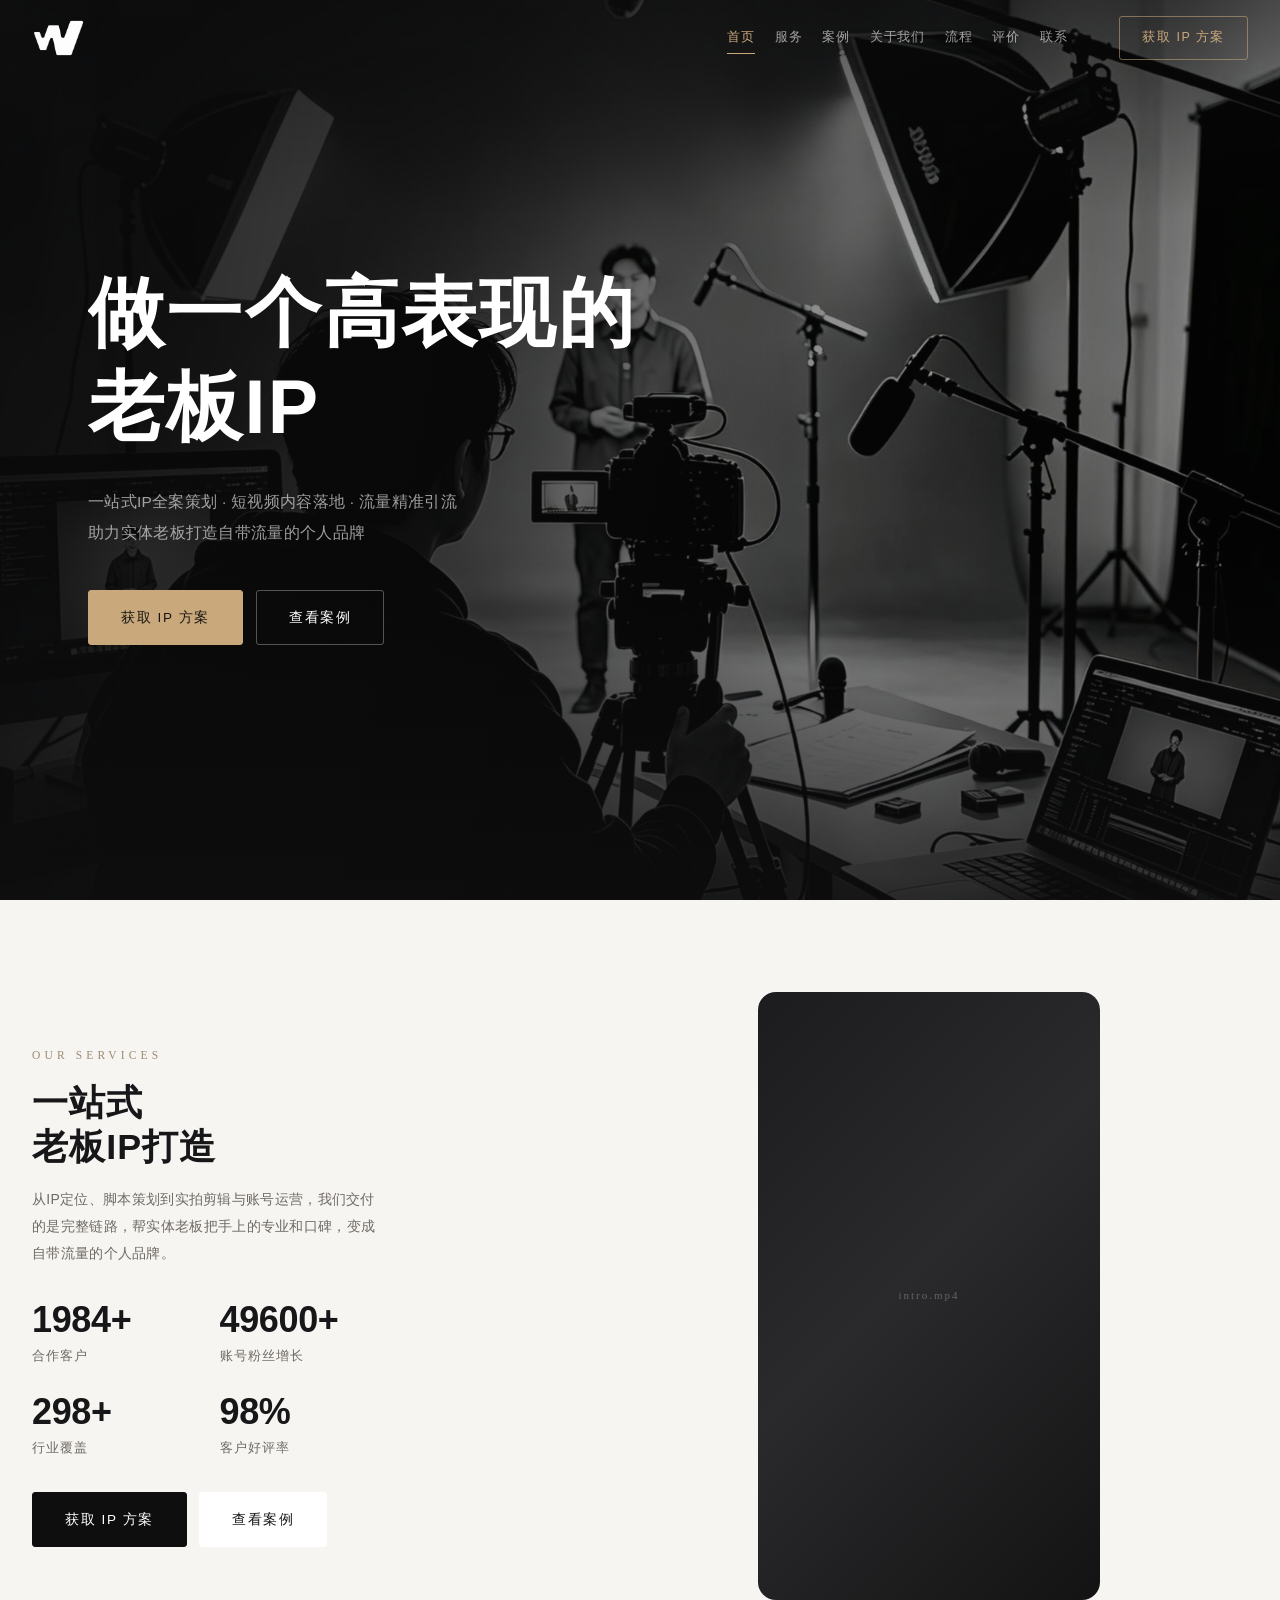
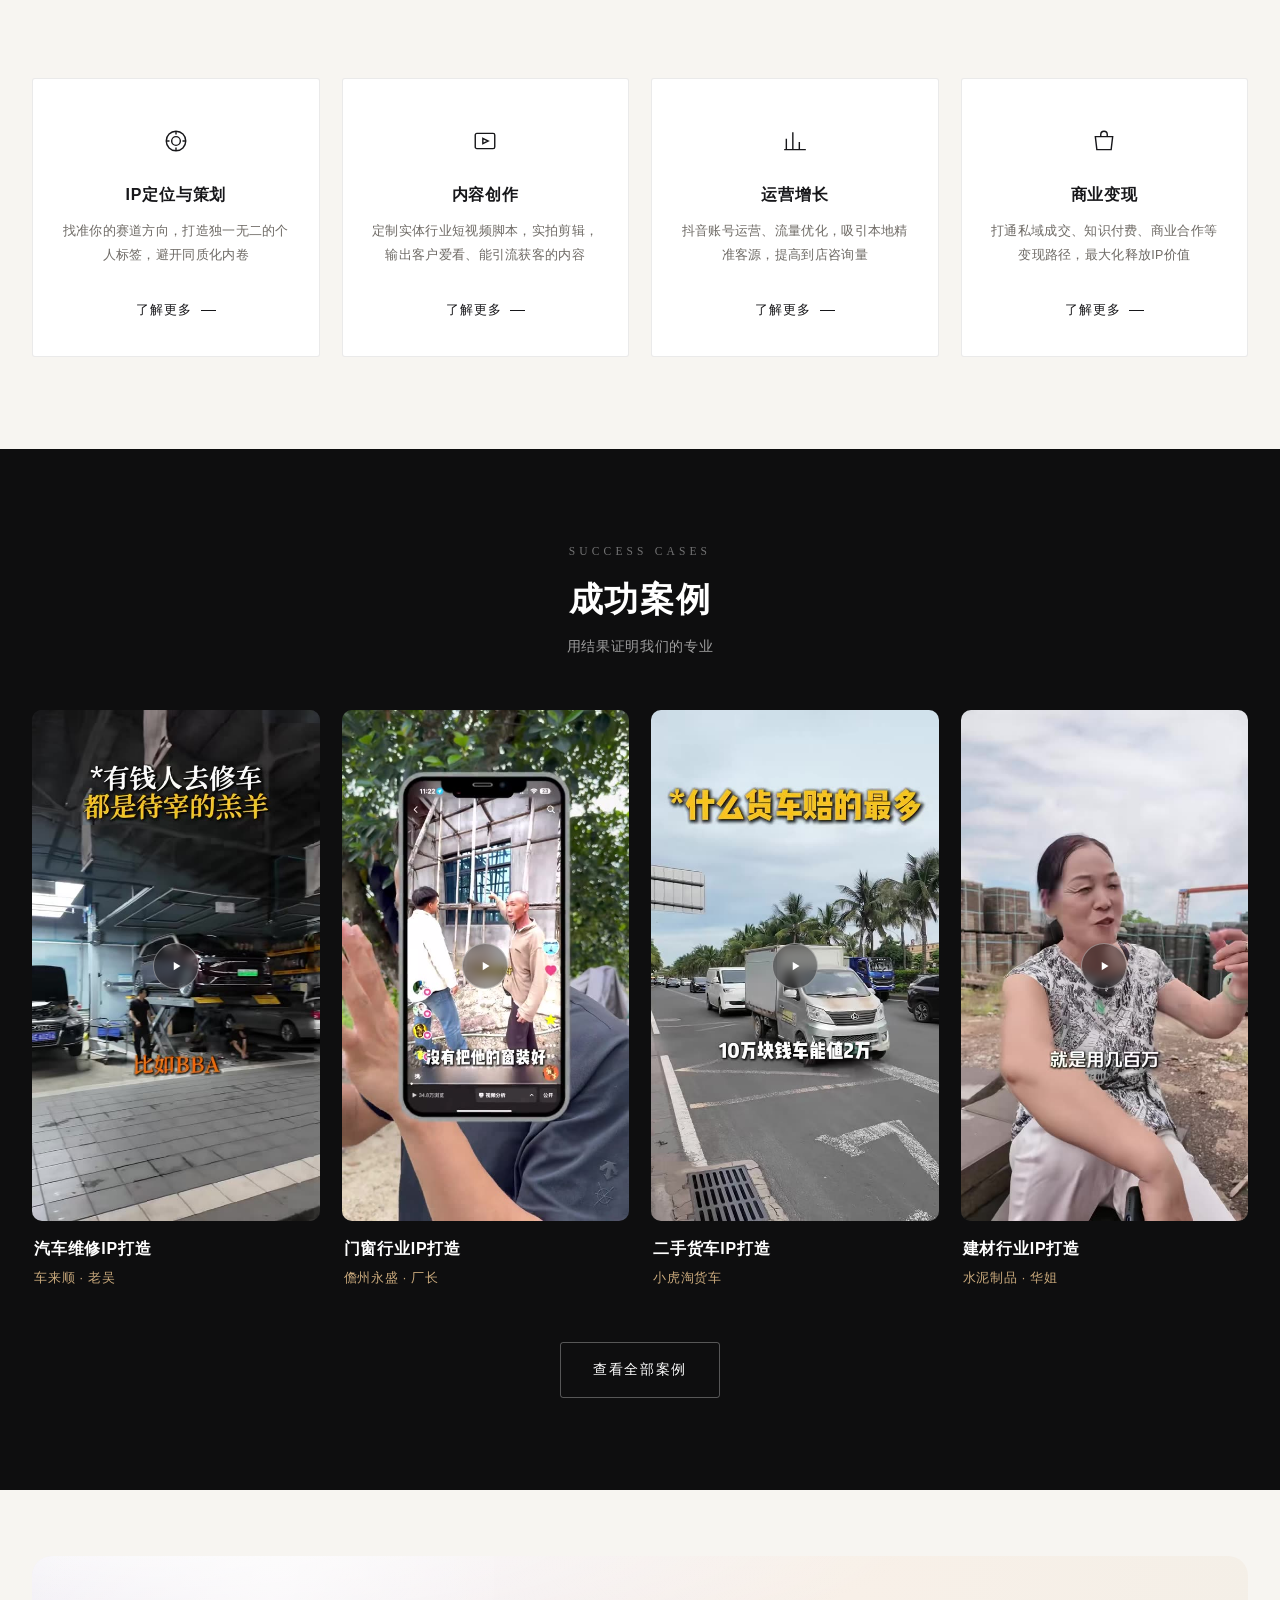
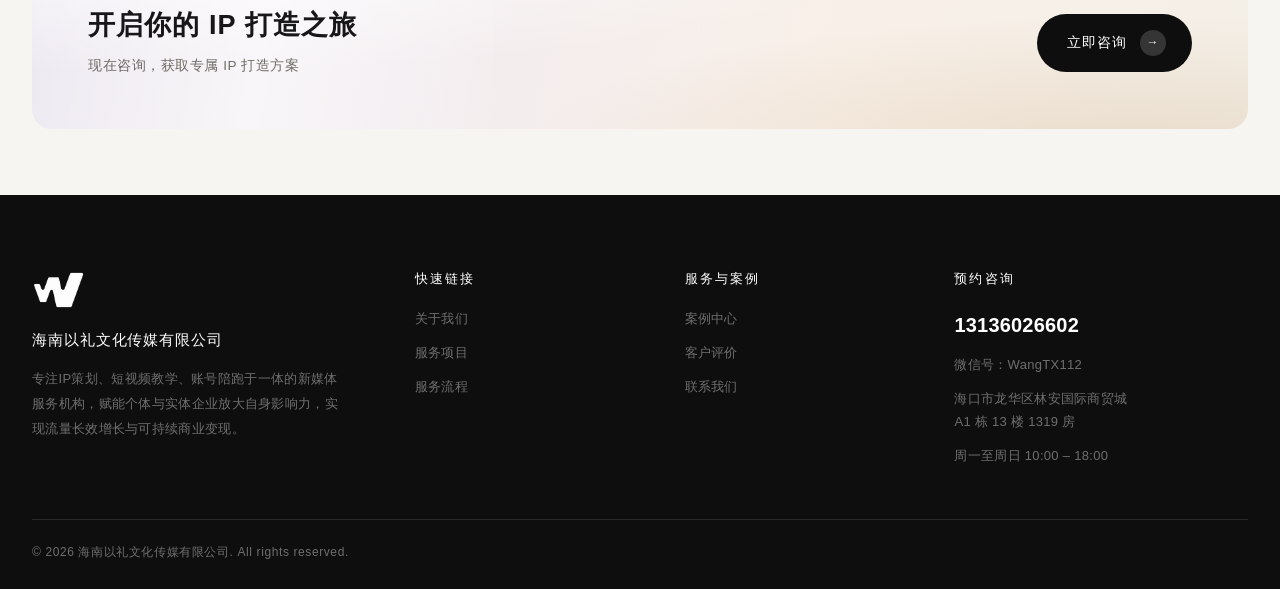
==== index.html @ f3bdbd37 "Publish responsive website with working videos and contact form" ====
<!DOCTYPE html>
<html lang="zh-CN">
<head>
<meta charset="UTF-8">
<meta name="viewport" content="width=device-width,initial-scale=1,viewport-fit=cover">
<title>做一个高表现的老板IP | 海南以礼文化传媒有限公司</title>
<meta name="description" content="海南以礼文化传媒有限公司：专注实体商家落地的短视频实战服务商，主打短视频代运营、老板IP打造、企业短视频实战培训，帮本地企业与实体店把短视频做成稳定获客渠道。">
<link rel="icon" href="assets/images/favicon.png" type="image/png">
<link rel="stylesheet" href="assets/css/base.css">
<link rel="stylesheet" href="assets/css/layout.css">
<link rel="stylesheet" href="assets/css/components.css">
<link rel="stylesheet" href="assets/css/pages.css">
<link rel="stylesheet" href="assets/css/responsive.css">
<link rel="stylesheet" href="assets/css/motion.css">
</head>
<body data-page="home">
<div id="site-header"></div>
<script src="assets/js/layout.js"></script>

<!-- ========== Hero：全屏照片轮播 ========== -->
<section class="hero">
  <div class="hero-slides">
    <div class="hero-slide media is-on" data-ph="hero-1.jpg">
      <img src="assets/images/hero-1.jpg" alt="拍摄现场：摄影师与被拍摄者">
    </div>
    <div class="hero-slide media" data-ph="hero-2.jpg">
      <img src="assets/images/hero-2.jpg" alt="演播棚灯光与机位布置">
    </div>
    <div class="hero-slide media" data-ph="hero-3.jpg">
      <img src="assets/images/hero-3.jpg" alt="内容策划会议现场">
    </div>
  </div>

  <div class="hero-in">
    <div class="wrap">
      <h1 class="rv"><em>做一个高表现的</em><em>老板IP</em></h1>
      <p class="hero-sub rv" data-d="140">一站式IP全案策划 · 短视频内容落地 · 流量精准引流<br>助力实体老板打造自带流量的个人品牌</p>
      <div class="hero-btns rv" data-d="260">
        <a class="btn btn-gold" href="contact.html">获取 IP 方案</a>
        <a class="btn btn-ghost" href="cases.html">查看案例</a>
      </div>
    </div>
  </div>

  <!-- 左右切换：悬停时出现（触屏设备常显），贴在首屏左右两边 -->
  <button class="hero-arrow hero-prev" type="button" aria-label="上一张">
    <svg viewBox="0 0 24 24"><path d="M15 5l-7 7 7 7"/></svg>
  </button>
  <button class="hero-arrow hero-next" type="button" aria-label="下一张">
    <svg viewBox="0 0 24 24"><path d="M9 5l7 7-7 7"/></svg>
  </button>
</section>

<!-- ========== 导语 + 数据 + 实拍（左文右图） ========== -->
<section class="sec light">
  <div class="wrap">
    <div class="intro-split">
      <div class="intro-tx rv">
        <p class="eyebrow">Our Services</p>
        <h2>一站式<br>老板IP打造</h2>
        <p class="intro-sub">从IP定位、脚本策划到实拍剪辑与账号运营，我们交付的是完整链路，帮实体老板把手上的专业和口碑，变成自带流量的个人品牌。</p>

        <div class="intro-stats">
          <div><b><span data-count="2000" data-suffix="+">2000+</span></b><span>合作客户</span></div>
          <div><b><span data-count="50000" data-suffix="+">50000+</span></b><span>账号粉丝增长</span></div>
          <div><b><span data-count="300" data-suffix="+">300+</span></b><span>行业覆盖</span></div>
          <div><b><span data-count="99" data-suffix="%">99%</span></b><span>客户好评率</span></div>
        </div>

        <div class="intro-btns">
          <a class="btn btn-dark" href="contact.html">获取 IP 方案</a>
          <a class="btn btn-white" href="cases.html">查看案例</a>
        </div>
      </div>

      <div class="intro-video rv" data-d="140">
        <div class="media" data-ph="intro.mp4">
          <video src="assets/videos/intro.mp4" poster="assets/images/intro-poster.jpg"
                 controls playsinline preload="metadata"
                 aria-label="老板解说短片"></video>
        </div>
      </div>
    </div>

    <!-- 四大服务 -->
    <div class="svc-grid mt-xl rv" data-d="120">
      <div class="svc">
        <span class="svc-ic"><svg viewBox="0 0 24 24"><circle cx="12" cy="12" r="9"/><circle cx="12" cy="12" r="4"/><path d="M12 3v3M12 18v3M3 12h3M18 12h3"/></svg></span>
        <h3>IP定位与策划</h3>
        <p>找准你的赛道方向，打造独一无二的个人标签，避开同质化内卷</p>
        <a class="link-more" href="services.html#positioning">了解更多 <i></i></a>
      </div>
      <div class="svc">
        <span class="svc-ic"><svg viewBox="0 0 24 24"><rect x="3" y="5" width="18" height="14" rx="1.5"/><path d="M10 9.5l5 2.5-5 2.5z"/></svg></span>
        <h3>内容创作</h3>
        <p>定制实体行业短视频脚本，实拍剪辑，输出客户爱看、能引流获客的内容</p>
        <a class="link-more" href="services.html#content">了解更多 <i></i></a>
      </div>
      <div class="svc">
        <span class="svc-ic"><svg viewBox="0 0 24 24"><path d="M4 20V10M10 20V4M16 20v-7M22 20H2"/></svg></span>
        <h3>运营增长</h3>
        <p>抖音账号运营、流量优化，吸引本地精准客源，提高到店咨询量</p>
        <a class="link-more" href="services.html#growth">了解更多 <i></i></a>
      </div>
      <div class="svc">
        <span class="svc-ic"><svg viewBox="0 0 24 24"><path d="M4 8h16l-1.4 12H5.4z"/><path d="M9 8V6a3 3 0 0 1 6 0v2"/></svg></span>
        <h3>商业变现</h3>
        <p>打通私域成交、知识付费、商业合作等变现路径，最大化释放IP价值</p>
        <a class="link-more" href="services.html#monetize">了解更多 <i></i></a>
      </div>
    </div>
  </div>
</section>

<!-- ========== 成功案例 ========== -->
<section class="sec dark">
  <div class="wrap">
    <div class="center rv">
      <p class="eyebrow">Success Cases</p>
      <h2 class="sec-title">成功案例</h2>
      <p class="sec-sub">用结果证明我们的专业</p>
    </div>

    <div class="grid g4 mt-l">
      <div class="case case-v zoom rv">
        <a class="case-a" href="contact.html">
          <div class="media vert" data-ph="case-1.mp4">
            <img src="assets/images/case-1-poster.jpg" alt="汽车维修IP打造案例">
            <video src="assets/videos/case-1.mp4" muted loop playsinline preload="none" aria-label="汽车维修IP打造案例视频"></video>
            <span class="case-play" aria-hidden="true"><svg viewBox="0 0 24 24"><path d="M9 6.5l9 5.5-9 5.5z"/></svg></span>
          </div>
          <div class="case-info"><h3>汽车维修IP打造</h3><p>车来顺 · 老吴</p></div>
        </a>
        <button class="vid-sound case-sound" type="button" aria-pressed="false" aria-label="开启声音并播放">
          <svg class="ic-mute" viewBox="0 0 24 24"><path d="M11 5 6 9H3v6h3l5 4V5z"/><path d="M16 9l4 6M20 9l-4 6"/></svg>
          <svg class="ic-loud" viewBox="0 0 24 24"><path d="M11 5 6 9H3v6h3l5 4V5z"/><path d="M15.5 8.5a5 5 0 0 1 0 7M18 6a8.5 8.5 0 0 1 0 12"/></svg>
        </button>
      </div>
      <div class="case case-v zoom rv" data-d="100">
        <a class="case-a" href="contact.html">
          <div class="media vert" data-ph="case-2.mp4">
            <img src="assets/images/case-2-poster.jpg" alt="门窗行业IP打造案例">
            <video src="assets/videos/case-2.mp4" muted loop playsinline preload="none" aria-label="门窗行业IP打造案例视频"></video>
            <span class="case-play" aria-hidden="true"><svg viewBox="0 0 24 24"><path d="M9 6.5l9 5.5-9 5.5z"/></svg></span>
          </div>
          <div class="case-info"><h3>门窗行业IP打造</h3><p>儋州永盛 · 厂长</p></div>
        </a>
        <button class="vid-sound case-sound" type="button" aria-pressed="false" aria-label="开启声音并播放">
          <svg class="ic-mute" viewBox="0 0 24 24"><path d="M11 5 6 9H3v6h3l5 4V5z"/><path d="M16 9l4 6M20 9l-4 6"/></svg>
          <svg class="ic-loud" viewBox="0 0 24 24"><path d="M11 5 6 9H3v6h3l5 4V5z"/><path d="M15.5 8.5a5 5 0 0 1 0 7M18 6a8.5 8.5 0 0 1 0 12"/></svg>
        </button>
      </div>
      <div class="case case-v zoom rv" data-d="200">
        <a class="case-a" href="contact.html">
          <div class="media vert" data-ph="case-3.mp4">
            <img src="assets/images/case-3-poster.jpg" alt="二手货车IP打造案例">
            <video src="assets/videos/case-3.mp4" muted loop playsinline preload="none" aria-label="二手货车IP打造案例视频"></video>
            <span class="case-play" aria-hidden="true"><svg viewBox="0 0 24 24"><path d="M9 6.5l9 5.5-9 5.5z"/></svg></span>
          </div>
          <div class="case-info"><h3>二手货车IP打造</h3><p>小虎淘货车</p></div>
        </a>
        <button class="vid-sound case-sound" type="button" aria-pressed="false" aria-label="开启声音并播放">
          <svg class="ic-mute" viewBox="0 0 24 24"><path d="M11 5 6 9H3v6h3l5 4V5z"/><path d="M16 9l4 6M20 9l-4 6"/></svg>
          <svg class="ic-loud" viewBox="0 0 24 24"><path d="M11 5 6 9H3v6h3l5 4V5z"/><path d="M15.5 8.5a5 5 0 0 1 0 7M18 6a8.5 8.5 0 0 1 0 12"/></svg>
        </button>
      </div>
      <div class="case case-v zoom rv" data-d="300">
        <a class="case-a" href="contact.html">
          <div class="media vert" data-ph="case-4.mp4">
            <img src="assets/images/case-4-poster.jpg" alt="建材行业IP打造案例">
            <video src="assets/videos/case-4.mp4" muted loop playsinline preload="none" aria-label="建材行业IP打造案例视频"></video>
            <span class="case-play" aria-hidden="true"><svg viewBox="0 0 24 24"><path d="M9 6.5l9 5.5-9 5.5z"/></svg></span>
          </div>
          <div class="case-info"><h3>建材行业IP打造</h3><p>水泥制品 · 华姐</p></div>
        </a>
        <button class="vid-sound case-sound" type="button" aria-pressed="false" aria-label="开启声音并播放">
          <svg class="ic-mute" viewBox="0 0 24 24"><path d="M11 5 6 9H3v6h3l5 4V5z"/><path d="M16 9l4 6M20 9l-4 6"/></svg>
          <svg class="ic-loud" viewBox="0 0 24 24"><path d="M11 5 6 9H3v6h3l5 4V5z"/><path d="M15.5 8.5a5 5 0 0 1 0 7M18 6a8.5 8.5 0 0 1 0 12"/></svg>
        </button>
      </div>
    </div>

    <div class="center mt-l rv">
      <a class="btn btn-ghost" href="cases.html">查看全部案例</a>
    </div>
  </div>
</section>

<!-- ========== CTA ========== -->
<section class="sec-sm light">
  <div class="wrap">
    <div class="cta-card rv">
      <div>
        <h2>开启你的 IP 打造之旅</h2>
        <p>现在咨询，获取专属 IP 打造方案</p>
      </div>
      <a class="btn-pill" href="contact.html">立即咨询 <i>→</i></a>
    </div>
  </div>
</section>

<div id="site-footer"></div>
<script src="assets/js/main.js"></script>
</body>
</html>
---- assets/css/base.css ----
/* ============ 海南以礼文化传媒有限公司 · 设计令牌与基础样式 ============ */
:root{
  --ink:#0E0E0F;          /* 主深色背景 */
  --ink-2:#141415;        /* 深色卡片 */
  --ink-3:#232325;        /* 深色描边 */
  --cream:#F7F5F1;        /* 浅色区块背景（暖白） */
  --cream-2:#EAE5DD;      /* 浅色描边/装饰 */
  --gold:#C9A97C;         /* 金色主强调 */
  --gold-d:#B08D5B;       /* 金色深 */
  --eyebrow:#9B8A72;      /* 小标英文（浅底） */
  --tx-dark:#17171A;
  --tx-mid:#6E6A65;
  --tx-light:#FFFFFF;
  --tx-dim:rgba(255,255,255,.60);
  --tx-dim-2:rgba(255,255,255,.40);
  --line-d:rgba(255,255,255,.11);
  --line-l:rgba(23,23,26,.09);

  --f-sans:-apple-system,BlinkMacSystemFont,"PingFang SC","Hiragino Sans GB","Microsoft YaHei","Helvetica Neue",Arial,sans-serif;
  --f-en:"Optima","Didot","Cormorant Garamond",Georgia,"Times New Roman",serif;
  --f-num:-apple-system,BlinkMacSystemFont,"Helvetica Neue",Arial,"PingFang SC",sans-serif;
  --f-serif:"Songti SC","Source Han Serif SC","Noto Serif SC","STSong",Georgia,serif;

  --wrap:1280px;
  --pad:40px;
  --r:3px;
  --ease:cubic-bezier(.22,.61,.36,1);
}

*,*::before,*::after{box-sizing:border-box}
html{-webkit-text-size-adjust:100%;scroll-behavior:smooth}
body{
  margin:0;font-family:var(--f-sans);background:var(--cream);color:var(--tx-dark);
  font-size:15px;line-height:1.75;letter-spacing:.02em;
  -webkit-font-smoothing:antialiased;-moz-osx-font-smoothing:grayscale;
}
img{max-width:100%;display:block;border:0}
a{color:inherit;text-decoration:none;transition:color .3s var(--ease),opacity .3s var(--ease)}
ul,ol{margin:0;padding:0;list-style:none}
h1,h2,h3,h4,h5{margin:0;font-weight:600;line-height:1.3;letter-spacing:.01em}
p{margin:0}
button,input,textarea,select{font:inherit;color:inherit}
::selection{background:var(--gold);color:#fff}

/* ---------- 布局工具 ---------- */
.wrap{
  width:100%;max-width:var(--wrap);margin:0 auto;
  padding-left:max(var(--pad),env(safe-area-inset-left,0px));
  padding-right:max(var(--pad),env(safe-area-inset-right,0px));
}
.wrap-n{max-width:1000px}
.sec{padding:92px 0}
.sec-sm{padding:66px 0}
.sec.first{padding-top:150px}   /* 无 Banner 的浅色页，避让固定页头 */
.dark{background:var(--ink);color:var(--tx-light)}
.dark p{color:var(--tx-dim)}
.light{background:var(--cream);color:var(--tx-dark)}
.white{background:#fff}
.center{text-align:center}
.grid{display:grid;gap:22px}
.g2{grid-template-columns:repeat(2,1fr)}
.g3{grid-template-columns:repeat(3,1fr)}
.g4{grid-template-columns:repeat(4,1fr)}
.mt-s{margin-top:16px}.mt-m{margin-top:32px}.mt-l{margin-top:52px}.mt-xl{margin-top:78px}

/* ---------- 标题组 ---------- */
.eyebrow{
  font-family:var(--f-en);font-size:11.5px;letter-spacing:.36em;text-transform:uppercase;
  color:var(--eyebrow);margin-bottom:16px;font-weight:500;
}
.dark .eyebrow{color:rgba(255,255,255,.42)}
.sec-title{font-size:34px;letter-spacing:.05em;font-weight:600}
.sec-sub{margin-top:13px;font-size:13.5px;color:var(--tx-mid);letter-spacing:.05em}
.dark .sec-sub{color:var(--tx-dim)}
.rule{display:block;width:32px;height:1px;background:var(--gold);margin:20px auto 0}
.rule.left{margin-left:0}

/* ---------- 按钮 ---------- */
.btn{
  display:inline-flex;align-items:center;justify-content:center;gap:10px;
  padding:15px 32px;font-size:13.5px;letter-spacing:.12em;border:1px solid transparent;
  border-radius:var(--r);cursor:pointer;transition:all .35s var(--ease);white-space:nowrap;
}
.btn-gold{background:var(--gold);color:#1A1512;border-color:var(--gold)}
.btn-gold:hover{background:var(--gold-d);border-color:var(--gold-d);color:#fff}
.btn-ghost{border-color:rgba(255,255,255,.30);color:var(--tx-light);background:transparent}
.btn-ghost:hover{border-color:var(--gold);color:var(--gold)}
.btn-dark{background:var(--ink);color:#fff;border-color:var(--ink)}
.btn-dark:hover{background:var(--gold);border-color:var(--gold);color:#1A1512}
.btn-line{border-color:rgba(23,23,26,.28);color:var(--tx-dark)}
.btn-line:hover{background:var(--tx-dark);color:#fff;border-color:var(--tx-dark)}
.btn-white{background:#fff;color:var(--tx-dark);border-color:#fff}
.btn-white:hover{background:var(--tx-dark);color:#fff;border-color:var(--tx-dark)}
.btn-block{width:100%}
.link-more{
  display:inline-flex;align-items:center;gap:8px;font-size:12.5px;letter-spacing:.09em;color:var(--tx-dark);
}
.link-more i{width:15px;height:1px;background:currentColor;transition:width .3s var(--ease)}
.link-more:hover{color:var(--gold)}
.link-more:hover i{width:25px}
.dark .link-more{color:var(--tx-dim)}

/* ---------- 图片占位（素材未上传时优雅降级） ---------- */
.media{
  display:block;position:relative;overflow:hidden;background:
    linear-gradient(135deg,#1C1C1E 0%,#2A2A2C 46%,#131314 100%);
}
.media::after{
  content:attr(data-ph);position:absolute;inset:0;z-index:0;
  display:flex;align-items:center;justify-content:center;text-align:center;padding:12px;
  font-family:var(--f-en);font-size:11px;letter-spacing:.18em;color:rgba(255,255,255,.28);
}
.media>img,.media>video{
  position:absolute;inset:0;z-index:1;width:100%;height:100%;
  object-fit:cover;transition:transform 1.1s var(--ease);
}
.media.tall{aspect-ratio:3/4}
.media.sq{aspect-ratio:1/1}
.media.wide{aspect-ratio:16/9}
.media.port{aspect-ratio:4/5}
.media.land{aspect-ratio:3/2}
.zoom:hover .media>img{transform:scale(1.05)}

/* ---------- 入场动画 ---------- */
.rv{opacity:0;transform:translateY(24px);transition:opacity .9s var(--ease),transform .9s var(--ease)}
.rv.in{opacity:1;transform:none}
@media (prefers-reduced-motion:reduce){
  .rv{opacity:1;transform:none;transition:none}
  html{scroll-behavior:auto}
}
---- assets/css/layout.css ----
/* ============ 页头 / 导航 ============ */
.hdr{
  position:fixed;top:0;left:0;right:0;z-index:120;
  transition:background .4s var(--ease),border-color .4s var(--ease);
  border-bottom:1px solid transparent;
  padding:calc(16px + env(safe-area-inset-top,0px)) 0 16px;
}
.hdr-in{display:flex;align-items:center;gap:28px}
.hdr.solid{background:rgba(14,14,15,.93);backdrop-filter:saturate(160%) blur(14px);border-bottom-color:var(--line-d)}
.hdr.on-light{background:rgba(255,255,255,.95);backdrop-filter:saturate(160%) blur(14px);border-bottom-color:var(--line-l)}

.logo{display:flex;align-items:center;color:var(--tx-light);margin-right:auto}
.on-light .logo{color:var(--tx-dark)}
.logo-mk{
  display:block;height:38px;flex:none;
}
.logo-mk img{display:block;height:100%;width:auto}
.logo-mk .lg-d{display:none}
.on-light .logo-mk .lg-l{display:none}
.on-light .logo-mk .lg-d{display:block}

.nav{display:flex;align-items:center;gap:26px;margin-right:32px}
.nav a{font-size:13px;letter-spacing:.06em;color:var(--tx-dim);position:relative;padding:5px 0}
.on-light .nav a{color:var(--tx-mid)}
.nav a::after{
  content:"";position:absolute;left:0;right:100%;bottom:0;height:1px;background:var(--gold);
  transition:right .35s var(--ease);
}
.nav a:hover,.nav a[aria-current="page"]{color:var(--gold)}
.nav a:hover::after,.nav a[aria-current="page"]::after{right:0}
.hdr-cta{display:flex;align-items:center;gap:12px}
.hdr .btn{padding:10px 22px;font-size:12.5px}
.hdr .btn-ghost{border-color:rgba(201,169,124,.55);color:var(--gold)}
.hdr .btn-ghost:hover{background:var(--gold);border-color:var(--gold);color:#1A1512}
.on-light .btn-ghost{border-color:rgba(23,23,26,.24);color:var(--tx-dark)}
.on-light .btn-ghost:hover{border-color:var(--gold);color:var(--gold)}

/* 汉堡菜单 */
.burger{display:none;width:44px;height:44px;background:none;border:0;cursor:pointer;position:relative}
.burger span{position:absolute;left:9px;right:9px;height:1.5px;background:currentColor;transition:.35s var(--ease)}
.burger span:nth-child(1){top:15px}
.burger span:nth-child(2){top:22px}
.burger span:nth-child(3){top:29px}
body.menu-open .burger span:nth-child(1){transform:translateY(7px) rotate(45deg)}
body.menu-open .burger span:nth-child(2){opacity:0}
body.menu-open .burger span:nth-child(3){transform:translateY(-7px) rotate(-45deg)}
.drawer{
  position:fixed;inset:0;z-index:110;background:var(--ink);
  height:100vh;height:100dvh;overflow-y:auto;overscroll-behavior:contain;
  -webkit-overflow-scrolling:touch;
  padding:calc(96px + env(safe-area-inset-top,0px))
          max(24px,env(safe-area-inset-right,0px))
          calc(40px + env(safe-area-inset-bottom,0px))
          max(24px,env(safe-area-inset-left,0px));
  display:flex;flex-direction:column;gap:6px;
  opacity:0;visibility:hidden;transform:translateY(-12px);transition:.4s var(--ease);
}
body.menu-open .drawer{opacity:1;visibility:visible;transform:none}
body.menu-open{overflow:hidden}
.drawer a{
  font-size:19px;letter-spacing:.1em;color:var(--tx-light);padding:15px 4px;
  border-bottom:1px solid var(--line-d);
}
.drawer a:hover{color:var(--gold)}
.drawer .btn{margin-top:26px}

/* ============ 首页 Hero：全屏照片轮播 ============ */
.hero{position:relative;min-height:100svh;display:flex;align-items:center;background:var(--ink);overflow:hidden}
.hero-slides{position:absolute;inset:0;z-index:0}
.hero-slide{position:absolute;inset:0;opacity:0;transition:opacity 1.25s var(--ease)}
.hero-slide.is-on{opacity:1}
.hero-slides::after{
  content:"";position:absolute;inset:0;z-index:2;pointer-events:none;
  background:
    linear-gradient(180deg,rgba(14,14,15,.42) 0%,rgba(14,14,15,0) 24%,rgba(14,14,15,0) 60%,rgba(14,14,15,.80) 100%),
    linear-gradient(100deg,rgba(11,11,12,.92) 0%,rgba(11,11,12,.78) 34%,rgba(12,12,13,.40) 66%,rgba(12,12,13,.20) 100%);
}
.hero-in{position:relative;z-index:4;width:100%;padding:146px 0 132px}
.hero h1{
  font-size:clamp(40px,5.9vw,84px);line-height:1.17;letter-spacing:.03em;color:#fff;font-weight:600;
}
.hero h1 em{display:block;font-style:normal}
.hero-sub{margin-top:28px;font-size:15.5px;line-height:2;color:var(--tx-dim);max-width:30em}
.hero-btns{display:flex;flex-wrap:wrap;gap:13px;margin-top:42px}

/* 左右切换箭头：贴在首屏左右两边，悬停浮现，触屏设备常显 */
.hero-arrow{
  position:absolute;top:50%;z-index:6;transform:translateY(-50%);
  width:46px;height:46px;padding:0;cursor:pointer;color:#fff;
  display:flex;align-items:center;justify-content:center;
  border:1px solid rgba(255,255,255,.44);border-radius:4px;
  background:rgba(14,14,15,.26);backdrop-filter:blur(6px);
  opacity:0;visibility:hidden;
  transition:opacity .35s var(--ease),visibility .35s var(--ease),
             background .3s var(--ease),border-color .3s var(--ease),color .3s var(--ease);
}
.hero-prev{left:24px}
.hero-next{right:24px}
.hero:hover .hero-arrow,.hero-arrow:focus-visible{opacity:1;visibility:visible}
.hero-arrow:hover{background:var(--gold);border-color:var(--gold);color:#1A1512}
.hero-arrow svg{width:18px;height:18px;stroke:currentColor;fill:none;stroke-width:1.6;stroke-linecap:round;stroke-linejoin:round}
@media (hover:none){
  .hero-arrow{opacity:1;visibility:visible}
}
/* 窗口不够宽时，首屏文字让出左右边距，避免被箭头压住 */
@media (max-width:1400px){
  .hero-in .wrap{
    padding-left:max(88px,env(safe-area-inset-left,0px));
    padding-right:max(88px,env(safe-area-inset-right,0px));
  }
}

/* ============ 数据条（独立深色横带） ============ */
.stats{background:var(--ink);color:var(--tx-light)}
.stats-in{display:grid;grid-template-columns:repeat(4,1fr)}
.stat{padding:40px 8px 44px;position:relative;text-align:center}
.stat+.stat::before{content:"";position:absolute;left:0;top:30px;bottom:30px;width:1px;background:var(--line-d)}
.stat>b{display:block;font-family:var(--f-num);font-size:34px;font-weight:700;letter-spacing:-.005em;color:#fff;line-height:1}
.stat>span{display:block;margin-top:13px;font-size:12.5px;letter-spacing:.12em;color:var(--tx-dim-2)}
.light .stat>b{color:var(--tx-dark)}
.light .stat>span{color:var(--tx-mid)}
.light .stat+.stat::before{background:var(--line-l)}

/* ============ 内页 Banner ============ */
.phero{position:relative;background:var(--ink);padding:186px 0 76px;overflow:hidden}
.phero .media{position:absolute;inset:0;opacity:.32}
.phero::after{
  content:"";position:absolute;inset:0;z-index:2;
  background:linear-gradient(180deg,rgba(10,10,11,.94),rgba(12,12,13,.72));
}
.phero-in{position:relative;z-index:3}
.phero h1{font-size:clamp(30px,3.6vw,44px);letter-spacing:.06em;color:#fff}
.phero p{margin-top:13px;font-size:13.5px;letter-spacing:.09em;color:var(--tx-dim)}
.crumb{font-family:var(--f-en);font-size:11px;letter-spacing:.2em;color:var(--tx-dim-2);margin-bottom:18px}
.crumb a:hover{color:var(--gold)}
.crumb i{margin:0 9px;font-style:normal;opacity:.5}

/* ============ 通栏 CTA（浅色渐变圆角卡） ============ */
.cta-card{
  position:relative;overflow:hidden;border-radius:20px;
  padding:52px 56px;display:flex;align-items:center;justify-content:space-between;gap:36px;
  background:linear-gradient(100deg,#ECE8F1 0%,#F2ECEF 32%,#F8F0E8 66%,#F4EFE7 100%);
}
.cta-card::before{
  content:"";position:absolute;inset:0;z-index:0;
  background:
    radial-gradient(120% 150% at 10% -10%,rgba(255,255,255,.78) 0%,rgba(255,255,255,0) 52%),
    radial-gradient(85% 130% at 90% 110%,rgba(201,169,124,.26) 0%,rgba(201,169,124,0) 58%);
}
.cta-card>*{position:relative;z-index:1}
.cta-card h2{font-size:27px;letter-spacing:.04em;color:var(--tx-dark);font-weight:600}
.cta-card p{margin-top:11px;font-size:13.5px;letter-spacing:.04em;color:var(--tx-mid)}

.btn-pill{
  display:inline-flex;align-items:center;gap:13px;flex:none;
  padding:16px 26px 16px 30px;border-radius:999px;background:var(--ink);color:#fff;
  font-size:13.5px;letter-spacing:.08em;white-space:nowrap;transition:.35s var(--ease);
}
.btn-pill i{
  width:26px;height:26px;border-radius:50%;background:rgba(255,255,255,.16);flex:none;
  display:flex;align-items:center;justify-content:center;font-style:normal;font-size:12px;
  transition:.35s var(--ease);
}
.btn-pill:hover{background:var(--gold);color:#1A1512}
.btn-pill:hover i{background:rgba(26,21,18,.18);transform:translateX(3px)}
---- assets/css/components.css ----
/* ============ 首页导语区（左文右图，横向可滑） ============ */
.intro-split{display:grid;grid-template-columns:.9fr 1.1fr;gap:56px;align-items:center}
.intro-tx h2{font-size:clamp(28px,2.8vw,40px);line-height:1.24;letter-spacing:.03em}
.intro-sub{margin-top:16px;font-size:14px;line-height:1.95;color:var(--tx-mid);max-width:25em}
.intro-stats{
  display:grid;grid-template-columns:repeat(2,1fr);gap:26px 30px;
  margin:34px 0 32px;max-width:23em;
}
.intro-stats>div>b{display:block;font-family:var(--f-num);font-size:36px;font-weight:700;letter-spacing:-.01em;line-height:1;color:var(--tx-dark)}
.intro-stats>div>span{display:block;margin-top:8px;font-size:12.5px;letter-spacing:.09em;color:var(--tx-mid)}
.intro-btns{display:flex;flex-wrap:wrap;gap:12px}

/* 右侧视频：竖版短视频，限宽居中 */
.intro-video{position:relative;width:100%;max-width:342px;margin:0 auto}
.intro-video .media{aspect-ratio:9/16;border-radius:18px}
.vid-sound{
  position:absolute;right:14px;bottom:14px;z-index:3;
  width:40px;height:40px;padding:0;cursor:pointer;color:#fff;
  display:flex;align-items:center;justify-content:center;
  border:1px solid rgba(255,255,255,.42);border-radius:50%;
  background:rgba(14,14,15,.34);backdrop-filter:blur(6px);
  transition:background .3s var(--ease),border-color .3s var(--ease),color .3s var(--ease);
}
.vid-sound:hover{background:var(--gold);border-color:var(--gold);color:#1A1512}
.vid-sound svg{width:17px;height:17px;stroke:currentColor;fill:none;stroke-width:1.5;stroke-linecap:round;stroke-linejoin:round}
.vid-sound .ic-loud{display:none}
.vid-sound[aria-pressed="true"] .ic-mute{display:none}
.vid-sound[aria-pressed="true"] .ic-loud{display:block}

/* ============ 服务卡片（4 张独立白卡，居中内容） ============ */
.svc-grid{display:grid;grid-template-columns:repeat(4,1fr);gap:22px}
.svc{
  background:#fff;border:1px solid var(--line-l);border-radius:var(--r);
  padding:40px 26px 34px;text-align:center;transition:transform .4s var(--ease),box-shadow .4s var(--ease);
}
.svc:hover{transform:translateY(-6px);box-shadow:0 20px 44px rgba(23,20,16,.09)}
.svc-ic{
  width:44px;height:44px;margin:0 auto 22px;display:flex;align-items:center;justify-content:center;
  color:var(--tx-dark);
}
.svc-ic svg{width:26px;height:26px;stroke:currentColor;fill:none;stroke-width:1.3}
.svc h3{font-size:16px;letter-spacing:.05em}
.svc p{margin-top:13px;font-size:12.5px;line-height:1.95;color:var(--tx-mid);min-height:4.9em}
.svc .link-more{margin-top:20px}

/* ============ 案例卡片（图上 + 文字在下） ============ */
.case{display:block;overflow:hidden;border-radius:var(--r)}
.case .media{aspect-ratio:3/2}
.case-info{padding:18px 2px 0}

/* 竖版案例卡：悬停静音播放预览片段 */
.case-v .media.vert{aspect-ratio:9/16;border-radius:10px}
.case-v .media>video{z-index:2;opacity:0;transition:opacity .45s var(--ease)}
.case-v:hover .media>video,.case-v.is-playing .media>video{opacity:1}
.case-play{
  position:absolute;inset:0;z-index:3;display:flex;align-items:center;justify-content:center;
  transition:opacity .35s var(--ease);pointer-events:none;
}
.case-play svg{
  width:46px;height:46px;padding:13px;box-sizing:border-box;border-radius:50%;
  fill:#fff;stroke:none;background:rgba(14,14,15,.42);backdrop-filter:blur(4px);
  border:1px solid rgba(255,255,255,.38);transition:.35s var(--ease);
}
.case-v:hover .case-play,.case-v.is-playing .case-play{opacity:0}
/* 声音按钮不能嵌在 <a> 里，卡片改为 div 容器 + 内层整块链接 */
.case-v{position:relative}
.case-a{display:block;color:inherit}
.case-sound{
  top:12px;right:12px;bottom:auto;width:34px;height:34px;z-index:4;opacity:0;
  transition:opacity .3s var(--ease),background .3s var(--ease),border-color .3s var(--ease),color .3s var(--ease);
}
.case-sound svg{width:15px;height:15px}
.case-v:hover .case-sound,.case-sound:focus-visible,.case-sound[aria-pressed="true"]{opacity:1}
/* 触屏没有 hover，按钮常显 */
@media (hover:none){.case-sound{opacity:1}}
.case-info h3{font-size:16px;letter-spacing:.05em;color:#fff}
.case-info p{margin-top:8px;font-size:12.5px;letter-spacing:.06em;color:var(--gold)}
.case-num{display:block;margin-top:7px;font-size:12px;letter-spacing:.03em;color:var(--tx-dim-2)}
/* 账号主页截图卡：按截图原始比例展示，不裁切 */
.case .media.shot{aspect-ratio:1206/1250;background:#EFECE6}
/* 浅色区块内变为白卡 */
.light .case,.white .case{background:#fff;border:1px solid var(--line-l);transition:transform .4s var(--ease),box-shadow .4s var(--ease)}
.light .case:hover,.white .case:hover{transform:translateY(-6px);box-shadow:0 20px 44px rgba(23,20,16,.09)}
.light .case-info,.white .case-info{padding:18px 20px 22px}
.light .case-info h3,.white .case-info h3{color:var(--tx-dark)}
.light .case-num,.white .case-num{color:var(--tx-mid)}

/* 筛选标签 */
.filters{display:flex;flex-wrap:wrap;justify-content:center;gap:10px;margin:0 0 44px}
.filter{
  padding:9px 24px;font-size:12.5px;letter-spacing:.09em;border:1px solid var(--line-l);
  background:transparent;cursor:pointer;transition:.3s var(--ease);color:var(--tx-mid);border-radius:var(--r);
}
.filter:hover{border-color:var(--gold);color:var(--gold)}
.filter.on{background:var(--ink);border-color:var(--ink);color:#fff}
.case-item.hide{display:none}

/* ============ 关于我们 ============ */
.about-split{display:grid;grid-template-columns:1.05fr .95fr;gap:66px;align-items:start}

/* 小标后缀短线 */
.eyebrow-l{display:flex;align-items:center;gap:14px}
.eyebrow-l::after{content:"";flex:none;width:30px;height:1px;background:var(--gold)}

.about-tx h2{font-size:clamp(26px,2.5vw,36px);letter-spacing:.06em;font-family:var(--f-serif);font-weight:600;line-height:1.3}
.about-tx .lead{margin-top:20px;font-size:15px;color:var(--tx-dark);letter-spacing:.04em;line-height:1.95}
.about-tx p+p{margin-top:17px}
.about-tx .body{font-size:13.5px;line-height:2.05;color:var(--tx-mid)}

/* 四条卖点：圆形金色图标 + 竖分隔线 */
.about-feat{display:grid;grid-template-columns:repeat(4,1fr);gap:0;margin-top:38px}
.about-feat>div{display:flex;align-items:center;gap:10px;padding:0 12px}
.about-feat>div:first-child{padding-left:0}
.about-feat>div+div{border-left:1px solid var(--line-l)}
.feat-ic{
  width:34px;height:34px;flex:none;border-radius:50%;
  border:1px solid rgba(201,169,124,.5);background:rgba(201,169,124,.10);
  display:flex;align-items:center;justify-content:center;color:var(--gold-d);
}
.feat-ic svg{width:17px;height:17px;stroke:currentColor;fill:none;stroke-width:1.4;stroke-linecap:round;stroke-linejoin:round}
.about-feat b{display:block;font-size:13px;letter-spacing:.02em;color:var(--tx-dark);font-weight:600;white-space:nowrap}
.about-feat i{display:block;margin-top:3px;font-style:normal;font-size:11px;letter-spacing:0;color:var(--tx-mid);white-space:nowrap}

/* 右侧视频卡：金色描边 + 播放按钮 + 底部说明条 */
.about-media{position:relative;border-radius:16px;overflow:hidden;border:1px solid rgba(201,169,124,.55)}
.about-media .media{aspect-ratio:4/3}
.about-media>video{position:absolute;inset:0;z-index:2;width:100%;height:100%;object-fit:cover;opacity:0;transition:opacity .4s var(--ease)}
.about-media.on>video{opacity:1}
.av-play{
  position:absolute;left:50%;top:44%;z-index:4;transform:translate(-50%,-50%);
  width:64px;height:64px;padding:0;cursor:pointer;border-radius:50%;
  border:1px solid rgba(255,255,255,.7);background:rgba(255,255,255,.22);backdrop-filter:blur(4px);
  display:flex;align-items:center;justify-content:center;color:#fff;transition:.35s var(--ease);
}
.av-play svg{width:22px;height:22px;fill:currentColor;stroke:none;margin-left:3px}
.av-play:hover{background:var(--gold);border-color:var(--gold);color:#1A1512;transform:translate(-50%,-50%) scale(1.06)}
.about-media.on .av-play{opacity:0;visibility:hidden}
.av-cap{
  position:absolute;left:0;right:0;bottom:0;z-index:3;padding:26px 26px 22px;
  background:linear-gradient(180deg,rgba(10,10,11,0),rgba(10,10,11,.86) 46%,rgba(10,10,11,.94));
}
.av-cap h4{font-size:16.5px;letter-spacing:.05em;color:#fff;font-weight:600}
.av-cap p{margin-top:8px;font-size:12.5px;line-height:1.85;color:rgba(255,255,255,.66)}
.about-media.on .av-cap{opacity:0;visibility:hidden;transition:.35s var(--ease)}

/* 数据卡：白底圆角 + 两侧麦穗装饰 */
.about-stats-card{
  margin-top:58px;background:#fff;border:1px solid var(--line-l);border-radius:16px;
  display:grid;grid-template-columns:repeat(4,1fr);padding:34px 20px;
}
.asc-item{display:flex;align-items:center;justify-content:center;gap:14px;position:relative}
.asc-item+.asc-item::before{content:"";position:absolute;left:0;top:6px;bottom:6px;width:1px;background:var(--line-l)}
.asc-item>svg{width:18px;height:50px;flex:none;stroke:rgba(201,169,124,.75);fill:none;stroke-width:1.2;stroke-linecap:round}
.asc-item>svg.r{transform:scaleX(-1)}
.asc-tx{text-align:center}
.asc-tx>b{
  display:block;font-family:var(--f-serif);font-size:36px;font-weight:600;line-height:1;
  color:var(--gold-d);letter-spacing:.01em;white-space:nowrap;
}
.asc-tx>b em{font-style:normal;font-size:16px;margin-left:2px}
.asc-tx>span{display:block;margin-top:10px;font-size:12px;letter-spacing:.09em;color:var(--tx-mid);white-space:nowrap}

/* 理念 */
.values{display:grid;grid-template-columns:repeat(4,1fr);gap:36px}
.value h4{font-size:15.5px;letter-spacing:.12em}
.value .rule{margin:15px 0}
.value p{font-size:12.5px;line-height:1.95;color:var(--tx-mid)}
.dark .value h4{color:#fff}
.dark .value p{color:var(--tx-dim)}

/* ============ 服务项目（图文交错） ============ */
.srow{display:grid;grid-template-columns:.92fr 1.08fr;gap:54px;align-items:center}
.srow[id]{scroll-margin-top:calc(96px + env(safe-area-inset-top,0px))}
.srow+.srow{margin-top:82px;padding-top:82px;border-top:1px solid var(--line-l)}
.srow:nth-child(even) .srow-media{order:2}
.srow-num{font-family:var(--f-num);font-size:12px;font-weight:600;letter-spacing:.2em;color:var(--gold);margin-bottom:15px}
.srow h3{font-size:25px;letter-spacing:.05em}
.srow>div>p{margin-top:17px;font-size:13.5px;line-height:2.05;color:var(--tx-mid)}
.slist{margin-top:24px;display:grid;gap:11px}
.slist li{position:relative;padding-left:20px;font-size:13.5px;color:var(--tx-mid)}
.slist li::before{
  content:"";position:absolute;left:0;top:.72em;width:7px;height:7px;
  border:1px solid var(--gold);transform:rotate(45deg);
}

/* ============ 服务流程：七步卡片矩阵 ============ */
.proc-head{display:grid;grid-template-columns:1fr auto;gap:48px;align-items:start;position:relative}
.proc-title{font-family:var(--f-serif);font-size:clamp(30px,3.4vw,44px);letter-spacing:.06em;font-weight:600;line-height:1.25}
.proc-head .sec-sub{margin-top:18px;font-size:14.5px}
.proc-quote{margin:0;display:flex;gap:14px;padding-top:8px;max-width:26em}
.pq-mark{
  font-family:var(--f-en);font-size:34px;line-height:.9;color:var(--gold);flex:none;
}
.proc-quote p{font-size:14px;line-height:2;color:var(--tx-mid);letter-spacing:.03em}
/* 右上角装饰弧线 */
.proc-arc{position:absolute;right:-10px;top:-18px;width:280px;height:90px;pointer-events:none;z-index:0}
.proc-arc svg{width:100%;height:100%;fill:none;stroke:rgba(201,169,124,.5);stroke-width:1}
.proc-arc circle{fill:var(--gold);stroke:none}

.proc-grid{display:grid;grid-template-columns:repeat(4,1fr)}
.pstep{padding:0 26px;border-left:1px solid var(--line-l)}
.pstep:nth-child(4n+1){border-left:0;padding-left:0}
.pstep:nth-child(n+5){margin-top:40px;padding-top:38px;border-top:1px solid var(--line-l)}
.ps-n{
  display:flex;align-items:center;justify-content:center;
  width:46px;height:46px;border-radius:50%;border:1px solid rgba(201,169,124,.55);
  font-family:var(--f-serif);font-size:17px;font-weight:600;color:var(--gold-d);letter-spacing:.02em;
}
.ps-ic{display:block;margin:22px 0 16px;color:var(--gold-d)}
.ps-ic svg{width:23px;height:23px;stroke:currentColor;fill:none;stroke-width:1.3;stroke-linecap:round;stroke-linejoin:round}
.pstep h4{font-size:14.5px;letter-spacing:.03em;color:var(--tx-dark)}
.pstep>p{margin-top:12px;font-size:12px;line-height:2;color:var(--tx-mid)}

/* 底部总结胶囊 */
.proc-sum{display:flex;align-items:center;justify-content:center;gap:18px;margin-top:58px}
.proc-sum>i{
  font-style:normal;width:30px;height:30px;flex:none;border-radius:50%;
  display:flex;align-items:center;justify-content:center;
  color:var(--tx-mid);font-size:15px;border:1px solid var(--line-l);
}
.proc-sum-in{
  display:flex;align-items:center;gap:14px;
  background:#fff;border:1px solid var(--line-l);border-radius:999px;
  padding:18px 40px;box-shadow:0 10px 30px rgba(23,20,16,.05);
}
.proc-sum-in svg{width:22px;height:22px;flex:none;stroke:var(--gold-d);fill:none;stroke-width:1.3;stroke-linecap:round;stroke-linejoin:round}
.proc-sum-in p{font-size:14px;letter-spacing:.06em;color:var(--tx-dark)}
.proc-sum-in em{font-style:normal;color:var(--gold-d);margin:0 6px;font-family:var(--f-num)}

/* ============ 服务流程（列表式，FAQ 等仍在用） ============ */
.proc-split{display:grid;grid-template-columns:1.06fr .94fr;gap:62px;align-items:start}
.step{display:grid;grid-template-columns:60px 1fr;gap:20px;padding:25px 0;border-bottom:1px solid var(--line-l);align-items:start}
.step:first-child{padding-top:0}
.step-n{font-family:var(--f-num);font-size:24px;font-weight:700;letter-spacing:-.01em;color:var(--cream-2);line-height:1;transition:color .35s var(--ease)}
.step:hover .step-n{color:var(--gold)}
.step h4{font-size:16px;letter-spacing:.05em}
.step p{margin-top:9px;font-size:12.5px;line-height:1.9;color:var(--tx-mid)}
.dark .step{border-color:var(--line-d)}
.dark .step-n{color:var(--ink-3)}
.dark .step h4{color:#fff}
.dark .step p{color:var(--tx-dim)}

/* ============ 案例详情 ============ */
.cd-top{display:grid;grid-template-columns:300px 1fr;gap:52px;align-items:start}
.cd-meta{margin-top:24px;display:grid;gap:10px;font-size:13px;color:var(--tx-mid)}
.cd-meta div{display:flex;gap:16px}
.cd-meta dt{width:52px;flex:none;color:var(--tx-dark);letter-spacing:.09em}
.cd-meta dd{margin:0}
.cd-stats{display:grid;grid-template-columns:repeat(4,1fr);gap:16px;margin-top:32px;padding:26px 0;border-top:1px solid var(--line-l);border-bottom:1px solid var(--line-l)}
.cd-stats>div>b{display:block;font-family:var(--f-num);font-size:26px;font-weight:700;letter-spacing:-.01em;line-height:1}
.cd-stats>div>span{display:block;margin-top:8px;font-size:12px;letter-spacing:.09em;color:var(--tx-mid)}
.cd-block+.cd-block{margin-top:52px}
.cd-block h3{font-size:18px;letter-spacing:.07em;padding-bottom:14px;border-bottom:1px solid var(--line-l)}
.cd-block>p{margin-top:19px;font-size:13.5px;line-height:2.05;color:var(--tx-mid)}
.vid{position:relative;cursor:pointer}
.vid .media{aspect-ratio:16/10}
.vid-play{position:absolute;inset:0;z-index:3;display:flex;align-items:center;justify-content:center}
.vid-play span{
  width:50px;height:50px;border:1px solid rgba(255,255,255,.65);border-radius:50%;
  display:flex;align-items:center;justify-content:center;color:#fff;
  backdrop-filter:blur(3px);background:rgba(0,0,0,.22);transition:.35s var(--ease);
}
.vid:hover .vid-play span{background:var(--gold);border-color:var(--gold);color:#1A1512}
---- assets/css/pages.css ----
/* ============ 团队 ============ */
.team-grid{display:grid;grid-template-columns:repeat(3,1fr);gap:22px}
.member{position:relative;overflow:hidden;background:var(--ink-2)}
.member .media{aspect-ratio:3/4}
.member-ov{
  position:absolute;left:0;right:0;bottom:0;z-index:2;padding:22px 20px;
  background:linear-gradient(180deg,rgba(0,0,0,0),rgba(0,0,0,.88));
}
.member-ov h4{font-size:16px;letter-spacing:.14em;color:#fff}
.member-ov span{display:block;margin-top:6px;font-size:12px;letter-spacing:.08em;color:var(--gold)}
.member-ov p{
  margin-top:10px;font-size:12.5px;line-height:1.85;color:var(--tx-dim);
  max-height:0;opacity:0;overflow:hidden;transition:.5s var(--ease);
}
.member:hover .member-ov p{max-height:6em;opacity:1}
@media (hover:none){
  .member .member-ov p{max-height:6em;opacity:1}
}

/* ============ 价格方案 ============ */
.price-grid{display:grid;grid-template-columns:repeat(3,1fr);gap:24px;align-items:start}
.plan{background:#fff;border:1px solid var(--line-l);padding:44px 34px 38px;position:relative;transition:.4s var(--ease)}
.plan:hover{transform:translateY(-6px);box-shadow:0 22px 54px rgba(20,18,16,.09)}
.plan-hot{background:var(--ink);border-color:var(--ink);color:#fff;padding:56px 34px 46px;margin-top:-18px}
.plan-badge{
  position:absolute;top:0;right:0;background:var(--gold);color:#fff;
  font-size:11px;letter-spacing:.12em;padding:7px 15px;
}
.plan h3{font-size:18px;letter-spacing:.14em}
.plan-note{margin-top:8px;font-size:12.5px;color:var(--tx-mid);letter-spacing:.06em}
.plan-hot .plan-note{color:var(--tx-dim)}
.plan-price{margin:26px 0 4px;display:flex;align-items:flex-end;gap:6px}
.plan-price b{font-family:var(--f-num);font-size:38px;font-weight:700;line-height:1;letter-spacing:-.015em}
.plan-price i{font-style:normal;font-size:13px;color:var(--tx-mid);padding-bottom:5px}
.plan-hot .plan-price i{color:var(--tx-dim)}
.plan-feat{margin:30px 0 34px;display:grid;gap:13px;padding-top:26px;border-top:1px solid var(--line-l)}
.plan-hot .plan-feat{border-color:var(--line-d)}
.plan-feat li{position:relative;padding-left:24px;font-size:13px;color:var(--tx-mid);line-height:1.7}
.plan-hot .plan-feat li{color:var(--tx-dim)}
.plan-feat li::before{
  content:"";position:absolute;left:2px;top:.38em;width:10px;height:5px;
  border-left:1.4px solid var(--gold);border-bottom:1.4px solid var(--gold);transform:rotate(-45deg);
}
.plan-feat li.off{opacity:.42}
.plan-feat li.off::before{border-color:var(--tx-mid);transform:none;top:.72em;height:0;width:9px;border-left:0}

/* ============ 客户评价 ============ */
.tm-grid{display:grid;grid-template-columns:repeat(3,1fr);gap:24px}
.tm{background:#fff;border:1px solid var(--line-l);padding:34px 30px;display:flex;flex-direction:column}
.tm-q{font-family:var(--f-en);font-size:38px;line-height:1;color:var(--cream-2);margin-bottom:14px}
.tm p{font-size:13.5px;line-height:2;color:var(--tx-mid);flex:1}
.tm-who{display:flex;align-items:center;gap:13px;margin-top:26px;padding-top:22px;border-top:1px solid var(--line-l)}
.tm-av{width:44px;height:44px;flex:none;border-radius:50%;overflow:hidden}
.tm-av .media{width:100%;height:100%;aspect-ratio:1/1}
.tm-avatar{
  width:100%;height:100%;display:flex;align-items:center;justify-content:center;
  background:var(--ink);color:var(--gold);font-family:var(--f-serif);font-size:17px;
}
.tm-id b{display:block;font-size:14px;letter-spacing:.08em;color:var(--tx-dark)}
.tm-id span{display:block;margin-top:3px;font-size:12px;color:var(--tx-mid)}
.stars{margin-left:auto;color:var(--gold);font-size:12px;letter-spacing:.14em;white-space:nowrap}

/* ============ 联系我们 ============ */
.contact-split{display:grid;grid-template-columns:1fr 1.06fr;gap:70px;align-items:start}
.cinfo{display:grid;gap:30px;margin-top:38px}
.citem{display:grid;grid-template-columns:38px 1fr;gap:16px;align-items:start}
.citem svg{width:19px;height:19px;stroke:var(--gold);fill:none;stroke-width:1.4;margin-top:3px}
.citem h4{font-size:13px;letter-spacing:.14em;color:var(--tx-mid);font-weight:400}
.citem p{margin-top:7px;font-size:15px;letter-spacing:.04em;color:var(--tx-dark);line-height:1.7}
.citem a:hover{color:var(--gold)}

.form{background:#fff;border:1px solid var(--line-l);padding:42px 38px}
.form h3{font-size:19px;letter-spacing:.1em}
.field{margin-top:22px}
.field label{display:block;font-size:12.5px;letter-spacing:.1em;color:var(--tx-mid);margin-bottom:9px}
.field label i{color:var(--gold);font-style:normal;margin-left:3px}
.field input,.field textarea,.field select{
  width:100%;padding:13px 14px;background:var(--cream);border:1px solid transparent;
  border-radius:var(--r);font-size:14px;transition:.3s var(--ease);outline:none;
}
.field textarea{min-height:118px;resize:vertical;line-height:1.8}
.field input:focus,.field textarea:focus,.field select:focus{background:#fff;border-color:var(--gold)}
.field input::placeholder,.field textarea::placeholder{color:#B3ADA5}
.field.err input,.field.err textarea{border-color:#C0503F;background:#FDF6F5}
.field-msg{display:none;margin-top:7px;font-size:12px;color:#C0503F}
.field.err .field-msg{display:block}
.form .btn{margin-top:30px}
.form-trap{
  position:absolute!important;width:1px!important;height:1px!important;padding:0!important;
  margin:-1px!important;overflow:hidden!important;clip:rect(0,0,0,0)!important;
  white-space:nowrap!important;border:0!important;
}
.form-status{
  display:none;margin-top:20px;padding:14px 16px;
  border-left:2px solid var(--gold);font-size:13.5px;color:var(--tx-dark);
}
.form-status.show{display:block}
.form-status.ok{background:rgba(196,164,124,.13)}
.form-status.err{background:#FDF1EF;border-left-color:#C0503F;color:#8B352B}
.form .btn:disabled{cursor:wait;opacity:.62}
.form-tip{margin-top:14px;font-size:12px;color:var(--tx-mid);letter-spacing:.04em}

/* ============ 页脚 ============ */
.ftr{background:var(--ink);color:var(--tx-dim);padding:76px 0 0}
.ftr-top{display:grid;grid-template-columns:1.5fr 1fr 1fr 1.3fr;gap:44px;padding-bottom:52px}
.ftr .logo{margin-bottom:18px}
.ftr-name{font-size:15px;letter-spacing:.06em;color:#fff;font-weight:500;margin-bottom:12px}
.ftr-desc{font-size:13px;line-height:1.95;color:var(--tx-dim-2);max-width:24em}
.ftr h5{font-size:13px;letter-spacing:.16em;color:#fff;margin-bottom:20px;font-weight:500}
.ftr-links{display:grid;gap:11px}
.ftr-links a{font-size:13px;color:var(--tx-dim-2)}
.ftr-links a:hover{color:var(--gold)}
.ftr-ct{display:grid;gap:11px;font-size:13px;color:var(--tx-dim-2)}
.ftr-ct b{color:#fff;font-family:var(--f-num);font-size:20px;font-weight:700;letter-spacing:.01em}
.ftr-bot{
  border-top:1px solid var(--line-d);padding:22px 0 calc(26px + env(safe-area-inset-bottom,0px));display:flex;flex-wrap:wrap;gap:14px;
  justify-content:space-between;font-size:12px;color:var(--tx-dim-2);letter-spacing:.05em;
}
.ftr-bot a:hover{color:var(--gold)}

/* 返回顶部 */
.top{
  position:fixed;right:24px;bottom:24px;z-index:90;width:44px;height:44px;
  border:1px solid var(--line-l);background:#fff;color:var(--tx-dark);cursor:pointer;
  display:flex;align-items:center;justify-content:center;border-radius:50%;
  opacity:0;visibility:hidden;transform:translateY(10px);transition:.4s var(--ease);
  box-shadow:0 8px 24px rgba(20,18,16,.10);
}
.top.show{opacity:1;visibility:visible;transform:none}
.top:hover{background:var(--gold);border-color:var(--gold);color:#fff}
---- assets/css/responsive.css ----
/* ============ 响应式 ============ */
@media (max-width:1280px){
  .wrap{--pad:32px}
  .nav{gap:20px;margin-right:24px}
  .nav a{font-size:12.5px}
}

@media (max-width:1080px){
  .sec{padding:76px 0}
  .sec-title{font-size:30px}
  .cta-card{padding:44px 40px;gap:28px}
  .cta-card h2{font-size:24px}
  .intro-split{grid-template-columns:1fr;gap:44px}
  .intro-sub,.intro-stats{max-width:none}
  .mt-xl{margin-top:58px}
  .nav,.hdr-cta .btn{display:none}
  .burger{display:block;color:var(--tx-light)}
  .on-light .burger{color:var(--tx-dark)}
  .hero h1{font-size:clamp(38px,6.4vw,60px)}
  .svc-grid,.g4,.team-grid,.values{grid-template-columns:repeat(2,1fr)}
  .svc p{min-height:0}
  .about-split,.proc-split,.contact-split,.srow,.cd-top{grid-template-columns:1fr;gap:40px}
  .proc-head{grid-template-columns:1fr;gap:26px}
  .proc-arc{display:none}
  .proc-grid{grid-template-columns:repeat(2,1fr)}
  .pstep{padding:0 22px}
  .pstep:nth-child(4n+1){border-left:1px solid var(--line-l);padding-left:22px}
  .pstep:nth-child(odd){border-left:0;padding-left:0}
  .pstep:nth-child(n+3){margin-top:34px;padding-top:32px;border-top:1px solid var(--line-l)}
  .proc-sum{margin-top:44px}
  .proc-sum-in{padding:16px 28px}
  .proc-sum-in p{font-size:13px}
  .about-feat{grid-template-columns:repeat(2,1fr);gap:22px 0}
  .about-feat>div:nth-child(odd){padding-left:0}
  .about-feat>div:nth-child(3){border-left:0}
  .about-stats-card{margin-top:44px;padding:28px 12px}
  .asc-item>svg{width:16px;height:46px}
  .asc-tx b{font-size:29px}
  .srow:nth-child(even) .srow-media{order:0}
  .cd-top .media.tall{max-width:330px}
  .price-grid,.tm-grid,.g3{grid-template-columns:1fr;max-width:520px;margin-inline:auto}
  .plan-hot{padding:44px 34px 38px;margin-top:0}
  .ftr-top{grid-template-columns:repeat(2,1fr);gap:38px}
}

@media (max-width:768px){
  body{font-size:14.5px}
  .wrap{--pad:20px}
  .sec{padding:58px 0}
  .sec-sm{padding:48px 0}
  .sec.first{padding-top:calc(110px + env(safe-area-inset-top,0px))}
  .sec-title{font-size:25px;letter-spacing:.03em}
  .eyebrow{font-size:10.5px;letter-spacing:.3em;margin-bottom:13px}
  .mt-l{margin-top:36px}
  .hero{min-height:100svh}
  .hero-in{padding:calc(126px + env(safe-area-inset-top,0px)) 0 calc(128px + env(safe-area-inset-bottom,0px))}
  .hero h1{font-size:clamp(31px,9vw,42px);line-height:1.24}
  .hero-sub{margin-top:18px;font-size:14px;line-height:1.95}
  .hero-btns{margin-top:30px;gap:10px}
  /* 手机上首屏文字占满宽度，箭头改到底部两角，避免压字 */
  .hero-in .wrap{
    padding-left:max(20px,env(safe-area-inset-left,0px));
    padding-right:max(20px,env(safe-area-inset-right,0px));
  }
  .hero-arrow{width:44px;height:44px;top:auto;bottom:calc(24px + env(safe-area-inset-bottom,0px));transform:none}
  .hero-arrow svg{width:16px;height:16px}
  .hero-prev{left:max(16px,env(safe-area-inset-left,0px))}
  .hero-next{right:max(16px,env(safe-area-inset-right,0px))}
  .intro-tx h2{font-size:26px}
  .intro-stats{grid-template-columns:repeat(2,1fr);gap:22px 18px;margin:26px 0}
  .intro-stats>div>b{font-size:27px}
  .intro-video .media{border-radius:12px}
  .vid-sound{right:12px;bottom:12px;width:44px;height:44px}
  .intro-btns .btn{flex:1 1 auto;min-width:calc(50% - 6px)}
  .mt-xl{margin-top:46px}
  .btn{padding:13px 24px;font-size:12.5px;letter-spacing:.09em}
  .hero-btns .btn{flex:1 1 auto;min-width:calc(50% - 5px)}
  .stats-in,.about-stats,.cd-stats{grid-template-columns:repeat(2,1fr)}
  .stat{padding:26px 6px 28px}
  .stat>b{font-size:26px}
  .stat>span{font-size:11.5px;margin-top:8px}
  .stat:nth-child(2n+1)::before{display:none}
  .stat:nth-child(n+3){border-top:1px solid var(--line-d)}
  .light .stat:nth-child(n+3){border-top-color:var(--line-l)}
  .phero{padding:calc(132px + env(safe-area-inset-top,0px)) 0 52px}
  .about-stats{gap:24px 18px}
  .cd-stats{gap:22px 16px}
  .g2,.g3,.g4,.svc-grid,.team-grid,.values{grid-template-columns:1fr}
  .proc-title{font-size:26px}
  .proc-grid{grid-template-columns:1fr}
  .pstep,.pstep:nth-child(4n+1){padding:0;border-left:0}
  .pstep:nth-child(n+2){margin-top:28px;padding-top:26px;border-top:1px solid var(--line-l)}
  .pstep:nth-child(n+3){margin-top:28px;padding-top:26px}
  .proc-sum>i{display:none}
  .proc-sum-in{padding:16px 22px;border-radius:14px}
  .proc-sum-in p{font-size:13.5px;line-height:1.9}
  .about-tx h2{font-size:25px}
  .about-feat{grid-template-columns:repeat(2,1fr);gap:20px 8px;margin-top:30px}
  .about-feat>div{padding:0 8px}
  .about-stats-card{grid-template-columns:repeat(2,1fr);gap:26px 0;padding:26px 8px;margin-top:36px}
  .asc-item:nth-child(odd)::before{display:none}
  .asc-item>svg{width:14px;height:40px}
  .asc-tx b{font-size:26px}
  .av-cap{padding:20px 18px 16px}
  .av-cap h4{font-size:15px}
  .av-play{width:54px;height:54px}
  .values{gap:28px}
  .svc{padding:32px 24px 28px}
  .case .media{aspect-ratio:16/10}
  .filters{gap:8px;margin-bottom:32px}
  .filter{min-height:44px;padding:9px 16px;font-size:12px}
  .srow+.srow{margin-top:48px;padding-top:48px}
  .srow h3{font-size:21px}
  .step{grid-template-columns:44px 1fr;gap:16px;padding:21px 0}
  .step-n{font-size:20px}
  .form{padding:30px 22px}
  .field input,.field textarea,.field select{font-size:16px;min-height:48px}
  .link-more{min-height:44px}
  .case-sound{top:10px;right:10px;width:44px;height:44px}
  .ftr{padding-top:52px}
  .ftr-top{grid-template-columns:1fr;gap:32px;padding-bottom:36px}
  .ftr-bot{flex-direction:column;gap:8px;text-align:left}
  .top{
    right:max(16px,env(safe-area-inset-right,0px));
    bottom:max(16px,env(safe-area-inset-bottom,0px));
    width:44px;height:44px;
  }
  .cta-card{flex-direction:column;align-items:flex-start;gap:26px;padding:36px 26px;border-radius:14px}
  .cta-card h2{font-size:21px}
  .btn-pill{width:100%;justify-content:center}
}

@media (max-width:420px){
  .hero-btns .btn{min-width:100%}
  .stats-in{grid-template-columns:1fr}
  .stat::before{display:none!important}
  .stat:nth-child(n+2){border-top:1px solid var(--line-d)}
  .tm{padding:30px 22px}
  .tm-who{flex-wrap:wrap}
  .stars{width:100%;margin-left:57px}
}

@media (max-width:360px){
  .about-feat{grid-template-columns:1fr;gap:14px}
  .about-feat>div{padding:0;min-height:44px}
  .about-feat>div+div{border-left:0}
  .about-stats-card{grid-template-columns:1fr;gap:20px}
  .asc-item+.asc-item::before{display:none}
}

@media (max-width:1080px) and (max-height:600px){
  .drawer a{padding:11px 4px;font-size:17px}
  .drawer .btn{margin-top:16px}
  .hero{min-height:100dvh}
  .hero-in{padding:96px 0 70px}
  .hero-sub{margin-top:12px;line-height:1.7}
  .hero-btns{margin-top:18px}
  .hero-arrow{bottom:12px}
}

/* 打印 */
@media print{
  .hdr,.drawer,.top,.cta-card{display:none!important}
  body{background:#fff;color:#000}
  .dark,.ftr,.phero,.stats{background:#fff!important;color:#000!important}
}
---- assets/css/motion.css ----
/* ============ 海南以礼文化传媒有限公司 · 动效层 ============================================
   独立文件，最后加载。整段包在 prefers-reduced-motion 之外，
   用户系统开启"减弱动态效果"时全部自动降级为静态。
   ======================================================================== */

/* ---------- 首屏：当前照片缓慢推镜（Ken Burns） ---------- */
@keyframes kenBurns{
  from{transform:scale(1.02)}
  to{transform:scale(1.12)}
}
.hero-slide{will-change:opacity}
.hero-slide>img{transform:scale(1.02)}
.hero-slide.is-on>img{animation:kenBurns 9s var(--ease) both}

/* ---------- 首屏标题：逐行遮罩上滑 ---------- */
.hero h1.rv{opacity:1;transform:none}
.hero h1 em{display:block;overflow:hidden;padding-bottom:.08em}
.hero h1 .ln{
  display:block;transform:translateY(118%);
  transition:transform 1.05s var(--ease);transition-delay:calc(var(--i,0)*130ms);
}
.hero h1.in .ln{transform:none}

/* ---------- 入场时图片轻微回落缩放 ---------- */
.rv:not(.in) .media>img,.rv:not(.in).media>img{transform:scale(1.07)}

/* ---------- 数据条分隔线抽出 ---------- */
.stat+.stat::before{transform:scaleY(0);transform-origin:top;transition:transform .9s var(--ease) .25s}
.stats.in .stat+.stat::before,.rv.in .stat+.stat::before{transform:scaleY(1)}
.stats:not(.rv) .stat+.stat::before{transform:scaleY(1)}

/* ---------- 按钮：高光扫过 ---------- */
.btn-gold,.btn-pill,.btn-dark{position:relative;overflow:hidden;isolation:isolate}
.btn-gold::after,.btn-pill::after,.btn-dark::after{
  content:"";position:absolute;top:0;bottom:0;left:-60%;width:45%;z-index:-1;
  background:linear-gradient(100deg,transparent,rgba(255,255,255,.42),transparent);
  transform:skewX(-18deg);transition:left .62s var(--ease);
}
.btn-gold:hover::after,.btn-pill:hover::after,.btn-dark:hover::after{left:120%}

/* ---------- CTA 卡：光泽缓慢流动 ---------- */
@keyframes sheen{
  0%{transform:translateX(-120%) skewX(-14deg)}
  100%{transform:translateX(220%) skewX(-14deg)}
}
.cta-card::after{
  content:"";position:absolute;top:-30%;bottom:-30%;left:0;width:38%;z-index:0;pointer-events:none;
  background:linear-gradient(100deg,transparent,rgba(255,255,255,.55),transparent);
  animation:sheen 7.5s var(--ease) infinite;
}

/* ---------- 服务卡：图标与标题联动 ---------- */
.svc-ic{transition:color .4s var(--ease),transform .5s var(--ease)}
.svc:hover .svc-ic{color:var(--gold);transform:translateY(-3px) scale(1.08)}
.svc h3{transition:color .35s var(--ease)}
.svc:hover h3{color:var(--gold-d)}

/* ---------- 案例卡：标题与数据联动 ---------- */
.case-info h3{transition:color .35s var(--ease)}
.case:hover .case-info h3{color:var(--gold)}
.light .case:hover .case-info h3,.white .case:hover .case-info h3{color:var(--gold-d)}
.case .media::before{
  content:"";position:absolute;inset:0;z-index:2;pointer-events:none;
  background:linear-gradient(180deg,rgba(0,0,0,0) 55%,rgba(0,0,0,.28));
  opacity:0;transition:opacity .45s var(--ease);
}
.case:hover .media::before{opacity:1}

/* ---------- 流程步骤：悬停整行提示 ---------- */
.step{transition:padding-left .4s var(--ease)}
.step:hover{padding-left:8px}
.step h4{transition:color .35s var(--ease)}
.step:hover h4{color:var(--gold-d)}
.dark .step:hover h4{color:var(--gold)}

/* ---------- 团队卡：简介展开更顺滑 ---------- */
.member-ov{transition:background .45s var(--ease)}

/* ---------- 案例筛选：切换补间（仅在用户点过筛选后启用，避免与入场动画打架） ---------- */
@keyframes itemIn{from{opacity:0;transform:translateY(14px) scale(.985)}to{opacity:1;transform:none}}
body.filtered .case-item:not(.hide){animation:itemIn .5s var(--ease) both}
.filter{position:relative}
.filter::after{
  content:"";position:absolute;left:50%;right:50%;bottom:-1px;height:1px;
  background:var(--gold);transition:left .35s var(--ease),right .35s var(--ease);
}
.filter:hover::after{left:14px;right:14px}
.filter.on::after{opacity:0}

/* ---------- 表格/列表项：金色小菱形轻转 ---------- */
.slist li::before{transition:transform .4s var(--ease),background .4s var(--ease)}
.slist li:hover::before{transform:rotate(135deg);background:var(--gold)}

/* ---------- 返回顶部：呼吸提示 ---------- */
.top svg{transition:transform .35s var(--ease)}
.top:hover svg{transform:translateY(-2px)}

/* ---------- 页脚链接位移 ---------- */
.ftr-links a{display:inline-block;transition:color .3s var(--ease),transform .3s var(--ease)}
.ftr-links a:hover{transform:translateX(4px)}

/* ---------- 全局降级 ---------- */
@media (prefers-reduced-motion:reduce){
  .cta-card::after{animation:none!important}
  .hero-slide>img,.hero-slide.is-on>img{animation:none!important;transform:none!important}
  body.filtered .case-item:not(.hide){animation:none!important}
  .hero h1 .ln{transform:none!important;transition:none!important}
  .rv:not(.in) .media>img,.rv:not(.in).media>img{transform:none!important}
  .stat+.stat::before{transform:scaleY(1)!important;transition:none!important}
  .step:hover{padding-left:0}
}
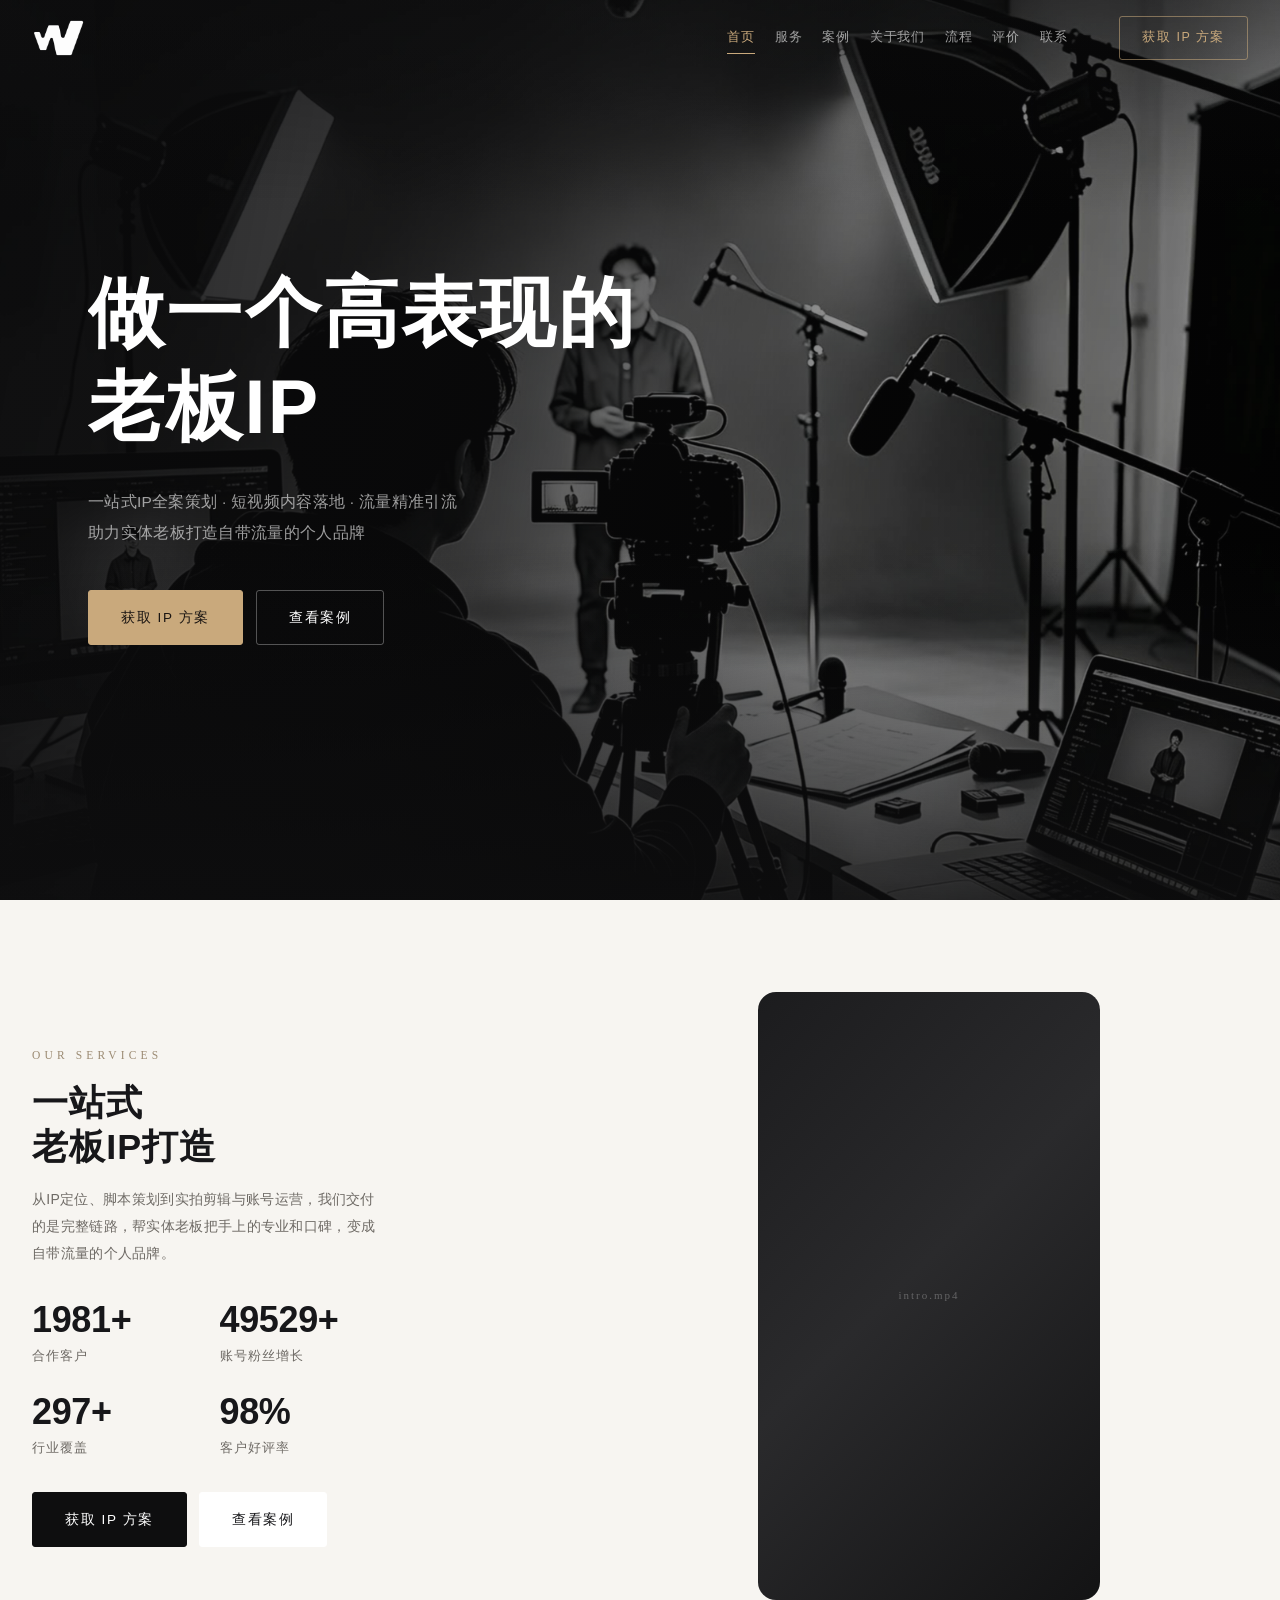
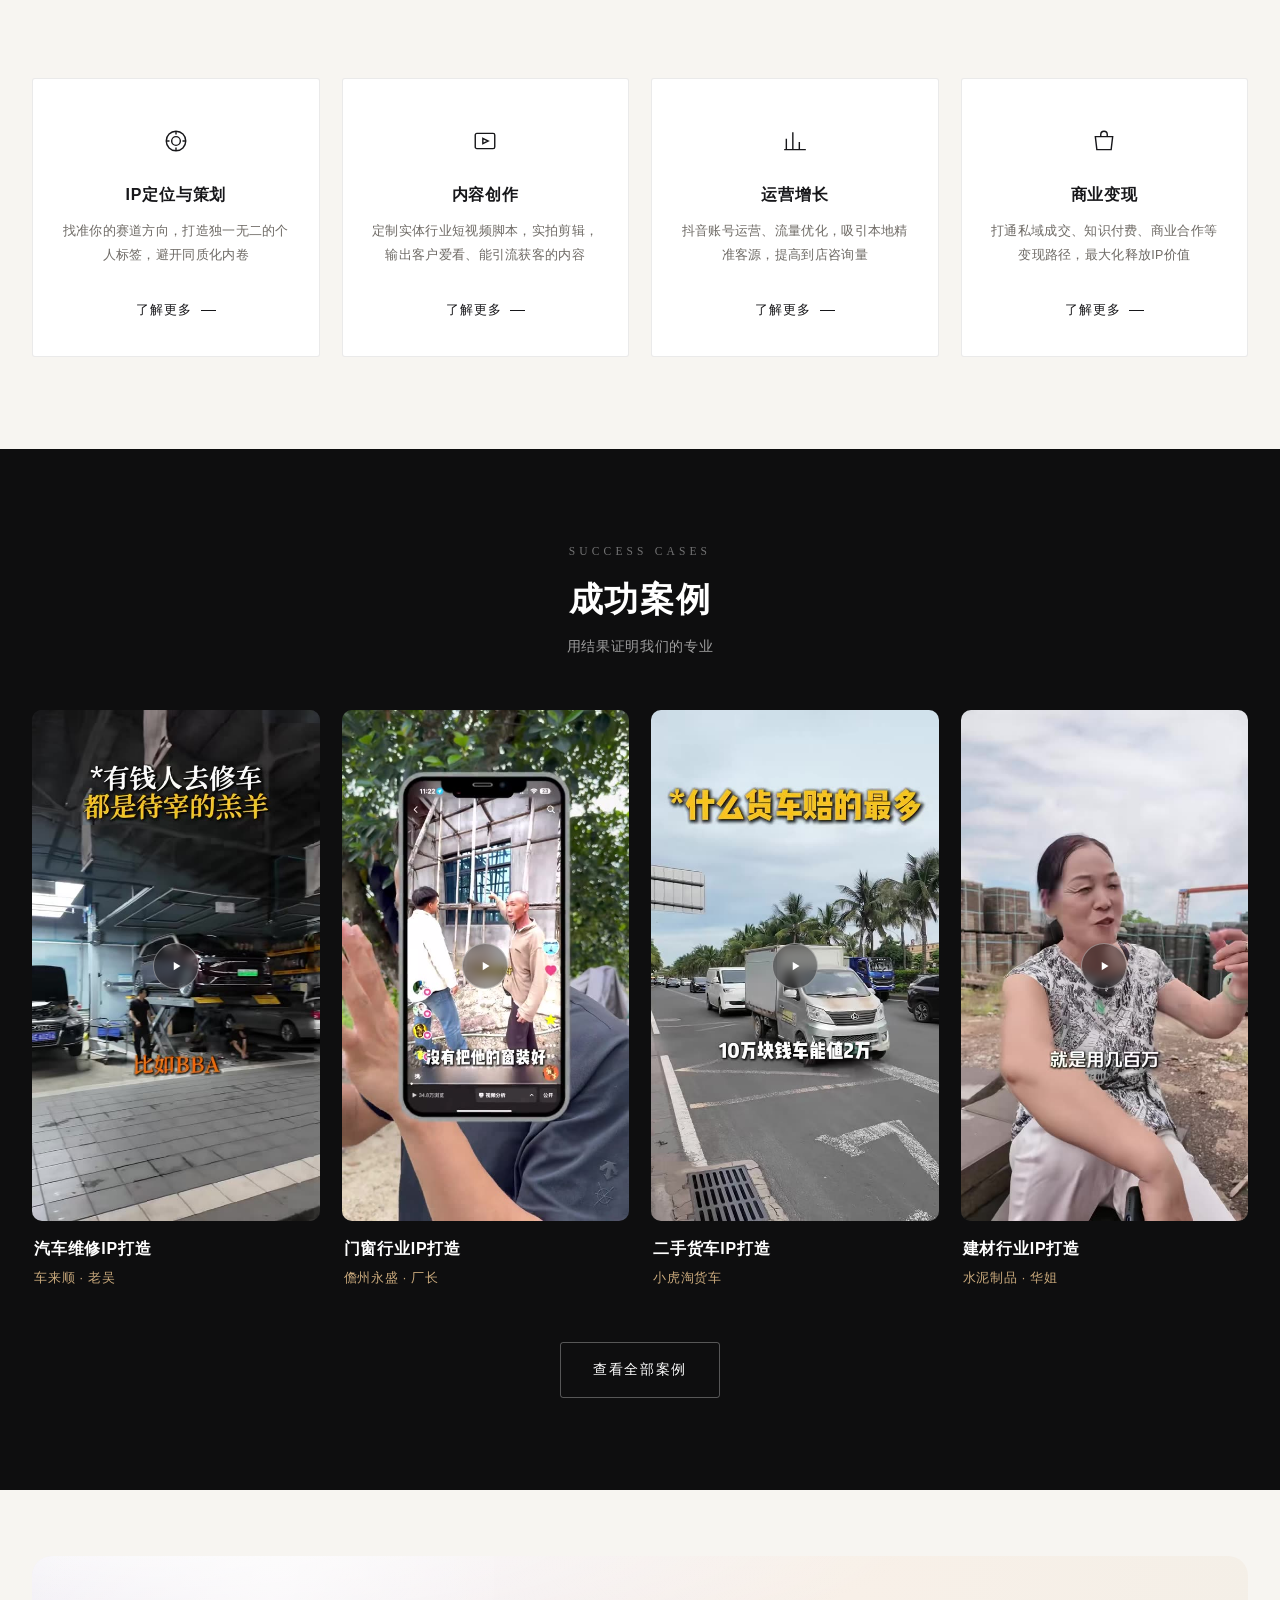
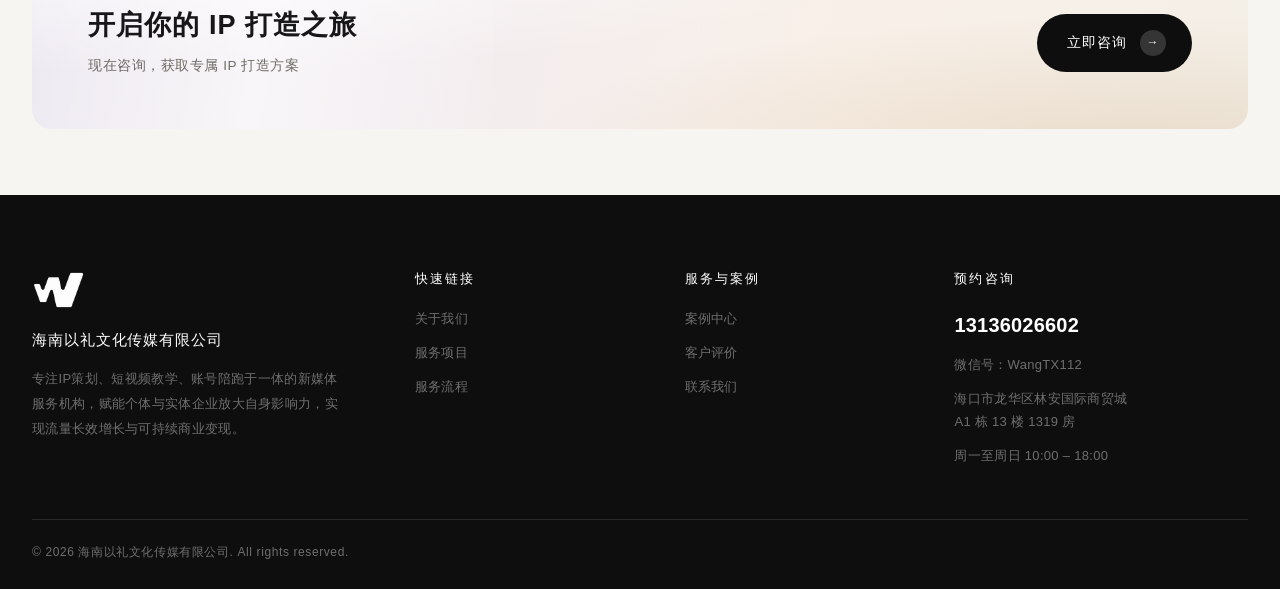
==== commit ccf5e0c5: "Improve mobile layout and unify page titles" ====
--- a/index.html
+++ b/index.html
@@ -3,7 +3,7 @@
 <head>
 <meta charset="UTF-8">
 <meta name="viewport" content="width=device-width,initial-scale=1,viewport-fit=cover">
-<title>做一个高表现的老板IP | 海南以礼文化传媒有限公司</title>
+<title>海南以礼文化传媒有限公司</title>
 <meta name="description" content="海南以礼文化传媒有限公司：专注实体商家落地的短视频实战服务商，主打短视频代运营、老板IP打造、企业短视频实战培训，帮本地企业与实体店把短视频做成稳定获客渠道。">
 <link rel="icon" href="assets/images/favicon.png" type="image/png">
 <link rel="stylesheet" href="assets/css/base.css">
@@ -12,6 +12,14 @@
 <link rel="stylesheet" href="assets/css/pages.css">
 <link rel="stylesheet" href="assets/css/responsive.css">
 <link rel="stylesheet" href="assets/css/motion.css">
+<script>
+/* 首页始终从首屏开始；保留带锚点链接的正常定位。 */
+if ('scrollRestoration' in history) history.scrollRestoration = 'manual';
+if (!location.hash) {
+  window.scrollTo(0, 0);
+  window.addEventListener('pageshow', function () { window.scrollTo(0, 0); });
+}
+</script>
 </head>
 <body data-page="home">
 <div id="site-header"></div>
--- a/assets/css/responsive.css
+++ b/assets/css/responsive.css
@@ -44,118 +44,192 @@
 }
 
 @media (max-width:768px){
-  body{font-size:14.5px}
-  .wrap{--pad:20px}
-  .sec{padding:58px 0}
-  .sec-sm{padding:48px 0}
-  .sec.first{padding-top:calc(110px + env(safe-area-inset-top,0px))}
-  .sec-title{font-size:25px;letter-spacing:.03em}
-  .eyebrow{font-size:10.5px;letter-spacing:.3em;margin-bottom:13px}
-  .mt-l{margin-top:36px}
+  body{font-size:14px;line-height:1.7;overflow-x:hidden}
+  .wrap{--pad:18px}
+  .sec{padding:50px 0}
+  .sec-sm{padding:38px 0}
+  .sec.first{padding-top:calc(92px + env(safe-area-inset-top,0px))}
+  .sec-title{font-size:24px;letter-spacing:.025em}
+  .sec-sub{margin-top:10px;font-size:13px;line-height:1.7}
+  .eyebrow{font-size:10px;letter-spacing:.27em;margin-bottom:11px}
+  .mt-m{margin-top:26px}
+  .mt-l{margin-top:30px}
+  .mt-xl{margin-top:38px}
+
+  /* 手机页头：缩短黑色占高，但保留 44px 触控区域。 */
+  .hdr{padding:calc(9px + env(safe-area-inset-top,0px)) 0 9px}
+  .hdr-in{gap:12px;min-height:44px}
+  .logo-mk{height:29px}
+  .burger{width:44px;height:44px;margin-right:-7px}
+  .drawer{
+    padding:calc(76px + env(safe-area-inset-top,0px))
+            max(20px,env(safe-area-inset-right,0px))
+            calc(26px + env(safe-area-inset-bottom,0px))
+            max(20px,env(safe-area-inset-left,0px));
+    gap:2px;
+  }
+  .drawer a{font-size:17px;padding:11px 4px}
+  .drawer .btn{margin-top:18px}
+
+  /* 首页首屏：按钮两列，轮播箭头收到底部，不遮挡文案。 */
   .hero{min-height:100svh}
-  .hero-in{padding:calc(126px + env(safe-area-inset-top,0px)) 0 calc(128px + env(safe-area-inset-bottom,0px))}
-  .hero h1{font-size:clamp(31px,9vw,42px);line-height:1.24}
-  .hero-sub{margin-top:18px;font-size:14px;line-height:1.95}
-  .hero-btns{margin-top:30px;gap:10px}
-  /* 手机上首屏文字占满宽度，箭头改到底部两角，避免压字 */
+  .hero-in{padding:calc(98px + env(safe-area-inset-top,0px)) 0 calc(92px + env(safe-area-inset-bottom,0px))}
+  .hero h1{font-size:clamp(30px,9.4vw,40px);line-height:1.2}
+  .hero-sub{margin-top:16px;max-width:26em;font-size:13.5px;line-height:1.75}
+  .hero-sub br{display:none}
+  .hero-btns{display:grid;grid-template-columns:repeat(2,minmax(0,1fr));gap:9px;margin-top:25px;max-width:360px}
+  .hero-btns .btn{width:100%;min-width:0}
   .hero-in .wrap{
-    padding-left:max(20px,env(safe-area-inset-left,0px));
-    padding-right:max(20px,env(safe-area-inset-right,0px));
-  }
-  .hero-arrow{width:44px;height:44px;top:auto;bottom:calc(24px + env(safe-area-inset-bottom,0px));transform:none}
+    padding-left:max(18px,env(safe-area-inset-left,0px));
+    padding-right:max(18px,env(safe-area-inset-right,0px));
+  }
+  .hero-arrow{width:40px;height:40px;top:auto;bottom:calc(18px + env(safe-area-inset-bottom,0px));transform:none}
   .hero-arrow svg{width:16px;height:16px}
-  .hero-prev{left:max(16px,env(safe-area-inset-left,0px))}
-  .hero-next{right:max(16px,env(safe-area-inset-right,0px))}
-  .intro-tx h2{font-size:26px}
-  .intro-stats{grid-template-columns:repeat(2,1fr);gap:22px 18px;margin:26px 0}
-  .intro-stats>div>b{font-size:27px}
-  .intro-video .media{border-radius:12px}
+  .hero-prev{left:max(18px,env(safe-area-inset-left,0px))}
+  .hero-next{right:max(18px,env(safe-area-inset-right,0px))}
+
+  /* 首页导语：2×2 数据卡 + 较窄竖版视频，解决视频占满一屏的问题。 */
+  .hero + .sec{padding-top:46px}
+  .intro-split{gap:34px}
+  .intro-tx h2{font-size:25px}
+  .intro-sub{margin-top:13px;max-width:none;font-size:13.5px;line-height:1.85}
+  .intro-stats{
+    grid-template-columns:repeat(2,minmax(0,1fr));gap:0;margin:22px 0;
+    max-width:none;overflow:hidden;background:rgba(255,255,255,.66);
+    border:1px solid var(--line-l);border-radius:12px;
+  }
+  .intro-stats>div{min-width:0;padding:16px 14px}
+  .intro-stats>div:nth-child(even){border-left:1px solid var(--line-l)}
+  .intro-stats>div:nth-child(n+3){border-top:1px solid var(--line-l)}
+  .intro-stats>div>b{font-size:25px}
+  .intro-stats>div>span{margin-top:6px;font-size:11.5px;letter-spacing:.06em}
+  .intro-btns{display:grid;grid-template-columns:repeat(2,minmax(0,1fr));gap:9px}
+  .intro-btns .btn{width:100%;min-width:0}
+  .intro-video{width:clamp(224px,68vw,260px);max-width:none}
+  .intro-video .media{border-radius:13px;box-shadow:0 16px 40px rgba(25,22,19,.14)}
   .vid-sound{right:12px;bottom:12px;width:44px;height:44px}
-  .intro-btns .btn{flex:1 1 auto;min-width:calc(50% - 6px)}
-  .mt-xl{margin-top:46px}
-  .btn{padding:13px 24px;font-size:12.5px;letter-spacing:.09em}
-  .hero-btns .btn{flex:1 1 auto;min-width:calc(50% - 5px)}
-  .stats-in,.about-stats,.cd-stats{grid-template-columns:repeat(2,1fr)}
-  .stat{padding:26px 6px 28px}
-  .stat>b{font-size:26px}
-  .stat>span{font-size:11.5px;margin-top:8px}
+  .btn{min-height:44px;padding:11px 16px;font-size:12px;letter-spacing:.07em}
+
+  /* 所有数据横带保持 2×2，避免手机端变成四个超高大块。 */
+  .stats-in,.about-stats,.cd-stats{grid-template-columns:repeat(2,minmax(0,1fr))}
+  .stat{padding:20px 6px 22px}
+  .stat>b{font-size:24px}
+  .stat>span{font-size:11px;margin-top:7px;letter-spacing:.06em}
   .stat:nth-child(2n+1)::before{display:none}
   .stat:nth-child(n+3){border-top:1px solid var(--line-d)}
   .light .stat:nth-child(n+3){border-top-color:var(--line-l)}
-  .phero{padding:calc(132px + env(safe-area-inset-top,0px)) 0 52px}
-  .about-stats{gap:24px 18px}
-  .cd-stats{gap:22px 16px}
+
+  /* 内页首屏与内容栅格。 */
+  .phero{padding:calc(101px + env(safe-area-inset-top,0px)) 0 40px}
+  .phero h1{font-size:28px}
+  .phero p{margin-top:9px;font-size:12.5px;line-height:1.7;letter-spacing:.05em}
+  .crumb{margin-bottom:12px;font-size:10px!important;letter-spacing:.16em!important}
+  .about-stats{gap:20px 14px}
+  .cd-stats{gap:18px 12px}
   .g2,.g3,.g4,.svc-grid,.team-grid,.values{grid-template-columns:1fr}
-  .proc-title{font-size:26px}
+  body[data-page="home"] .grid.g4{grid-template-columns:repeat(2,minmax(0,1fr));gap:12px}
+  body[data-page="cases"] .grid.g3{grid-template-columns:repeat(2,minmax(0,1fr));gap:12px;max-width:none}
+  body[data-page="cases"] .case-info{padding:12px 11px 14px}
+  body[data-page="cases"] .case-info h3{font-size:13.5px;line-height:1.45}
+  body[data-page="cases"] .case-info p,
+  body[data-page="cases"] .case-num{font-size:10.5px;line-height:1.55}
+  .case-v .media.vert{border-radius:8px}
+  .case-v .case-info{padding-top:12px}
+  .case-v .case-info h3{font-size:13.5px;line-height:1.45}
+  .case-v .case-info p{margin-top:4px;font-size:11px}
+  .case-play svg{width:40px;height:40px;padding:11px}
+
+  .proc-title{font-size:25px}
   .proc-grid{grid-template-columns:1fr}
   .pstep,.pstep:nth-child(4n+1){padding:0;border-left:0}
-  .pstep:nth-child(n+2){margin-top:28px;padding-top:26px;border-top:1px solid var(--line-l)}
-  .pstep:nth-child(n+3){margin-top:28px;padding-top:26px}
+  .pstep:nth-child(n+2){margin-top:23px;padding-top:22px;border-top:1px solid var(--line-l)}
+  .pstep:nth-child(n+3){margin-top:23px;padding-top:22px}
+  .ps-ic{margin:16px 0 11px}
   .proc-sum>i{display:none}
-  .proc-sum-in{padding:16px 22px;border-radius:14px}
-  .proc-sum-in p{font-size:13.5px;line-height:1.9}
-  .about-tx h2{font-size:25px}
-  .about-feat{grid-template-columns:repeat(2,1fr);gap:20px 8px;margin-top:30px}
+  .proc-sum{margin-top:32px}
+  .proc-sum-in{padding:15px 18px;border-radius:12px}
+  .proc-sum-in p{font-size:12.5px;line-height:1.75}
+  .about-tx h2{font-size:24px}
+  .about-tx .lead{font-size:14px;line-height:1.85}
+  .about-feat{grid-template-columns:repeat(2,minmax(0,1fr));gap:18px 6px;margin-top:26px}
   .about-feat>div{padding:0 8px}
-  .about-stats-card{grid-template-columns:repeat(2,1fr);gap:26px 0;padding:26px 8px;margin-top:36px}
+  .about-stats-card{grid-template-columns:repeat(2,minmax(0,1fr));gap:22px 0;padding:22px 6px;margin-top:30px;border-radius:12px}
   .asc-item:nth-child(odd)::before{display:none}
-  .asc-item>svg{width:14px;height:40px}
-  .asc-tx b{font-size:26px}
-  .av-cap{padding:20px 18px 16px}
+  .asc-item>svg{width:12px;height:34px}
+  .asc-tx b{font-size:23px}
+  .asc-tx>span{margin-top:7px;font-size:10.5px}
+  .av-cap{padding:24px 17px 14px}
   .av-cap h4{font-size:15px}
   .av-play{width:54px;height:54px}
-  .values{gap:28px}
-  .svc{padding:32px 24px 28px}
+  .values{gap:24px}
+  .svc{padding:25px 20px 22px}
+  .svc-ic{margin-bottom:15px}
+  .svc p{margin-top:10px;line-height:1.8}
   .case .media{aspect-ratio:16/10}
   .filters{gap:8px;margin-bottom:32px}
   .filter{min-height:44px;padding:9px 16px;font-size:12px}
-  .srow+.srow{margin-top:48px;padding-top:48px}
-  .srow h3{font-size:21px}
-  .step{grid-template-columns:44px 1fr;gap:16px;padding:21px 0}
+  .srow+.srow{margin-top:42px;padding-top:42px}
+  .srow h3{font-size:20px}
+  .srow>div>p{margin-top:13px;line-height:1.85}
+  .slist{margin-top:18px;gap:9px}
+  .step{grid-template-columns:40px 1fr;gap:13px;padding:18px 0}
   .step-n{font-size:20px}
-  .form{padding:30px 22px}
+  .contact-split{gap:34px}
+  .cinfo{gap:22px;margin-top:28px}
+  .citem{grid-template-columns:30px 1fr;gap:12px}
+  .citem p{font-size:14px}
+  .form{padding:26px 18px}
+  .field{margin-top:18px}
   .field input,.field textarea,.field select{font-size:16px;min-height:48px}
   .link-more{min-height:44px}
   .case-sound{top:10px;right:10px;width:44px;height:44px}
-  .ftr{padding-top:52px}
-  .ftr-top{grid-template-columns:1fr;gap:32px;padding-bottom:36px}
+  .tm{padding:26px 20px}
+  .tm-who{margin-top:20px;padding-top:18px}
+
+  .ftr{padding-top:42px}
+  .ftr-top{grid-template-columns:1fr;gap:27px;padding-bottom:30px}
+  .ftr .logo{margin-bottom:14px}
+  .ftr h5{margin-bottom:13px}
+  .ftr-links{grid-template-columns:repeat(3,minmax(0,1fr));gap:8px 12px}
   .ftr-bot{flex-direction:column;gap:8px;text-align:left}
   .top{
     right:max(16px,env(safe-area-inset-right,0px));
     bottom:max(16px,env(safe-area-inset-bottom,0px));
     width:44px;height:44px;
   }
-  .cta-card{flex-direction:column;align-items:flex-start;gap:26px;padding:36px 26px;border-radius:14px}
-  .cta-card h2{font-size:21px}
+  .cta-card{flex-direction:column;align-items:flex-start;gap:21px;padding:28px 20px;border-radius:13px}
+  .cta-card h2{font-size:20px}
+  .cta-card p{margin-top:8px;font-size:12.5px}
   .btn-pill{width:100%;justify-content:center}
 }
 
 @media (max-width:420px){
-  .hero-btns .btn{min-width:100%}
-  .stats-in{grid-template-columns:1fr}
-  .stat::before{display:none!important}
-  .stat:nth-child(n+2){border-top:1px solid var(--line-d)}
-  .tm{padding:30px 22px}
+  .stats-in{grid-template-columns:repeat(2,minmax(0,1fr))}
+  .stat:nth-child(2n)::before{display:block}
+  .stat:nth-child(2)::before{top:14px;bottom:14px}
+  .stat:nth-child(4)::before{top:14px;bottom:14px}
   .tm-who{flex-wrap:wrap}
-  .stars{width:100%;margin-left:57px}
-}
-
-@media (max-width:360px){
+  .stars{width:100%;margin-left:57px;margin-top:2px}
+}
+
+@media (max-width:350px){
+  .wrap{--pad:16px}
+  .hero-btns,.intro-btns{grid-template-columns:1fr}
+  .hero-btns{max-width:220px}
   .about-feat{grid-template-columns:1fr;gap:14px}
   .about-feat>div{padding:0;min-height:44px}
   .about-feat>div+div{border-left:0}
-  .about-stats-card{grid-template-columns:1fr;gap:20px}
-  .asc-item+.asc-item::before{display:none}
+  .asc-item{gap:8px}
+  .asc-item>svg{display:none}
 }
 
 @media (max-width:1080px) and (max-height:600px){
-  .drawer a{padding:11px 4px;font-size:17px}
-  .drawer .btn{margin-top:16px}
   .hero{min-height:100dvh}
-  .hero-in{padding:96px 0 70px}
-  .hero-sub{margin-top:12px;line-height:1.7}
-  .hero-btns{margin-top:18px}
-  .hero-arrow{bottom:12px}
+  .hero-in{padding:calc(76px + env(safe-area-inset-top,0px)) 0 calc(52px + env(safe-area-inset-bottom,0px))}
+  .hero h1{font-size:clamp(29px,7vw,38px)}
+  .hero-sub{margin-top:10px;font-size:12.5px;line-height:1.55}
+  .hero-btns{margin-top:14px}
+  .hero-arrow{bottom:8px}
 }
 
 /* 打印 */
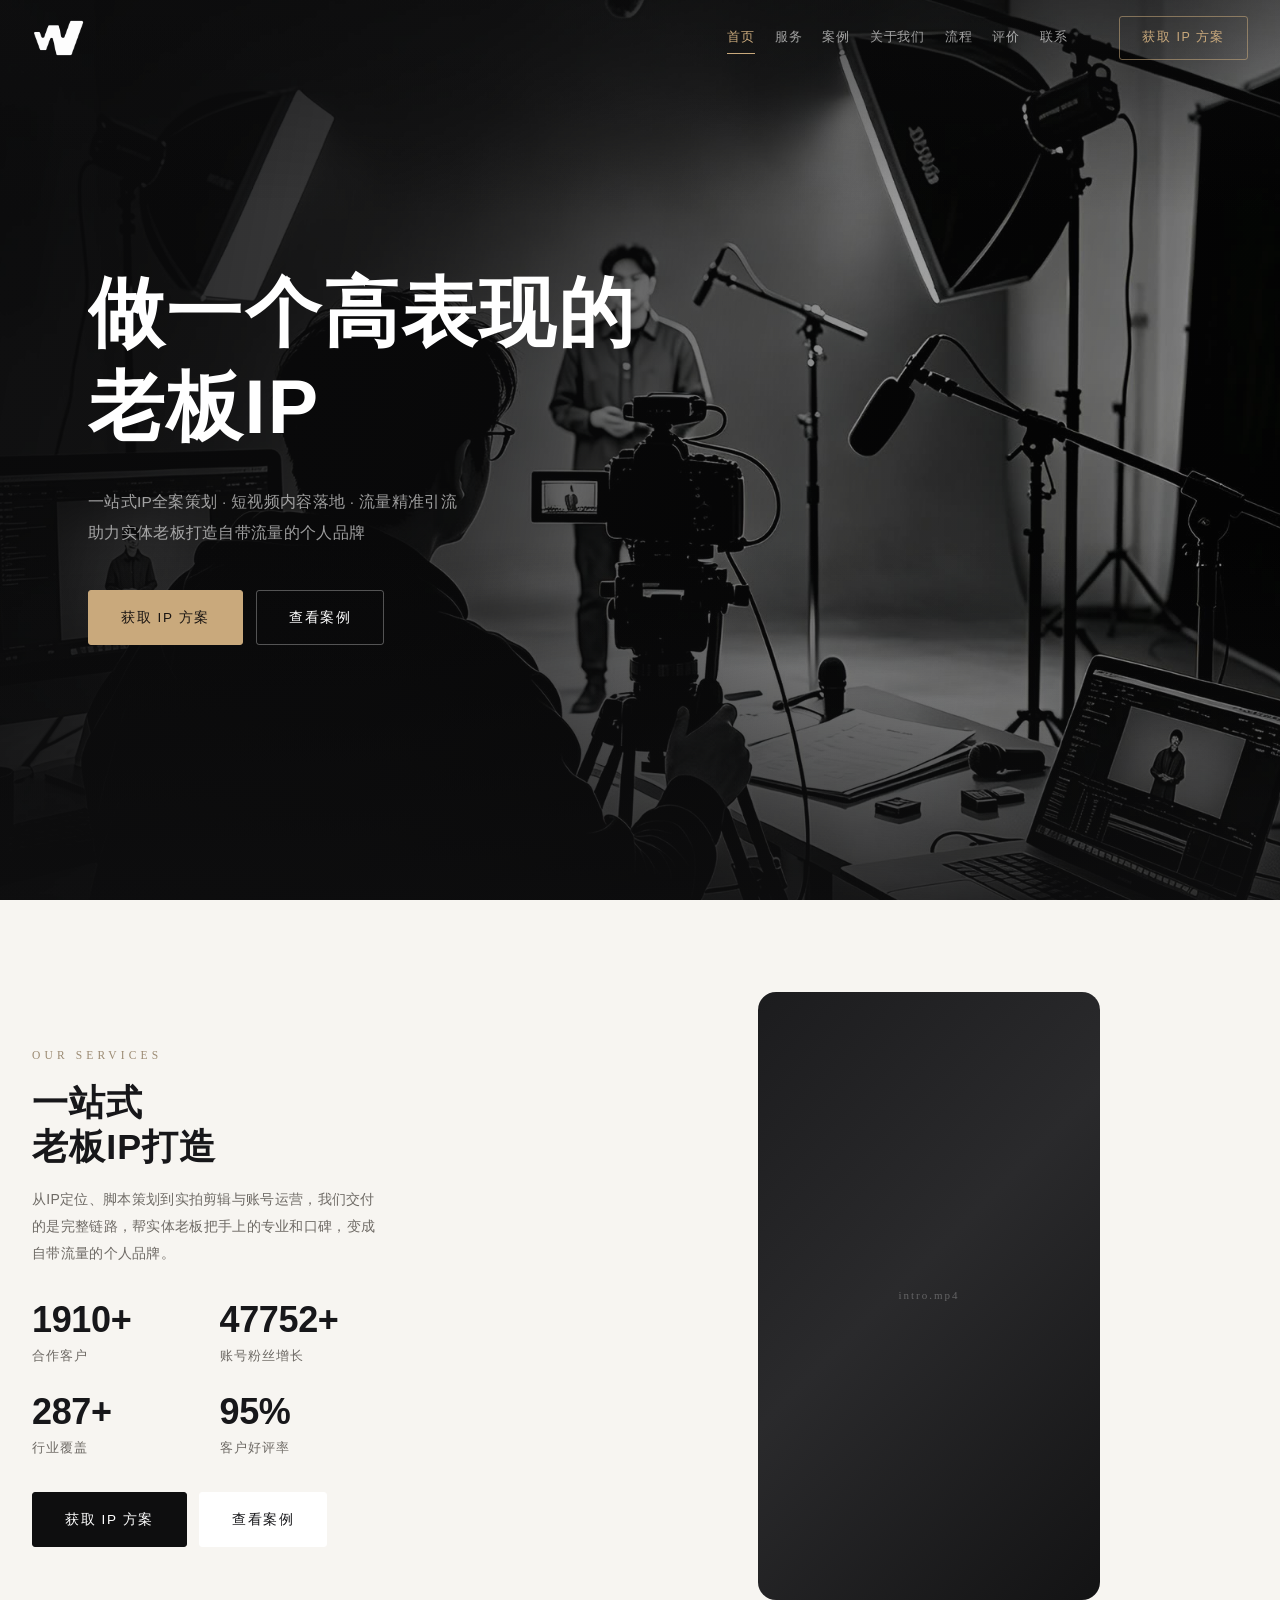
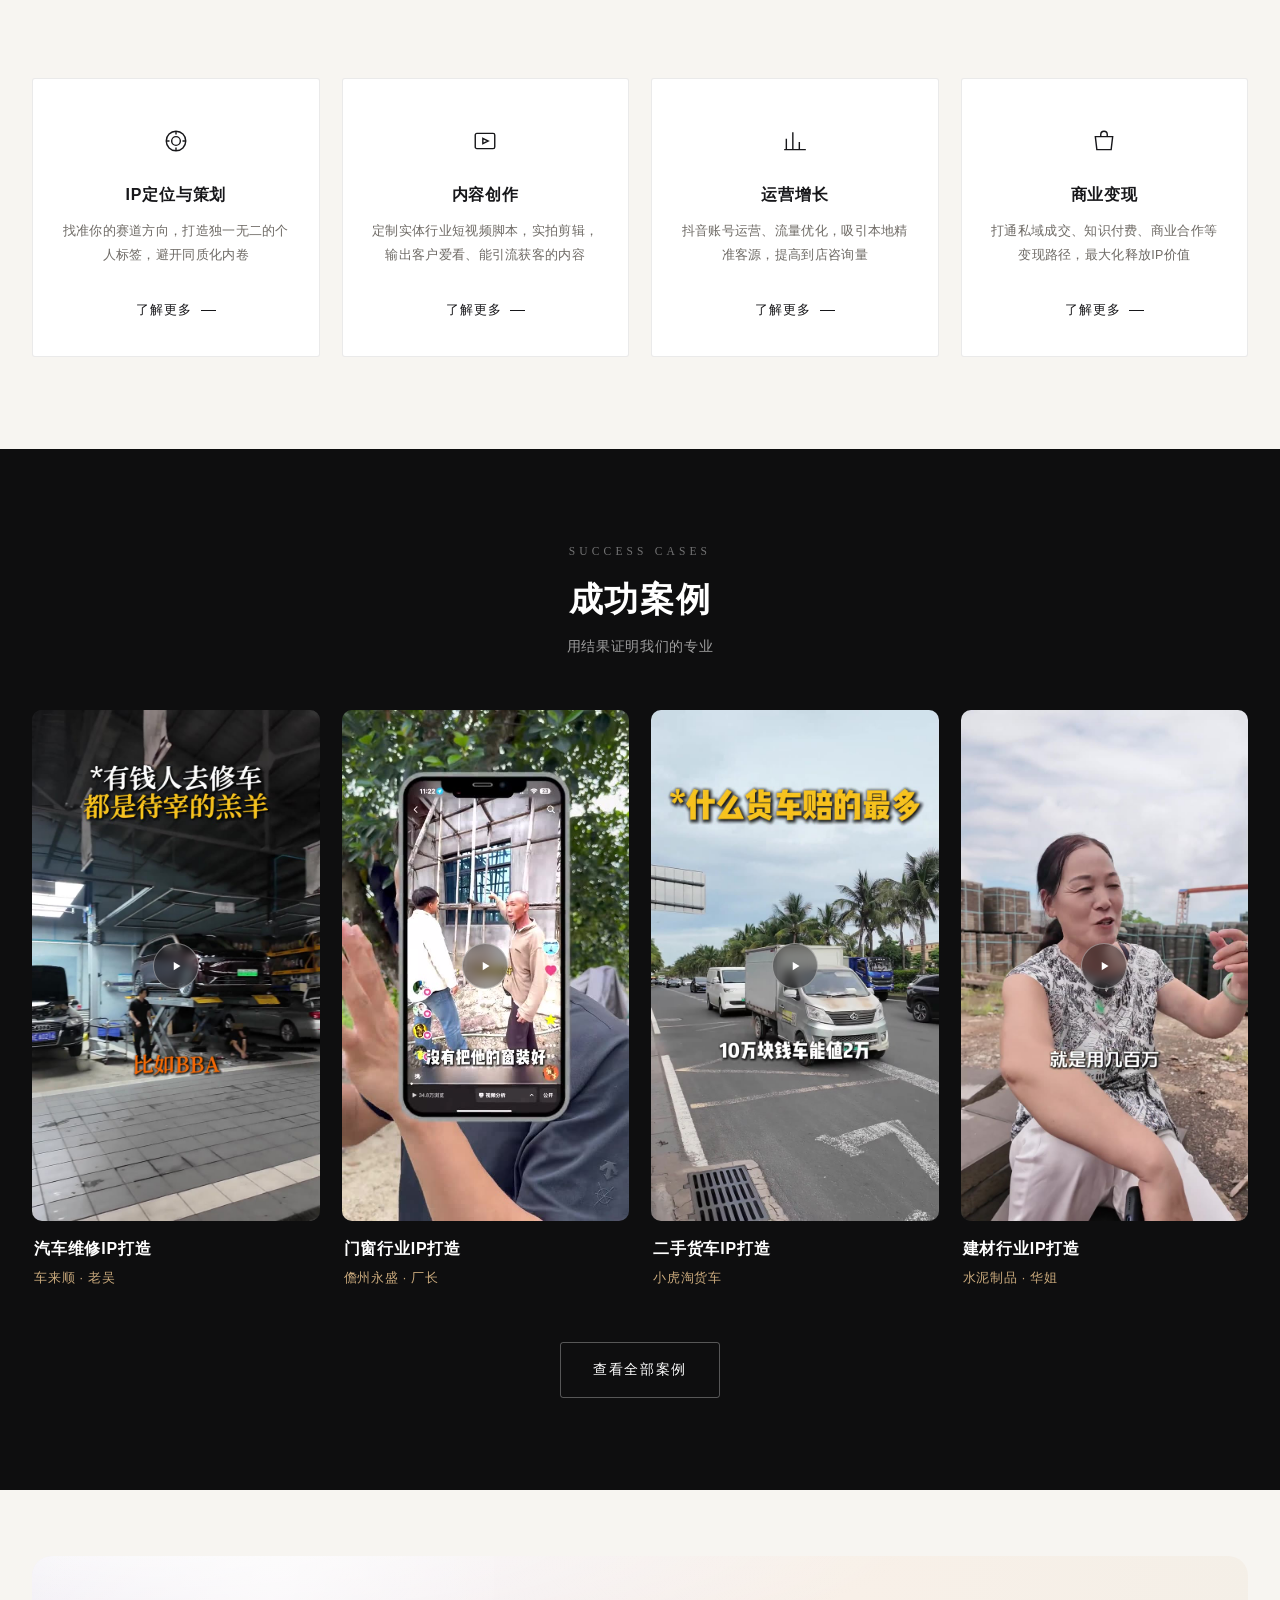
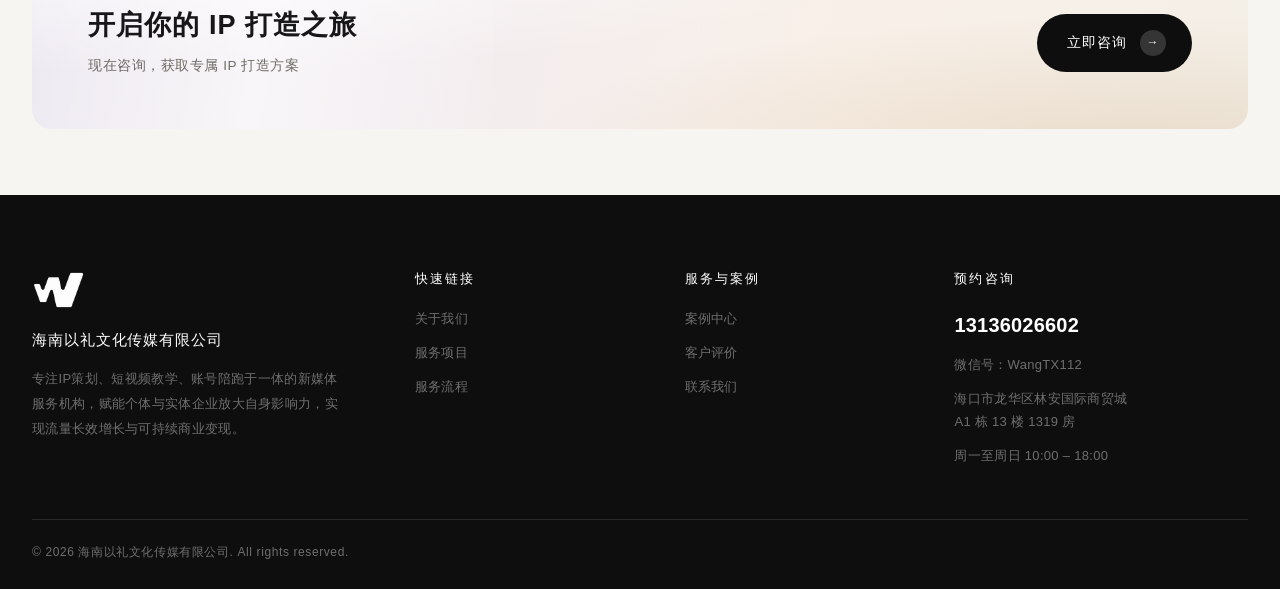
==== commit 846d3af2: "Refine mobile presentation and publish HD media" ====
--- a/index.html
+++ b/index.html
@@ -8,9 +8,9 @@
 <link rel="icon" href="assets/images/favicon.png" type="image/png">
 <link rel="stylesheet" href="assets/css/base.css">
 <link rel="stylesheet" href="assets/css/layout.css">
-<link rel="stylesheet" href="assets/css/components.css">
+<link rel="stylesheet" href="assets/css/components.css?v=20260905b">
 <link rel="stylesheet" href="assets/css/pages.css">
-<link rel="stylesheet" href="assets/css/responsive.css">
+<link rel="stylesheet" href="assets/css/responsive.css?v=20260905b">
 <link rel="stylesheet" href="assets/css/motion.css">
 <script>
 /* 首页始终从首屏开始；保留带锚点链接的正常定位。 */
@@ -83,9 +83,12 @@
 
       <div class="intro-video rv" data-d="140">
         <div class="media" data-ph="intro.mp4">
-          <video src="assets/videos/intro.mp4" poster="assets/images/intro-poster.jpg"
-                 controls playsinline preload="metadata"
+          <video src="assets/videos/intro.mp4?v=20260905-hd" poster="assets/images/intro-poster.jpg?v=20260905-hd"
+                 playsinline preload="metadata"
                  aria-label="老板解说短片"></video>
+          <button class="intro-play" type="button" aria-label="播放老板解说短片">
+            <svg viewBox="0 0 24 24" aria-hidden="true"><path d="M9 6.5l9 5.5-9 5.5z"/></svg>
+          </button>
         </div>
       </div>
     </div>
@@ -133,8 +136,8 @@
       <div class="case case-v zoom rv">
         <a class="case-a" href="contact.html">
           <div class="media vert" data-ph="case-1.mp4">
-            <img src="assets/images/case-1-poster.jpg" alt="汽车维修IP打造案例">
-            <video src="assets/videos/case-1.mp4" muted loop playsinline preload="none" aria-label="汽车维修IP打造案例视频"></video>
+            <img src="assets/images/case-1-poster.jpg?v=20260905-hd" alt="汽车维修IP打造案例">
+            <video src="assets/videos/case-1.mp4?v=20260905-hd" muted loop playsinline preload="none" aria-label="汽车维修IP打造案例视频"></video>
             <span class="case-play" aria-hidden="true"><svg viewBox="0 0 24 24"><path d="M9 6.5l9 5.5-9 5.5z"/></svg></span>
           </div>
           <div class="case-info"><h3>汽车维修IP打造</h3><p>车来顺 · 老吴</p></div>
@@ -161,8 +164,8 @@
       <div class="case case-v zoom rv" data-d="200">
         <a class="case-a" href="contact.html">
           <div class="media vert" data-ph="case-3.mp4">
-            <img src="assets/images/case-3-poster.jpg" alt="二手货车IP打造案例">
-            <video src="assets/videos/case-3.mp4" muted loop playsinline preload="none" aria-label="二手货车IP打造案例视频"></video>
+            <img src="assets/images/case-3-poster.jpg?v=20260905-hd" alt="二手货车IP打造案例">
+            <video src="assets/videos/case-3.mp4?v=20260905-hd" muted loop playsinline preload="none" aria-label="二手货车IP打造案例视频"></video>
             <span class="case-play" aria-hidden="true"><svg viewBox="0 0 24 24"><path d="M9 6.5l9 5.5-9 5.5z"/></svg></span>
           </div>
           <div class="case-info"><h3>二手货车IP打造</h3><p>小虎淘货车</p></div>
@@ -175,8 +178,8 @@
       <div class="case case-v zoom rv" data-d="300">
         <a class="case-a" href="contact.html">
           <div class="media vert" data-ph="case-4.mp4">
-            <img src="assets/images/case-4-poster.jpg" alt="建材行业IP打造案例">
-            <video src="assets/videos/case-4.mp4" muted loop playsinline preload="none" aria-label="建材行业IP打造案例视频"></video>
+            <img src="assets/images/case-4-poster.jpg?v=20260905-hd" alt="建材行业IP打造案例">
+            <video src="assets/videos/case-4.mp4?v=20260905-hd" muted loop playsinline preload="none" aria-label="建材行业IP打造案例视频"></video>
             <span class="case-play" aria-hidden="true"><svg viewBox="0 0 24 24"><path d="M9 6.5l9 5.5-9 5.5z"/></svg></span>
           </div>
           <div class="case-info"><h3>建材行业IP打造</h3><p>水泥制品 · 华姐</p></div>
@@ -208,6 +211,6 @@
 </section>
 
 <div id="site-footer"></div>
-<script src="assets/js/main.js"></script>
+<script src="assets/js/main.js?v=20260905b"></script>
 </body>
 </html>
--- a/assets/css/components.css
+++ b/assets/css/components.css
@@ -13,6 +13,16 @@
 /* 右侧视频：竖版短视频，限宽居中 */
 .intro-video{position:relative;width:100%;max-width:342px;margin:0 auto}
 .intro-video .media{aspect-ratio:9/16;border-radius:18px}
+.intro-play{
+  position:absolute;left:50%;top:50%;z-index:4;transform:translate(-50%,-50%);
+  width:58px;height:58px;padding:0;border-radius:50%;cursor:pointer;
+  display:flex;align-items:center;justify-content:center;color:#fff;
+  border:1px solid rgba(255,255,255,.68);background:rgba(14,14,15,.48);
+  backdrop-filter:blur(6px);transition:opacity .3s var(--ease),transform .3s var(--ease),background .3s var(--ease);
+}
+.intro-play svg{width:22px;height:22px;margin-left:3px;fill:currentColor;stroke:none}
+.intro-play:hover{background:var(--gold);color:#1A1512;transform:translate(-50%,-50%) scale(1.05)}
+.intro-video.is-playing .intro-play{opacity:0;visibility:hidden;pointer-events:none}
 .vid-sound{
   position:absolute;right:14px;bottom:14px;z-index:3;
   width:40px;height:40px;padding:0;cursor:pointer;color:#fff;
--- a/assets/css/responsive.css
+++ b/assets/css/responsive.css
@@ -44,8 +44,8 @@
 }
 
 @media (max-width:768px){
-  body{font-size:14px;line-height:1.7;overflow-x:hidden}
-  .wrap{--pad:18px}
+  body{font-size:15px;line-height:1.75;overflow-x:hidden}
+  .wrap{--pad:20px}
   .sec{padding:50px 0}
   .sec-sm{padding:38px 0}
   .sec.first{padding-top:calc(92px + env(safe-area-inset-top,0px))}
@@ -57,12 +57,12 @@
   .mt-xl{margin-top:38px}
 
   /* 手机页头：缩短黑色占高，但保留 44px 触控区域。 */
-  .hdr{padding:calc(9px + env(safe-area-inset-top,0px)) 0 9px}
+  .hdr{padding:calc(6px + env(safe-area-inset-top,0px)) 0 6px}
   .hdr-in{gap:12px;min-height:44px}
-  .logo-mk{height:29px}
+  .logo-mk{height:27px}
   .burger{width:44px;height:44px;margin-right:-7px}
   .drawer{
-    padding:calc(76px + env(safe-area-inset-top,0px))
+    padding:calc(68px + env(safe-area-inset-top,0px))
             max(20px,env(safe-area-inset-right,0px))
             calc(26px + env(safe-area-inset-bottom,0px))
             max(20px,env(safe-area-inset-left,0px));
@@ -77,8 +77,8 @@
   .hero h1{font-size:clamp(30px,9.4vw,40px);line-height:1.2}
   .hero-sub{margin-top:16px;max-width:26em;font-size:13.5px;line-height:1.75}
   .hero-sub br{display:none}
-  .hero-btns{display:grid;grid-template-columns:repeat(2,minmax(0,1fr));gap:9px;margin-top:25px;max-width:360px}
-  .hero-btns .btn{width:100%;min-width:0}
+  .hero-btns{display:flex;flex-wrap:wrap;gap:9px;margin-top:25px;max-width:360px}
+  .hero-btns .btn{width:auto;min-width:0}
   .hero-in .wrap{
     padding-left:max(18px,env(safe-area-inset-left,0px));
     padding-right:max(18px,env(safe-area-inset-right,0px));
@@ -88,36 +88,36 @@
   .hero-prev{left:max(18px,env(safe-area-inset-left,0px))}
   .hero-next{right:max(18px,env(safe-area-inset-right,0px))}
 
-  /* 首页导语：2×2 数据卡 + 较窄竖版视频，解决视频占满一屏的问题。 */
+  /* 首页导语沿用桌面官网的开放式数据横排，避免移动端出现厚重 App 卡片感。 */
   .hero + .sec{padding-top:46px}
   .intro-split{gap:34px}
   .intro-tx h2{font-size:25px}
   .intro-sub{margin-top:13px;max-width:none;font-size:13.5px;line-height:1.85}
   .intro-stats{
-    grid-template-columns:repeat(2,minmax(0,1fr));gap:0;margin:22px 0;
-    max-width:none;overflow:hidden;background:rgba(255,255,255,.66);
-    border:1px solid var(--line-l);border-radius:12px;
-  }
-  .intro-stats>div{min-width:0;padding:16px 14px}
-  .intro-stats>div:nth-child(even){border-left:1px solid var(--line-l)}
-  .intro-stats>div:nth-child(n+3){border-top:1px solid var(--line-l)}
-  .intro-stats>div>b{font-size:25px}
-  .intro-stats>div>span{margin-top:6px;font-size:11.5px;letter-spacing:.06em}
-  .intro-btns{display:grid;grid-template-columns:repeat(2,minmax(0,1fr));gap:9px}
-  .intro-btns .btn{width:100%;min-width:0}
-  .intro-video{width:clamp(224px,68vw,260px);max-width:none}
-  .intro-video .media{border-radius:13px;box-shadow:0 16px 40px rgba(25,22,19,.14)}
+    grid-template-columns:repeat(4,minmax(0,1fr));gap:0;margin:22px 0 24px;
+    max-width:none;overflow:visible;background:transparent;
+    border-top:1px solid var(--line-l);border-bottom:1px solid var(--line-l);border-radius:0;
+  }
+  .intro-stats>div{min-width:0;padding:14px 6px 13px;text-align:center}
+  .intro-stats>div:nth-child(n+2){border-left:1px solid var(--line-l)}
+  .intro-stats>div:nth-child(n+3){border-top:0}
+  .intro-stats>div>b{font-size:clamp(17px,4.8vw,20px);letter-spacing:-.025em}
+  .intro-stats>div>span{margin-top:5px;font-size:11px;line-height:1.35;letter-spacing:0}
+  .intro-btns{display:flex;flex-wrap:wrap;gap:9px}
+  .intro-btns .btn{width:auto;min-width:0}
+  .intro-video{width:min(50vw,190px);max-width:none}
+  .intro-video .media{border-radius:9px;box-shadow:0 14px 34px rgba(25,22,19,.12)}
   .vid-sound{right:12px;bottom:12px;width:44px;height:44px}
   .btn{min-height:44px;padding:11px 16px;font-size:12px;letter-spacing:.07em}
 
-  /* 所有数据横带保持 2×2，避免手机端变成四个超高大块。 */
-  .stats-in,.about-stats,.cd-stats{grid-template-columns:repeat(2,minmax(0,1fr))}
-  .stat{padding:20px 6px 22px}
-  .stat>b{font-size:24px}
-  .stat>span{font-size:11px;margin-top:7px;letter-spacing:.06em}
-  .stat:nth-child(2n+1)::before{display:none}
-  .stat:nth-child(n+3){border-top:1px solid var(--line-d)}
-  .light .stat:nth-child(n+3){border-top-color:var(--line-l)}
+  /* 数据横带和桌面端一样保持单排四列。 */
+  .stats-in,.about-stats{grid-template-columns:repeat(4,minmax(0,1fr))}
+  .cd-stats{grid-template-columns:repeat(2,minmax(0,1fr))}
+  .stat{padding:20px 4px 21px}
+  .stat>b{font-size:clamp(18px,5vw,21px)}
+  .stat>span{font-size:10.5px;line-height:1.4;margin-top:7px;letter-spacing:0}
+  .stat:nth-child(n+2)::before{display:block;top:14px;bottom:14px}
+  .stat:nth-child(n+3){border-top:0}
 
   /* 内页首屏与内容栅格。 */
   .phero{padding:calc(101px + env(safe-area-inset-top,0px)) 0 40px}
@@ -126,8 +126,24 @@
   .crumb{margin-bottom:12px;font-size:10px!important;letter-spacing:.16em!important}
   .about-stats{gap:20px 14px}
   .cd-stats{gap:18px 12px}
-  .g2,.g3,.g4,.svc-grid,.team-grid,.values{grid-template-columns:1fr}
-  body[data-page="home"] .grid.g4{grid-template-columns:repeat(2,minmax(0,1fr));gap:12px}
+  .g2,.g3,.g4,.team-grid{grid-template-columns:1fr}
+  .values{grid-template-columns:repeat(2,minmax(0,1fr));gap:25px 18px}
+  .svc-grid{
+    display:grid;grid-template-columns:none;grid-auto-flow:column;
+    grid-auto-columns:min(76vw,274px);gap:12px;overflow-x:auto;
+    padding-bottom:4px;scroll-snap-type:x mandatory;overscroll-behavior-inline:contain;
+    scrollbar-width:none;
+  }
+  .svc-grid::-webkit-scrollbar{display:none}
+  .svc-grid .svc{scroll-snap-align:start}
+  body[data-page="home"] .grid.g4{
+    display:grid;grid-template-columns:none;grid-auto-flow:column;
+    grid-auto-columns:clamp(142px,42vw,176px);gap:12px;overflow-x:auto;
+    padding-bottom:5px;scroll-snap-type:x mandatory;overscroll-behavior-inline:contain;
+    scrollbar-width:none;
+  }
+  body[data-page="home"] .grid.g4::-webkit-scrollbar{display:none}
+  body[data-page="home"] .grid.g4 .case{scroll-snap-align:start}
   body[data-page="cases"] .grid.g3{grid-template-columns:repeat(2,minmax(0,1fr));gap:12px;max-width:none}
   body[data-page="cases"] .case-info{padding:12px 11px 14px}
   body[data-page="cases"] .case-info h3{font-size:13.5px;line-height:1.45}
@@ -153,22 +169,25 @@
   .about-tx .lead{font-size:14px;line-height:1.85}
   .about-feat{grid-template-columns:repeat(2,minmax(0,1fr));gap:18px 6px;margin-top:26px}
   .about-feat>div{padding:0 8px}
-  .about-stats-card{grid-template-columns:repeat(2,minmax(0,1fr));gap:22px 0;padding:22px 6px;margin-top:30px;border-radius:12px}
-  .asc-item:nth-child(odd)::before{display:none}
-  .asc-item>svg{width:12px;height:34px}
-  .asc-tx b{font-size:23px}
-  .asc-tx>span{margin-top:7px;font-size:10.5px}
+  .about-stats-card{grid-template-columns:repeat(4,minmax(0,1fr));gap:0;padding:19px 4px;margin-top:30px;border-radius:10px}
+  .asc-item:nth-child(n+2)::before{display:block}
+  .asc-item>svg{display:none}
+  .asc-tx b{font-size:clamp(17px,4.8vw,20px)}
+  .asc-tx>b em{font-size:11px}
+  .asc-tx>span{margin-top:6px;font-size:10px;letter-spacing:0}
   .av-cap{padding:24px 17px 14px}
   .av-cap h4{font-size:15px}
   .av-play{width:54px;height:54px}
-  .values{gap:24px}
   .svc{padding:25px 20px 22px}
   .svc-ic{margin-bottom:15px}
   .svc p{margin-top:10px;line-height:1.8}
   .case .media{aspect-ratio:16/10}
   .filters{gap:8px;margin-bottom:32px}
   .filter{min-height:44px;padding:9px 16px;font-size:12px}
-  .srow+.srow{margin-top:42px;padding-top:42px}
+  .srow{gap:0;background:#fff;border:1px solid var(--line-l);border-radius:12px;overflow:hidden}
+  .srow>.srow-media{aspect-ratio:16/10;border-radius:0}
+  .srow>div:not(.srow-media){padding:23px 19px 25px}
+  .srow+.srow{margin-top:18px;padding-top:0;border-top:1px solid var(--line-l)}
   .srow h3{font-size:20px}
   .srow>div>p{margin-top:13px;line-height:1.85}
   .slist{margin-top:18px;gap:9px}
@@ -204,18 +223,12 @@
 }
 
 @media (max-width:420px){
-  .stats-in{grid-template-columns:repeat(2,minmax(0,1fr))}
-  .stat:nth-child(2n)::before{display:block}
-  .stat:nth-child(2)::before{top:14px;bottom:14px}
-  .stat:nth-child(4)::before{top:14px;bottom:14px}
   .tm-who{flex-wrap:wrap}
   .stars{width:100%;margin-left:57px;margin-top:2px}
 }
 
 @media (max-width:350px){
   .wrap{--pad:16px}
-  .hero-btns,.intro-btns{grid-template-columns:1fr}
-  .hero-btns{max-width:220px}
   .about-feat{grid-template-columns:1fr;gap:14px}
   .about-feat>div{padding:0;min-height:44px}
   .about-feat>div+div{border-left:0}
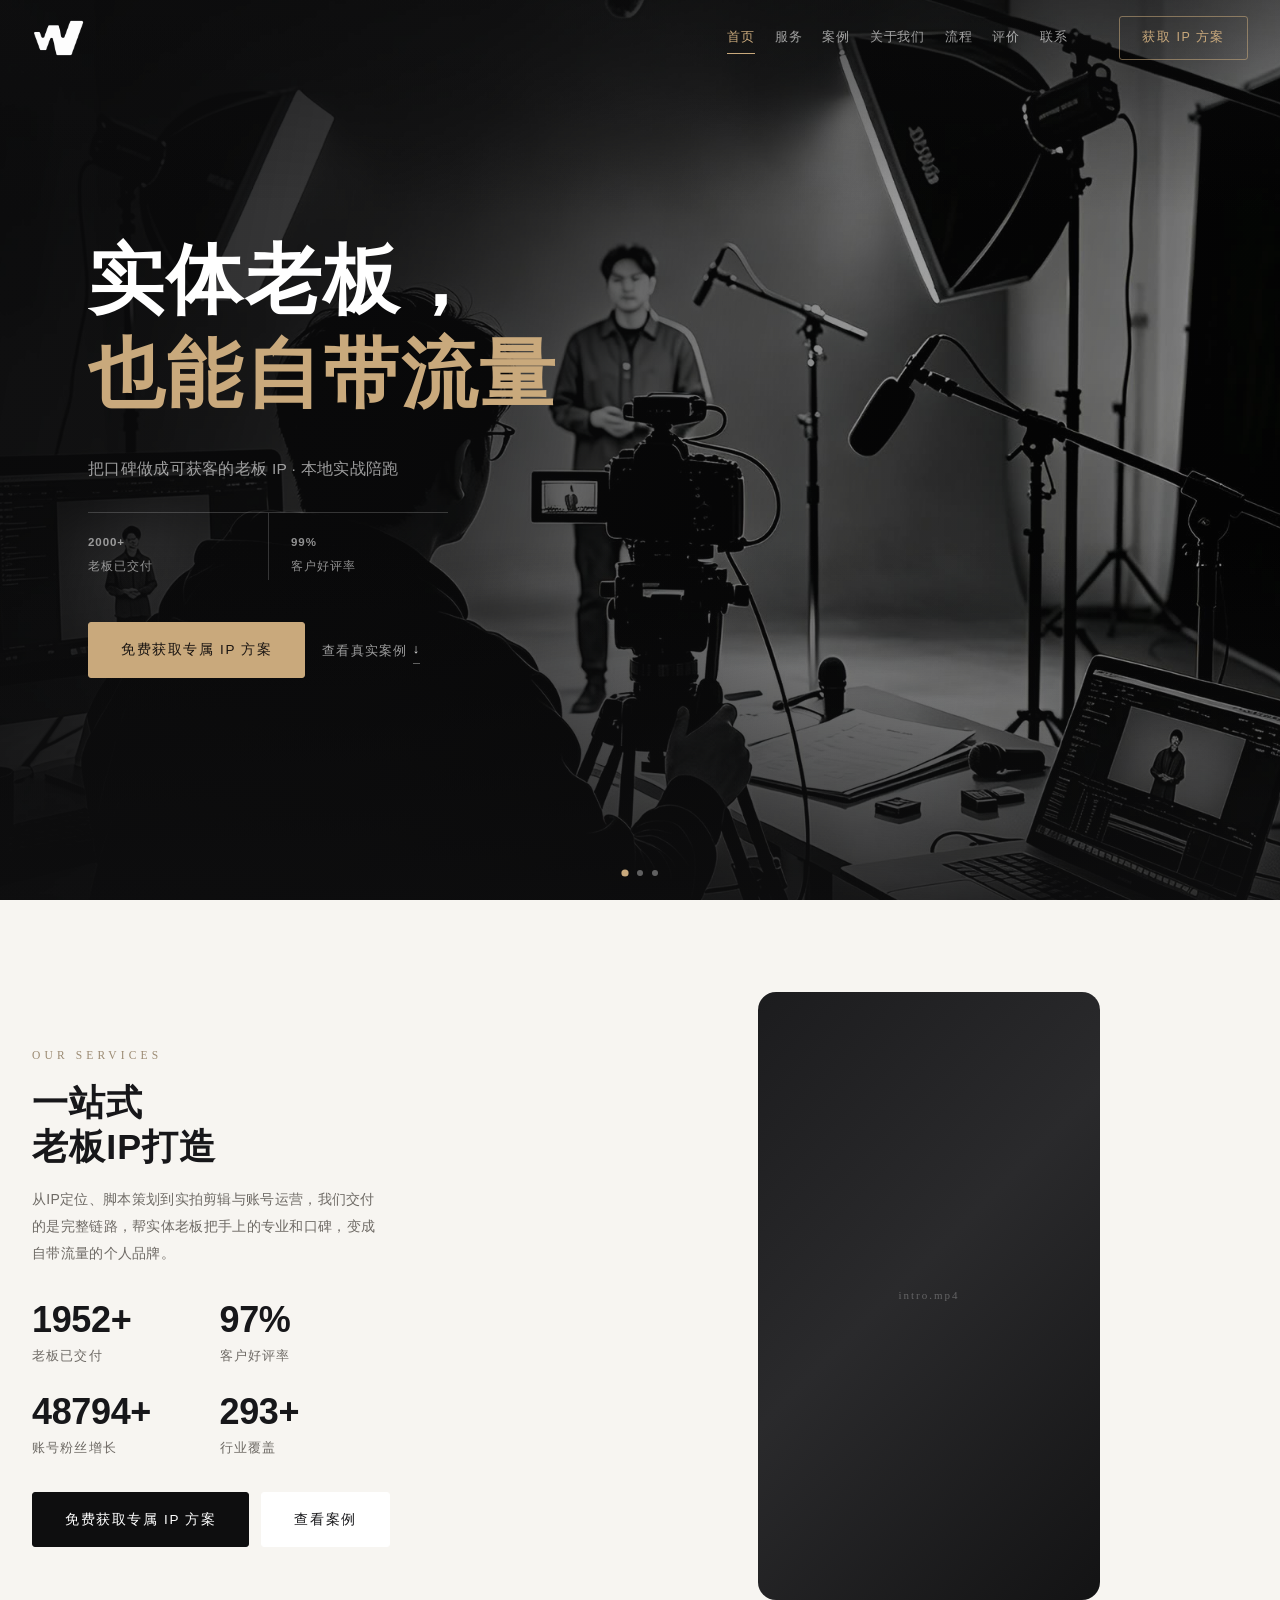
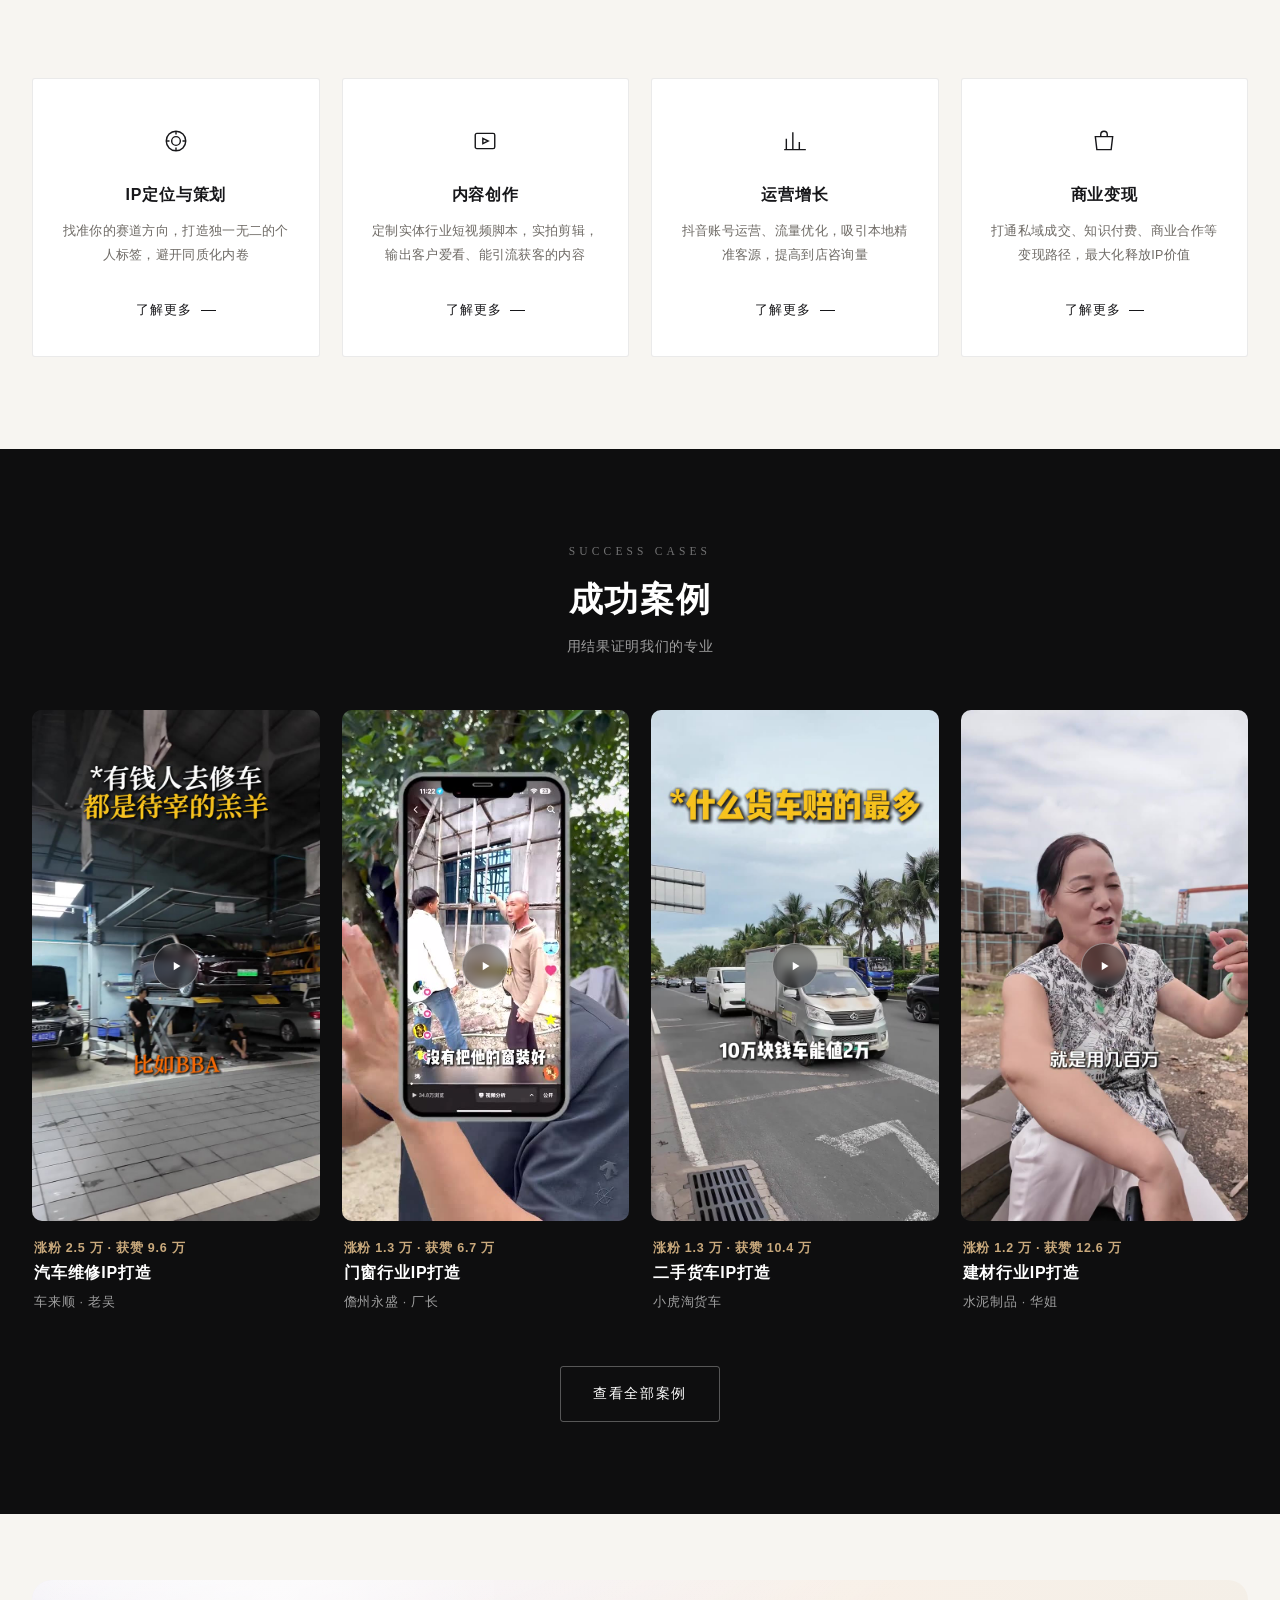
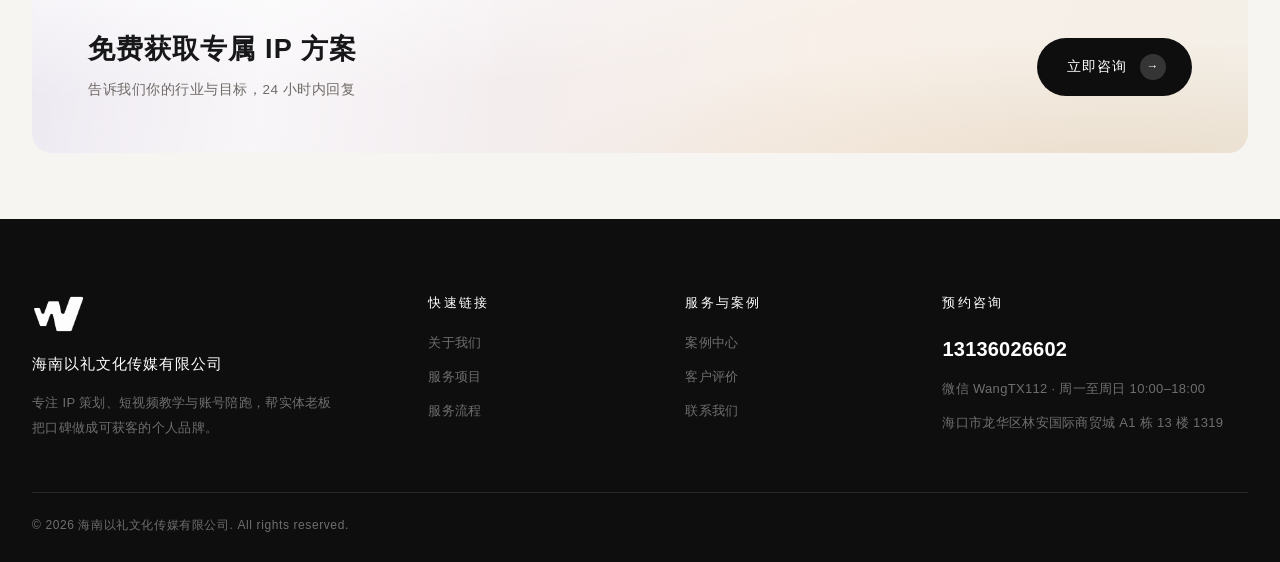
==== commit 810b4326: "Polish homepage conversion flow and mobile experience" ====
--- a/index.html
+++ b/index.html
@@ -6,12 +6,12 @@
 <title>海南以礼文化传媒有限公司</title>
 <meta name="description" content="海南以礼文化传媒有限公司：专注实体商家落地的短视频实战服务商，主打短视频代运营、老板IP打造、企业短视频实战培训，帮本地企业与实体店把短视频做成稳定获客渠道。">
 <link rel="icon" href="assets/images/favicon.png" type="image/png">
-<link rel="stylesheet" href="assets/css/base.css">
-<link rel="stylesheet" href="assets/css/layout.css">
-<link rel="stylesheet" href="assets/css/components.css?v=20260905b">
-<link rel="stylesheet" href="assets/css/pages.css">
-<link rel="stylesheet" href="assets/css/responsive.css?v=20260905b">
-<link rel="stylesheet" href="assets/css/motion.css">
+<link rel="stylesheet" href="assets/css/base.css?v=20260907s">
+<link rel="stylesheet" href="assets/css/layout.css?v=20260907s">
+<link rel="stylesheet" href="assets/css/components.css?v=20260907s">
+<link rel="stylesheet" href="assets/css/pages.css?v=20260907s">
+<link rel="stylesheet" href="assets/css/responsive.css?v=20260907s">
+<link rel="stylesheet" href="assets/css/motion.css?v=20260907s">
 <script>
 /* 首页始终从首屏开始；保留带锚点链接的正常定位。 */
 if ('scrollRestoration' in history) history.scrollRestoration = 'manual';
@@ -23,7 +23,7 @@
 </head>
 <body data-page="home">
 <div id="site-header"></div>
-<script src="assets/js/layout.js"></script>
+<script src="assets/js/layout.js?v=20260907s"></script>
 
 <!-- ========== Hero：全屏照片轮播 ========== -->
 <section class="hero">
@@ -41,11 +41,15 @@
 
   <div class="hero-in">
     <div class="wrap">
-      <h1 class="rv"><em>做一个高表现的</em><em>老板IP</em></h1>
-      <p class="hero-sub rv" data-d="140">一站式IP全案策划 · 短视频内容落地 · 流量精准引流<br>助力实体老板打造自带流量的个人品牌</p>
+      <h1 class="rv"><em>实体老板，</em><em class="hero-accent">也能自带流量</em></h1>
+      <p class="hero-sub rv" data-d="140">把口碑做成可获客的老板 IP · 本地实战陪跑</p>
+      <div class="hero-stats rv" data-d="200">
+        <div><b><span data-count="2000" data-suffix="+">2000+</span></b><span>老板已交付</span></div>
+        <div><b><span data-count="99" data-suffix="%">99%</span></b><span>客户好评率</span></div>
+      </div>
       <div class="hero-btns rv" data-d="260">
-        <a class="btn btn-gold" href="contact.html">获取 IP 方案</a>
-        <a class="btn btn-ghost" href="cases.html">查看案例</a>
+        <a class="btn btn-gold" href="contact.html">免费获取专属 IP 方案</a>
+        <a class="hero-link-cases" href="cases.html">查看真实案例 <span>↓</span></a>
       </div>
     </div>
   </div>
@@ -69,15 +73,15 @@
         <p class="intro-sub">从IP定位、脚本策划到实拍剪辑与账号运营，我们交付的是完整链路，帮实体老板把手上的专业和口碑，变成自带流量的个人品牌。</p>
 
         <div class="intro-stats">
-          <div><b><span data-count="2000" data-suffix="+">2000+</span></b><span>合作客户</span></div>
-          <div><b><span data-count="50000" data-suffix="+">50000+</span></b><span>账号粉丝增长</span></div>
-          <div><b><span data-count="300" data-suffix="+">300+</span></b><span>行业覆盖</span></div>
+          <div><b><span data-count="2000" data-suffix="+">2000+</span></b><span>老板已交付</span></div>
           <div><b><span data-count="99" data-suffix="%">99%</span></b><span>客户好评率</span></div>
+          <div class="intro-stat-more"><b><span data-count="50000" data-suffix="+">50000+</span></b><span>账号粉丝增长</span></div>
+          <div class="intro-stat-more"><b><span data-count="300" data-suffix="+">300+</span></b><span>行业覆盖</span></div>
         </div>
 
         <div class="intro-btns">
-          <a class="btn btn-dark" href="contact.html">获取 IP 方案</a>
-          <a class="btn btn-white" href="cases.html">查看案例</a>
+          <a class="btn btn-dark" href="contact.html">免费获取专属 IP 方案</a>
+          <a class="btn btn-white intro-btn-secondary" href="cases.html">查看案例</a>
         </div>
       </div>
 
@@ -95,30 +99,30 @@
 
     <!-- 四大服务 -->
     <div class="svc-grid mt-xl rv" data-d="120">
-      <div class="svc">
+      <a class="svc" href="services.html#positioning">
         <span class="svc-ic"><svg viewBox="0 0 24 24"><circle cx="12" cy="12" r="9"/><circle cx="12" cy="12" r="4"/><path d="M12 3v3M12 18v3M3 12h3M18 12h3"/></svg></span>
         <h3>IP定位与策划</h3>
         <p>找准你的赛道方向，打造独一无二的个人标签，避开同质化内卷</p>
-        <a class="link-more" href="services.html#positioning">了解更多 <i></i></a>
-      </div>
-      <div class="svc">
+        <span class="link-more">了解更多 <i></i></span>
+      </a>
+      <a class="svc" href="services.html#content">
         <span class="svc-ic"><svg viewBox="0 0 24 24"><rect x="3" y="5" width="18" height="14" rx="1.5"/><path d="M10 9.5l5 2.5-5 2.5z"/></svg></span>
         <h3>内容创作</h3>
         <p>定制实体行业短视频脚本，实拍剪辑，输出客户爱看、能引流获客的内容</p>
-        <a class="link-more" href="services.html#content">了解更多 <i></i></a>
-      </div>
-      <div class="svc">
+        <span class="link-more">了解更多 <i></i></span>
+      </a>
+      <a class="svc" href="services.html#growth">
         <span class="svc-ic"><svg viewBox="0 0 24 24"><path d="M4 20V10M10 20V4M16 20v-7M22 20H2"/></svg></span>
         <h3>运营增长</h3>
         <p>抖音账号运营、流量优化，吸引本地精准客源，提高到店咨询量</p>
-        <a class="link-more" href="services.html#growth">了解更多 <i></i></a>
-      </div>
-      <div class="svc">
+        <span class="link-more">了解更多 <i></i></span>
+      </a>
+      <a class="svc" href="services.html#monetize">
         <span class="svc-ic"><svg viewBox="0 0 24 24"><path d="M4 8h16l-1.4 12H5.4z"/><path d="M9 8V6a3 3 0 0 1 6 0v2"/></svg></span>
         <h3>商业变现</h3>
         <p>打通私域成交、知识付费、商业合作等变现路径，最大化释放IP价值</p>
-        <a class="link-more" href="services.html#monetize">了解更多 <i></i></a>
-      </div>
+        <span class="link-more">了解更多 <i></i></span>
+      </a>
     </div>
   </div>
 </section>
@@ -140,7 +144,7 @@
             <video src="assets/videos/case-1.mp4?v=20260905-hd" muted loop playsinline preload="none" aria-label="汽车维修IP打造案例视频"></video>
             <span class="case-play" aria-hidden="true"><svg viewBox="0 0 24 24"><path d="M9 6.5l9 5.5-9 5.5z"/></svg></span>
           </div>
-          <div class="case-info"><h3>汽车维修IP打造</h3><p>车来顺 · 老吴</p></div>
+          <div class="case-info"><p class="case-result">涨粉 2.5 万 · 获赞 9.6 万</p><h3>汽车维修IP打造</h3><p>车来顺 · 老吴</p></div>
         </a>
         <button class="vid-sound case-sound" type="button" aria-pressed="false" aria-label="开启声音并播放">
           <svg class="ic-mute" viewBox="0 0 24 24"><path d="M11 5 6 9H3v6h3l5 4V5z"/><path d="M16 9l4 6M20 9l-4 6"/></svg>
@@ -154,7 +158,7 @@
             <video src="assets/videos/case-2.mp4" muted loop playsinline preload="none" aria-label="门窗行业IP打造案例视频"></video>
             <span class="case-play" aria-hidden="true"><svg viewBox="0 0 24 24"><path d="M9 6.5l9 5.5-9 5.5z"/></svg></span>
           </div>
-          <div class="case-info"><h3>门窗行业IP打造</h3><p>儋州永盛 · 厂长</p></div>
+          <div class="case-info"><p class="case-result">涨粉 1.3 万 · 获赞 6.7 万</p><h3>门窗行业IP打造</h3><p>儋州永盛 · 厂长</p></div>
         </a>
         <button class="vid-sound case-sound" type="button" aria-pressed="false" aria-label="开启声音并播放">
           <svg class="ic-mute" viewBox="0 0 24 24"><path d="M11 5 6 9H3v6h3l5 4V5z"/><path d="M16 9l4 6M20 9l-4 6"/></svg>
@@ -168,7 +172,7 @@
             <video src="assets/videos/case-3.mp4?v=20260905-hd" muted loop playsinline preload="none" aria-label="二手货车IP打造案例视频"></video>
             <span class="case-play" aria-hidden="true"><svg viewBox="0 0 24 24"><path d="M9 6.5l9 5.5-9 5.5z"/></svg></span>
           </div>
-          <div class="case-info"><h3>二手货车IP打造</h3><p>小虎淘货车</p></div>
+          <div class="case-info"><p class="case-result">涨粉 1.3 万 · 获赞 10.4 万</p><h3>二手货车IP打造</h3><p>小虎淘货车</p></div>
         </a>
         <button class="vid-sound case-sound" type="button" aria-pressed="false" aria-label="开启声音并播放">
           <svg class="ic-mute" viewBox="0 0 24 24"><path d="M11 5 6 9H3v6h3l5 4V5z"/><path d="M16 9l4 6M20 9l-4 6"/></svg>
@@ -182,13 +186,21 @@
             <video src="assets/videos/case-4.mp4?v=20260905-hd" muted loop playsinline preload="none" aria-label="建材行业IP打造案例视频"></video>
             <span class="case-play" aria-hidden="true"><svg viewBox="0 0 24 24"><path d="M9 6.5l9 5.5-9 5.5z"/></svg></span>
           </div>
-          <div class="case-info"><h3>建材行业IP打造</h3><p>水泥制品 · 华姐</p></div>
-        </a>
-        <button class="vid-sound case-sound" type="button" aria-pressed="false" aria-label="开启声音并播放">
-          <svg class="ic-mute" viewBox="0 0 24 24"><path d="M11 5 6 9H3v6h3l5 4V5z"/><path d="M16 9l4 6M20 9l-4 6"/></svg>
-          <svg class="ic-loud" viewBox="0 0 24 24"><path d="M11 5 6 9H3v6h3l5 4V5z"/><path d="M15.5 8.5a5 5 0 0 1 0 7M18 6a8.5 8.5 0 0 1 0 12"/></svg>
-        </button>
-      </div>
+          <div class="case-info"><p class="case-result">涨粉 1.2 万 · 获赞 12.6 万</p><h3>建材行业IP打造</h3><p>水泥制品 · 华姐</p></div>
+        </a>
+        <button class="vid-sound case-sound" type="button" aria-pressed="false" aria-label="开启声音并播放">
+          <svg class="ic-mute" viewBox="0 0 24 24"><path d="M11 5 6 9H3v6h3l5 4V5z"/><path d="M16 9l4 6M20 9l-4 6"/></svg>
+          <svg class="ic-loud" viewBox="0 0 24 24"><path d="M11 5 6 9H3v6h3l5 4V5z"/><path d="M15.5 8.5a5 5 0 0 1 0 7M18 6a8.5 8.5 0 0 1 0 12"/></svg>
+        </button>
+      </div>
+
+      <!-- 手机横滑轨道收尾卡：滑到底给出「看全部」出口（桌面端隐藏） -->
+      <a class="case-endcard" href="cases.html">
+        <span class="cec-in">
+          <b>更多真实案例</b>
+          <span>查看全部案例 →</span>
+        </span>
+      </a>
     </div>
 
     <div class="center mt-l rv">
@@ -202,8 +214,8 @@
   <div class="wrap">
     <div class="cta-card rv">
       <div>
-        <h2>开启你的 IP 打造之旅</h2>
-        <p>现在咨询，获取专属 IP 打造方案</p>
+        <h2>免费获取专属 IP 方案</h2>
+        <p>告诉我们你的行业与目标，24 小时内回复</p>
       </div>
       <a class="btn-pill" href="contact.html">立即咨询 <i>→</i></a>
     </div>
@@ -211,6 +223,6 @@
 </section>
 
 <div id="site-footer"></div>
-<script src="assets/js/main.js?v=20260905b"></script>
+<script src="assets/js/main.js?v=20260907s"></script>
 </body>
 </html>
--- a/assets/css/base.css
+++ b/assets/css/base.css
@@ -23,6 +23,11 @@
 
   --wrap:1280px;
   --pad:40px;
+  --section-y:92px;
+  --section-y-sm:66px;
+  --fs-hero:clamp(40px,5.9vw,84px);
+  --fs-page-hero:clamp(30px,3.6vw,44px);
+  --fs-section:34px;
   --r:3px;
   --ease:cubic-bezier(.22,.61,.36,1);
 }
@@ -34,12 +39,16 @@
   font-size:15px;line-height:1.75;letter-spacing:.02em;
   -webkit-font-smoothing:antialiased;-moz-osx-font-smoothing:grayscale;
 }
-img{max-width:100%;display:block;border:0}
+img,video,iframe{max-width:100%;display:block;border:0}
+img{height:auto}
+svg{max-width:100%}
 a{color:inherit;text-decoration:none;transition:color .3s var(--ease),opacity .3s var(--ease)}
+/* 触屏点按不出现系统默认灰色高亮，反馈交给 :active 样式 */
+a,button,input,textarea,select,label{-webkit-tap-highlight-color:transparent}
 ul,ol{margin:0;padding:0;list-style:none}
 h1,h2,h3,h4,h5{margin:0;font-weight:600;line-height:1.3;letter-spacing:.01em}
 p{margin:0}
-button,input,textarea,select{font:inherit;color:inherit}
+button,input,textarea,select{max-width:100%;font:inherit;color:inherit}
 ::selection{background:var(--gold);color:#fff}
 
 /* ---------- 布局工具 ---------- */
@@ -49,8 +58,8 @@
   padding-right:max(var(--pad),env(safe-area-inset-right,0px));
 }
 .wrap-n{max-width:1000px}
-.sec{padding:92px 0}
-.sec-sm{padding:66px 0}
+.sec{padding:var(--section-y) 0}
+.sec-sm{padding:var(--section-y-sm) 0}
 .sec.first{padding-top:150px}   /* 无 Banner 的浅色页，避让固定页头 */
 .dark{background:var(--ink);color:var(--tx-light)}
 .dark p{color:var(--tx-dim)}
@@ -58,9 +67,10 @@
 .white{background:#fff}
 .center{text-align:center}
 .grid{display:grid;gap:22px}
-.g2{grid-template-columns:repeat(2,1fr)}
-.g3{grid-template-columns:repeat(3,1fr)}
-.g4{grid-template-columns:repeat(4,1fr)}
+.grid>*,.g2>*,.g3>*,.g4>*{min-width:0}
+.g2{grid-template-columns:repeat(2,minmax(0,1fr))}
+.g3{grid-template-columns:repeat(3,minmax(0,1fr))}
+.g4{grid-template-columns:repeat(4,minmax(0,1fr))}
 .mt-s{margin-top:16px}.mt-m{margin-top:32px}.mt-l{margin-top:52px}.mt-xl{margin-top:78px}
 
 /* ---------- 标题组 ---------- */
@@ -69,7 +79,7 @@
   color:var(--eyebrow);margin-bottom:16px;font-weight:500;
 }
 .dark .eyebrow{color:rgba(255,255,255,.42)}
-.sec-title{font-size:34px;letter-spacing:.05em;font-weight:600}
+.sec-title{font-size:var(--fs-section);letter-spacing:.05em;font-weight:600}
 .sec-sub{margin-top:13px;font-size:13.5px;color:var(--tx-mid);letter-spacing:.05em}
 .dark .sec-sub{color:var(--tx-dim)}
 .rule{display:block;width:32px;height:1px;background:var(--gold);margin:20px auto 0}
@@ -102,7 +112,7 @@
 
 /* ---------- 图片占位（素材未上传时优雅降级） ---------- */
 .media{
-  display:block;position:relative;overflow:hidden;background:
+  display:block;position:relative;width:100%;min-width:0;overflow:hidden;background:
     linear-gradient(135deg,#1C1C1E 0%,#2A2A2C 46%,#131314 100%);
 }
 .media::after{
--- a/assets/css/layout.css
+++ b/assets/css/layout.css
@@ -6,6 +6,7 @@
   padding:calc(16px + env(safe-area-inset-top,0px)) 0 16px;
 }
 .hdr-in{display:flex;align-items:center;gap:28px}
+.hdr-in>*{min-width:0}
 .hdr.solid{background:rgba(14,14,15,.93);backdrop-filter:saturate(160%) blur(14px);border-bottom-color:var(--line-d)}
 .hdr.on-light{background:rgba(255,255,255,.95);backdrop-filter:saturate(160%) blur(14px);border-bottom-color:var(--line-l)}
 
@@ -36,7 +37,7 @@
 .on-light .btn-ghost:hover{border-color:var(--gold);color:var(--gold)}
 
 /* 汉堡菜单 */
-.burger{display:none;width:44px;height:44px;background:none;border:0;cursor:pointer;position:relative}
+.burger{display:none;width:44px;height:44px;max-width:none;flex:none;background:none;border:0;cursor:pointer;position:relative}
 .burger span{position:absolute;left:9px;right:9px;height:1.5px;background:currentColor;transition:.35s var(--ease)}
 .burger span:nth-child(1){top:15px}
 .burger span:nth-child(2){top:22px}
@@ -46,6 +47,7 @@
 body.menu-open .burger span:nth-child(3){transform:translateY(-7px) rotate(-45deg)}
 .drawer{
   position:fixed;inset:0;z-index:110;background:var(--ink);
+  width:100%;
   height:100vh;height:100dvh;overflow-y:auto;overscroll-behavior:contain;
   -webkit-overflow-scrolling:touch;
   padding:calc(96px + env(safe-area-inset-top,0px))
@@ -63,6 +65,27 @@
 }
 .drawer a:hover{color:var(--gold)}
 .drawer .btn{margin-top:26px}
+
+/* 抽屉底部联系入口：电话直拨 + 微信复制，缩短手机端转化路径 */
+.drawer-ct{margin-top:auto;padding-top:24px;border-top:1px solid var(--line-d)}
+.drawer-ct-t{display:block;font-size:11px;letter-spacing:.1em;color:var(--tx-dim-2)}
+.drawer .drawer-tel{
+  display:inline-flex;align-items:center;gap:10px;margin-top:12px;padding:4px 0;min-height:44px;
+  font-family:var(--f-num);font-size:26px;font-weight:700;letter-spacing:.02em;color:var(--gold);
+  border-bottom:0;
+}
+.drawer .drawer-tel svg{width:18px;height:18px;flex:none;stroke:currentColor;fill:none;stroke-width:1.6;stroke-linecap:round;stroke-linejoin:round}
+.drawer-wx{
+  display:flex;align-items:center;gap:10px;margin-top:2px;padding:8px 0;min-height:44px;
+  background:none;border:0;cursor:pointer;text-align:left;
+  font-size:13.5px;letter-spacing:.05em;color:var(--tx-dim);
+}
+.drawer-wx i{
+  font-style:normal;flex:none;font-size:10.5px;letter-spacing:.08em;color:var(--gold);
+  border:1px solid rgba(201,169,124,.45);border-radius:999px;padding:3px 10px;
+  transition:background .3s var(--ease),color .3s var(--ease),border-color .3s var(--ease);
+}
+.drawer-wx.copied i{background:var(--gold);border-color:var(--gold);color:#1A1512}
 
 /* ============ 首页 Hero：全屏照片轮播 ============ */
 .hero{position:relative;min-height:100svh;display:flex;align-items:center;background:var(--ink);overflow:hidden}
@@ -77,11 +100,32 @@
 }
 .hero-in{position:relative;z-index:4;width:100%;padding:146px 0 132px}
 .hero h1{
-  font-size:clamp(40px,5.9vw,84px);line-height:1.17;letter-spacing:.03em;color:#fff;font-weight:600;
+  font-size:var(--fs-hero);line-height:1.17;letter-spacing:.03em;color:#fff;font-weight:600;
 }
 .hero h1 em{display:block;font-style:normal}
+.hero h1 em.hero-accent{color:var(--gold)}
+.hero-link-cases{
+  display:inline-flex;align-items:center;justify-content:center;gap:6px;
+  margin-top:2px;min-height:44px;padding:8px 4px;
+  font-size:13px;letter-spacing:.08em;color:var(--tx-dim);
+  border:0;background:transparent;text-decoration:none;
+}
+.hero-link-cases span{color:rgba(255,255,255,.88);border-bottom:1px solid rgba(255,255,255,.35);padding-bottom:2px}
+.hero-link-cases:hover{color:var(--gold)}
+.hero-link-cases:hover span{border-bottom-color:var(--gold);color:var(--gold)}
 .hero-sub{margin-top:28px;font-size:15.5px;line-height:2;color:var(--tx-dim);max-width:30em}
+.hero-stats{
+  display:grid;grid-template-columns:repeat(2,minmax(0,1fr));gap:0;
+  margin-top:28px;max-width:360px;
+  border-top:1px solid rgba(255,255,255,.18);
+}
+.hero-stats>div{padding:16px 0 4px}
+.hero-stats>div+div{padding-left:22px;border-left:1px solid rgba(255,255,255,.18)}
+.hero-stats b{display:block;font-family:var(--f-num);font-size:28px;font-weight:700;letter-spacing:-.02em;line-height:1;color:#fff}
+.hero-stats span{display:block;margin-top:8px;font-size:11.5px;letter-spacing:.08em;color:rgba(255,255,255,.55)}
 .hero-btns{display:flex;flex-wrap:wrap;gap:13px;margin-top:42px}
+/* 首屏信任路径：即使 JS 尚未把 .in 打上，也不要长时间透明 */
+.hero .hero-sub.rv,.hero .hero-stats.rv,.hero .hero-btns.rv{opacity:1;transform:none}
 
 /* 左右切换箭头：贴在首屏左右两边，悬停浮现，触屏设备常显 */
 .hero-arrow{
@@ -102,6 +146,17 @@
 @media (hover:none){
   .hero-arrow{opacity:1;visibility:visible}
 }
+
+/* 轮播圆点：底部居中指示当前张，提示还能继续切换 */
+.hero-dots{
+  position:absolute;left:50%;bottom:24px;z-index:6;transform:translateX(-50%);
+  display:flex;gap:9px;pointer-events:none;
+}
+.hero-dots span{
+  width:6px;height:6px;border-radius:50%;background:rgba(255,255,255,.35);
+  transition:background .35s var(--ease),transform .35s var(--ease);
+}
+.hero-dots span.on{background:var(--gold);transform:scale(1.2)}
 /* 窗口不够宽时，首屏文字让出左右边距，避免被箭头压住 */
 @media (max-width:1400px){
   .hero-in .wrap{
@@ -112,7 +167,8 @@
 
 /* ============ 数据条（独立深色横带） ============ */
 .stats{background:var(--ink);color:var(--tx-light)}
-.stats-in{display:grid;grid-template-columns:repeat(4,1fr)}
+.stats-in{display:grid;grid-template-columns:repeat(4,minmax(0,1fr))}
+.stats-in>*{min-width:0}
 .stat{padding:40px 8px 44px;position:relative;text-align:center}
 .stat+.stat::before{content:"";position:absolute;left:0;top:30px;bottom:30px;width:1px;background:var(--line-d)}
 .stat>b{display:block;font-family:var(--f-num);font-size:34px;font-weight:700;letter-spacing:-.005em;color:#fff;line-height:1}
@@ -129,7 +185,7 @@
   background:linear-gradient(180deg,rgba(10,10,11,.94),rgba(12,12,13,.72));
 }
 .phero-in{position:relative;z-index:3}
-.phero h1{font-size:clamp(30px,3.6vw,44px);letter-spacing:.06em;color:#fff}
+.phero h1{font-size:var(--fs-page-hero);letter-spacing:.06em;color:#fff}
 .phero p{margin-top:13px;font-size:13.5px;letter-spacing:.09em;color:var(--tx-dim)}
 .crumb{font-family:var(--f-en);font-size:11px;letter-spacing:.2em;color:var(--tx-dim-2);margin-bottom:18px}
 .crumb a:hover{color:var(--gold)}
@@ -148,6 +204,7 @@
     radial-gradient(85% 130% at 90% 110%,rgba(201,169,124,.26) 0%,rgba(201,169,124,0) 58%);
 }
 .cta-card>*{position:relative;z-index:1}
+.cta-card>div{min-width:0}
 .cta-card h2{font-size:27px;letter-spacing:.04em;color:var(--tx-dark);font-weight:600}
 .cta-card p{margin-top:11px;font-size:13.5px;letter-spacing:.04em;color:var(--tx-mid)}
 
--- a/assets/css/components.css
+++ b/assets/css/components.css
@@ -1,9 +1,10 @@
 /* ============ 首页导语区（左文右图，横向可滑） ============ */
-.intro-split{display:grid;grid-template-columns:.9fr 1.1fr;gap:56px;align-items:center}
+.intro-split{display:grid;grid-template-columns:minmax(0,.9fr) minmax(0,1.1fr);gap:56px;align-items:center}
+.intro-split>*{min-width:0}
 .intro-tx h2{font-size:clamp(28px,2.8vw,40px);line-height:1.24;letter-spacing:.03em}
 .intro-sub{margin-top:16px;font-size:14px;line-height:1.95;color:var(--tx-mid);max-width:25em}
 .intro-stats{
-  display:grid;grid-template-columns:repeat(2,1fr);gap:26px 30px;
+  display:grid;grid-template-columns:repeat(2,minmax(0,1fr));gap:26px 30px;
   margin:34px 0 32px;max-width:23em;
 }
 .intro-stats>div>b{display:block;font-family:var(--f-num);font-size:36px;font-weight:700;letter-spacing:-.01em;line-height:1;color:var(--tx-dark)}
@@ -38,8 +39,10 @@
 .vid-sound[aria-pressed="true"] .ic-loud{display:block}
 
 /* ============ 服务卡片（4 张独立白卡，居中内容） ============ */
-.svc-grid{display:grid;grid-template-columns:repeat(4,1fr);gap:22px}
+.svc-grid{display:grid;grid-template-columns:repeat(4,minmax(0,1fr));gap:22px}
+.svc-grid>*{min-width:0}
 .svc{
+  display:block;color:inherit;
   background:#fff;border:1px solid var(--line-l);border-radius:var(--r);
   padding:40px 26px 34px;text-align:center;transition:transform .4s var(--ease),box-shadow .4s var(--ease);
 }
@@ -54,7 +57,7 @@
 .svc .link-more{margin-top:20px}
 
 /* ============ 案例卡片（图上 + 文字在下） ============ */
-.case{display:block;overflow:hidden;border-radius:var(--r)}
+.case{display:block;min-width:0;overflow:hidden;border-radius:var(--r)}
 .case .media{aspect-ratio:3/2}
 .case-info{padding:18px 2px 0}
 
@@ -88,6 +91,8 @@
 .case-num{display:block;margin-top:7px;font-size:12px;letter-spacing:.03em;color:var(--tx-dim-2)}
 /* 账号主页截图卡：按截图原始比例展示，不裁切 */
 .case .media.shot{aspect-ratio:1206/1250;background:#EFECE6}
+/* 横滑轨道收尾卡：仅手机横滑模式显示（见 responsive.css） */
+.case-endcard{display:none}
 /* 浅色区块内变为白卡 */
 .light .case,.white .case{background:#fff;border:1px solid var(--line-l);transition:transform .4s var(--ease),box-shadow .4s var(--ease)}
 .light .case:hover,.white .case:hover{transform:translateY(-6px);box-shadow:0 20px 44px rgba(23,20,16,.09)}
@@ -106,7 +111,8 @@
 .case-item.hide{display:none}
 
 /* ============ 关于我们 ============ */
-.about-split{display:grid;grid-template-columns:1.05fr .95fr;gap:66px;align-items:start}
+.about-split{display:grid;grid-template-columns:minmax(0,1.05fr) minmax(0,.95fr);gap:66px;align-items:start}
+.about-split>*{min-width:0}
 
 /* 小标后缀短线 */
 .eyebrow-l{display:flex;align-items:center;gap:14px}
@@ -118,7 +124,7 @@
 .about-tx .body{font-size:13.5px;line-height:2.05;color:var(--tx-mid)}
 
 /* 四条卖点：圆形金色图标 + 竖分隔线 */
-.about-feat{display:grid;grid-template-columns:repeat(4,1fr);gap:0;margin-top:38px}
+.about-feat{display:grid;grid-template-columns:repeat(4,minmax(0,1fr));gap:0;margin-top:38px}
 .about-feat>div{display:flex;align-items:center;gap:10px;padding:0 12px}
 .about-feat>div:first-child{padding-left:0}
 .about-feat>div+div{border-left:1px solid var(--line-l)}
@@ -156,7 +162,7 @@
 /* 数据卡：白底圆角 + 两侧麦穗装饰 */
 .about-stats-card{
   margin-top:58px;background:#fff;border:1px solid var(--line-l);border-radius:16px;
-  display:grid;grid-template-columns:repeat(4,1fr);padding:34px 20px;
+  display:grid;grid-template-columns:repeat(4,minmax(0,1fr));padding:34px 20px;
 }
 .asc-item{display:flex;align-items:center;justify-content:center;gap:14px;position:relative}
 .asc-item+.asc-item::before{content:"";position:absolute;left:0;top:6px;bottom:6px;width:1px;background:var(--line-l)}
@@ -171,7 +177,7 @@
 .asc-tx>span{display:block;margin-top:10px;font-size:12px;letter-spacing:.09em;color:var(--tx-mid);white-space:nowrap}
 
 /* 理念 */
-.values{display:grid;grid-template-columns:repeat(4,1fr);gap:36px}
+.values{display:grid;grid-template-columns:repeat(4,minmax(0,1fr));gap:36px}
 .value h4{font-size:15.5px;letter-spacing:.12em}
 .value .rule{margin:15px 0}
 .value p{font-size:12.5px;line-height:1.95;color:var(--tx-mid)}
@@ -179,7 +185,8 @@
 .dark .value p{color:var(--tx-dim)}
 
 /* ============ 服务项目（图文交错） ============ */
-.srow{display:grid;grid-template-columns:.92fr 1.08fr;gap:54px;align-items:center}
+.srow{display:grid;grid-template-columns:minmax(0,.92fr) minmax(0,1.08fr);gap:54px;align-items:center}
+.srow>*{min-width:0}
 .srow[id]{scroll-margin-top:calc(96px + env(safe-area-inset-top,0px))}
 .srow+.srow{margin-top:82px;padding-top:82px;border-top:1px solid var(--line-l)}
 .srow:nth-child(even) .srow-media{order:2}
@@ -194,7 +201,7 @@
 }
 
 /* ============ 服务流程：七步卡片矩阵 ============ */
-.proc-head{display:grid;grid-template-columns:1fr auto;gap:48px;align-items:start;position:relative}
+.proc-head{display:grid;grid-template-columns:minmax(0,1fr) auto;gap:48px;align-items:start;position:relative}
 .proc-title{font-family:var(--f-serif);font-size:clamp(30px,3.4vw,44px);letter-spacing:.06em;font-weight:600;line-height:1.25}
 .proc-head .sec-sub{margin-top:18px;font-size:14.5px}
 .proc-quote{margin:0;display:flex;gap:14px;padding-top:8px;max-width:26em}
@@ -207,7 +214,8 @@
 .proc-arc svg{width:100%;height:100%;fill:none;stroke:rgba(201,169,124,.5);stroke-width:1}
 .proc-arc circle{fill:var(--gold);stroke:none}
 
-.proc-grid{display:grid;grid-template-columns:repeat(4,1fr)}
+.proc-grid{display:grid;grid-template-columns:repeat(4,minmax(0,1fr))}
+.proc-grid>*{min-width:0}
 .pstep{padding:0 26px;border-left:1px solid var(--line-l)}
 .pstep:nth-child(4n+1){border-left:0;padding-left:0}
 .pstep:nth-child(n+5){margin-top:40px;padding-top:38px;border-top:1px solid var(--line-l)}
@@ -230,6 +238,7 @@
 }
 .proc-sum-in{
   display:flex;align-items:center;gap:14px;
+  min-width:0;max-width:100%;
   background:#fff;border:1px solid var(--line-l);border-radius:999px;
   padding:18px 40px;box-shadow:0 10px 30px rgba(23,20,16,.05);
 }
@@ -238,7 +247,7 @@
 .proc-sum-in em{font-style:normal;color:var(--gold-d);margin:0 6px;font-family:var(--f-num)}
 
 /* ============ 服务流程（列表式，FAQ 等仍在用） ============ */
-.proc-split{display:grid;grid-template-columns:1.06fr .94fr;gap:62px;align-items:start}
+.proc-split{display:grid;grid-template-columns:minmax(0,1.06fr) minmax(0,.94fr);gap:62px;align-items:start}
 .step{display:grid;grid-template-columns:60px 1fr;gap:20px;padding:25px 0;border-bottom:1px solid var(--line-l);align-items:start}
 .step:first-child{padding-top:0}
 .step-n{font-family:var(--f-num);font-size:24px;font-weight:700;letter-spacing:-.01em;color:var(--cream-2);line-height:1;transition:color .35s var(--ease)}
@@ -251,7 +260,7 @@
 .dark .step p{color:var(--tx-dim)}
 
 /* ============ 案例详情 ============ */
-.cd-top{display:grid;grid-template-columns:300px 1fr;gap:52px;align-items:start}
+.cd-top{display:grid;grid-template-columns:300px minmax(0,1fr);gap:52px;align-items:start}
 .cd-meta{margin-top:24px;display:grid;gap:10px;font-size:13px;color:var(--tx-mid)}
 .cd-meta div{display:flex;gap:16px}
 .cd-meta dt{width:52px;flex:none;color:var(--tx-dark);letter-spacing:.09em}
@@ -271,3 +280,13 @@
   backdrop-filter:blur(3px);background:rgba(0,0,0,.22);transition:.35s var(--ease);
 }
 .vid:hover .vid-play span{background:var(--gold);border-color:var(--gold);color:#1A1512}
+
+
+/* 案例结果钩子：涨粉/获赞优先，行业名次之 */
+.case-result{
+  margin:0 0 6px;font-size:12.5px;letter-spacing:.04em;font-weight:600;color:var(--gold);line-height:1.45;
+}
+.dark .case-result{color:var(--gold)}
+.case-v .case-info .case-result{margin:0 0 6px;color:var(--gold)}
+.case-v .case-info h3+p{color:var(--tx-dim);font-weight:400}
+.dark .case-v .case-info h3+p{color:var(--tx-dim)}
--- a/assets/css/pages.css
+++ b/assets/css/pages.css
@@ -1,5 +1,5 @@
 /* ============ 团队 ============ */
-.team-grid{display:grid;grid-template-columns:repeat(3,1fr);gap:22px}
+.team-grid{display:grid;grid-template-columns:repeat(3,minmax(0,1fr));gap:22px}
 .member{position:relative;overflow:hidden;background:var(--ink-2)}
 .member .media{aspect-ratio:3/4}
 .member-ov{
@@ -18,7 +18,7 @@
 }
 
 /* ============ 价格方案 ============ */
-.price-grid{display:grid;grid-template-columns:repeat(3,1fr);gap:24px;align-items:start}
+.price-grid{display:grid;grid-template-columns:repeat(3,minmax(0,1fr));gap:24px;align-items:start}
 .plan{background:#fff;border:1px solid var(--line-l);padding:44px 34px 38px;position:relative;transition:.4s var(--ease)}
 .plan:hover{transform:translateY(-6px);box-shadow:0 22px 54px rgba(20,18,16,.09)}
 .plan-hot{background:var(--ink);border-color:var(--ink);color:#fff;padding:56px 34px 46px;margin-top:-18px}
@@ -45,7 +45,8 @@
 .plan-feat li.off::before{border-color:var(--tx-mid);transform:none;top:.72em;height:0;width:9px;border-left:0}
 
 /* ============ 客户评价 ============ */
-.tm-grid{display:grid;grid-template-columns:repeat(3,1fr);gap:24px}
+.tm-grid{display:grid;grid-template-columns:repeat(3,minmax(0,1fr));gap:24px}
+.tm-grid>*{min-width:0}
 .tm{background:#fff;border:1px solid var(--line-l);padding:34px 30px;display:flex;flex-direction:column}
 .tm-q{font-family:var(--f-en);font-size:38px;line-height:1;color:var(--cream-2);margin-bottom:14px}
 .tm p{font-size:13.5px;line-height:2;color:var(--tx-mid);flex:1}
@@ -61,13 +62,28 @@
 .stars{margin-left:auto;color:var(--gold);font-size:12px;letter-spacing:.14em;white-space:nowrap}
 
 /* ============ 联系我们 ============ */
-.contact-split{display:grid;grid-template-columns:1fr 1.06fr;gap:70px;align-items:start}
+.contact-split{display:grid;grid-template-columns:minmax(0,1fr) minmax(0,1.06fr);gap:70px;align-items:start}
+.contact-split>*{min-width:0}
 .cinfo{display:grid;gap:30px;margin-top:38px}
 .citem{display:grid;grid-template-columns:38px 1fr;gap:16px;align-items:start}
 .citem svg{width:19px;height:19px;stroke:var(--gold);fill:none;stroke-width:1.4;margin-top:3px}
 .citem h4{font-size:13px;letter-spacing:.14em;color:var(--tx-mid);font-weight:400}
-.citem p{margin-top:7px;font-size:15px;letter-spacing:.04em;color:var(--tx-dark);line-height:1.7}
+.citem p{margin-top:7px;font-size:15px;letter-spacing:.04em;color:var(--tx-dark);line-height:1.7;overflow-wrap:anywhere}
 .citem a:hover{color:var(--gold)}
+
+/* 微信号点按复制：正文样式的按钮 + 金色小胶囊提示 */
+.copy-wx{
+  display:inline-flex;align-items:center;gap:10px;padding:0;margin:0;
+  background:none;border:0;cursor:pointer;
+  font:inherit;color:inherit;letter-spacing:inherit;line-height:inherit;
+}
+.copy-wx i{
+  font-style:normal;flex:none;font-size:10.5px;letter-spacing:.08em;color:var(--gold-d);
+  border:1px solid rgba(201,169,124,.45);border-radius:999px;padding:3px 10px;
+  transition:background .3s var(--ease),color .3s var(--ease),border-color .3s var(--ease);
+}
+.copy-wx:hover i{border-color:var(--gold);color:var(--gold)}
+.copy-wx.copied i{background:var(--gold);border-color:var(--gold);color:#1A1512}
 
 .form{background:#fff;border:1px solid var(--line-l);padding:42px 38px}
 .form h3{font-size:19px;letter-spacing:.1em}
@@ -102,7 +118,9 @@
 
 /* ============ 页脚 ============ */
 .ftr{background:var(--ink);color:var(--tx-dim);padding:76px 0 0}
-.ftr-top{display:grid;grid-template-columns:1.5fr 1fr 1fr 1.3fr;gap:44px;padding-bottom:52px}
+.ftr-top{display:grid;grid-template-columns:minmax(0,1.5fr) minmax(0,2fr) minmax(0,1.3fr);gap:44px;padding-bottom:52px}
+.ftr-top>*{min-width:0}
+.ftr-navs{display:grid;grid-template-columns:1fr 1fr;gap:44px;min-width:0}
 .ftr .logo{margin-bottom:18px}
 .ftr-name{font-size:15px;letter-spacing:.06em;color:#fff;font-weight:500;margin-bottom:12px}
 .ftr-desc{font-size:13px;line-height:1.95;color:var(--tx-dim-2);max-width:24em}
@@ -110,8 +128,10 @@
 .ftr-links{display:grid;gap:11px}
 .ftr-links a{font-size:13px;color:var(--tx-dim-2)}
 .ftr-links a:hover{color:var(--gold)}
-.ftr-ct{display:grid;gap:11px;font-size:13px;color:var(--tx-dim-2)}
+.ftr-ct{display:grid;gap:11px;font-size:13px;color:var(--tx-dim-2);overflow-wrap:anywhere}
 .ftr-ct b{color:#fff;font-family:var(--f-num);font-size:20px;font-weight:700;letter-spacing:.01em}
+.ftr-ct b a{color:inherit}
+.ftr-ct a:hover{color:var(--gold)}
 .ftr-bot{
   border-top:1px solid var(--line-d);padding:22px 0 calc(26px + env(safe-area-inset-bottom,0px));display:flex;flex-wrap:wrap;gap:14px;
   justify-content:space-between;font-size:12px;color:var(--tx-dim-2);letter-spacing:.05em;
--- a/assets/css/responsive.css
+++ b/assets/css/responsive.css
@@ -20,6 +20,8 @@
   .svc-grid,.g4,.team-grid,.values{grid-template-columns:repeat(2,1fr)}
   .svc p{min-height:0}
   .about-split,.proc-split,.contact-split,.srow,.cd-top{grid-template-columns:1fr;gap:40px}
+  /* 单列时表单前置：手机进联系页的首要目的是提交咨询，不该先滚一屏公司信息 */
+  .contact-split .form{order:-1}
   .proc-head{grid-template-columns:1fr;gap:26px}
   .proc-arc{display:none}
   .proc-grid{grid-template-columns:repeat(2,1fr)}
@@ -40,14 +42,15 @@
   .cd-top .media.tall{max-width:330px}
   .price-grid,.tm-grid,.g3{grid-template-columns:1fr;max-width:520px;margin-inline:auto}
   .plan-hot{padding:44px 34px 38px;margin-top:0}
-  .ftr-top{grid-template-columns:repeat(2,1fr);gap:38px}
+  .ftr-top{grid-template-columns:1fr 1fr;gap:32px}
+  .ftr-navs{grid-column:1/-1;gap:32px}
 }
 
 @media (max-width:768px){
   body{font-size:15px;line-height:1.75;overflow-x:hidden}
   .wrap{--pad:20px}
-  .sec{padding:50px 0}
-  .sec-sm{padding:38px 0}
+  .sec{padding:36px 0}
+  .sec-sm{padding:26px 0}
   .sec.first{padding-top:calc(92px + env(safe-area-inset-top,0px))}
   .sec-title{font-size:24px;letter-spacing:.025em}
   .sec-sub{margin-top:10px;font-size:13px;line-height:1.7}
@@ -55,6 +58,9 @@
   .mt-m{margin-top:26px}
   .mt-l{margin-top:30px}
   .mt-xl{margin-top:38px}
+
+  /* 手机端减弱入场动效：位移更小、时长更短，滚动不卡顿。 */
+  .rv{transform:translateY(14px);transition-duration:.55s}
 
   /* 手机页头：缩短黑色占高，但保留 44px 触控区域。 */
   .hdr{padding:calc(6px + env(safe-area-inset-top,0px)) 0 6px}
@@ -70,54 +76,83 @@
   }
   .drawer a{font-size:17px;padding:11px 4px}
   .drawer .btn{margin-top:18px}
-
-  /* 首页首屏：按钮两列，轮播箭头收到底部，不遮挡文案。 */
-  .hero{min-height:100svh}
+  .drawer .drawer-tel{font-size:24px;padding:4px 0;letter-spacing:.02em;border-bottom:0}
+
+  /* 首页首屏：略低于一屏，露出下一块，减少「整页都是大图」的空。 */
+  .hero{min-height:88svh}
   .hero-in{padding:calc(98px + env(safe-area-inset-top,0px)) 0 calc(92px + env(safe-area-inset-bottom,0px))}
   .hero h1{font-size:clamp(30px,9.4vw,40px);line-height:1.2}
   .hero-sub{margin-top:16px;max-width:26em;font-size:13.5px;line-height:1.75}
   .hero-sub br{display:none}
-  .hero-btns{display:flex;flex-wrap:wrap;gap:9px;margin-top:25px;max-width:360px}
-  .hero-btns .btn{width:auto;min-width:0}
+  .hero-btns{display:flex;flex-direction:column;align-items:stretch;gap:8px;margin-top:22px;max-width:none}
+  .hero-btns .btn{width:100%;min-width:0}
   .hero-in .wrap{
     padding-left:max(18px,env(safe-area-inset-left,0px));
     padding-right:max(18px,env(safe-area-inset-right,0px));
   }
-  .hero-arrow{width:40px;height:40px;top:auto;bottom:calc(18px + env(safe-area-inset-bottom,0px));transform:none}
+  .hero-arrow{width:44px;height:44px;top:auto;bottom:calc(16px + env(safe-area-inset-bottom,0px));transform:none}
   .hero-arrow svg{width:16px;height:16px}
   .hero-prev{left:max(18px,env(safe-area-inset-left,0px))}
   .hero-next{right:max(18px,env(safe-area-inset-right,0px))}
-
-  /* 首页导语沿用桌面官网的开放式数据横排，避免移动端出现厚重 App 卡片感。 */
-  .hero + .sec{padding-top:46px}
-  .intro-split{gap:34px}
+  /* 圆点与两侧箭头垂直对齐（箭头高 44px、底距 16px，圆点 6px 取中） */
+  .hero-dots{bottom:calc(35px + env(safe-area-inset-bottom,0px))}
+
+  /* 首页导语：文在上视频在下；指标已进首屏，这里只留短导语。 */
+  .hero + .sec{padding-top:32px}
+  .intro-split{gap:18px}
   .intro-tx h2{font-size:25px}
   .intro-sub{margin-top:13px;max-width:none;font-size:13.5px;line-height:1.85}
   .intro-stats{
-    grid-template-columns:repeat(4,minmax(0,1fr));gap:0;margin:22px 0 24px;
+    grid-template-columns:repeat(2,minmax(0,1fr));gap:12px;margin:22px 0 20px;
     max-width:none;overflow:visible;background:transparent;
-    border-top:1px solid var(--line-l);border-bottom:1px solid var(--line-l);border-radius:0;
-  }
-  .intro-stats>div{min-width:0;padding:14px 6px 13px;text-align:center}
-  .intro-stats>div:nth-child(n+2){border-left:1px solid var(--line-l)}
+    border:0;border-radius:0;
+  }
+  .intro-stats>.intro-stat-more{display:none}
+  .intro-stats>div{
+    min-width:0;padding:16px 14px 14px;text-align:left;
+    background:#fff;border:1px solid var(--line-l);border-radius:6px;
+    box-shadow:0 8px 22px rgba(25,22,19,.05);
+  }
+  .intro-stats>div:nth-child(even){border-left:1px solid var(--line-l)}
   .intro-stats>div:nth-child(n+3){border-top:0}
-  .intro-stats>div>b{font-size:clamp(17px,4.8vw,20px);letter-spacing:-.025em}
-  .intro-stats>div>span{margin-top:5px;font-size:11px;line-height:1.35;letter-spacing:0}
-  .intro-btns{display:flex;flex-wrap:wrap;gap:9px}
-  .intro-btns .btn{width:auto;min-width:0}
-  .intro-video{width:min(50vw,190px);max-width:none}
-  .intro-video .media{border-radius:9px;box-shadow:0 14px 34px rgba(25,22,19,.12)}
+  .intro-stats>div>b{font-size:clamp(24px,6.2vw,28px);letter-spacing:-.03em}
+  .intro-stats>div>span{margin-top:8px;font-size:11.5px;line-height:1.4;letter-spacing:.04em}
+  .intro-btns{display:none}
+  .intro-btns .intro-btn-secondary{
+    background:transparent;border:0;color:var(--tx-mid);
+    box-shadow:none;min-height:40px;padding:8px 4px;letter-spacing:.08em;
+  }
+  .intro-btns .intro-btn-secondary:hover{background:transparent;color:var(--ink);border:0}
+  /* 首屏：单主 CTA + 文链次路径，金色强调第二行标题 */
+  .hero-btns{display:flex;flex-direction:column;align-items:stretch;gap:8px;margin-top:22px;max-width:none}
+  .hero-btns .btn{width:100%}
+  .hero-link-cases{width:100%;justify-content:center;margin-top:2px}
+  .hero-stats{margin-top:18px;max-width:none}
+  .hero-stats b{font-size:clamp(22px,6vw,26px)}
+  .hero-stats span{font-size:11px;letter-spacing:.04em}
+  .hero-stats>div{padding:14px 0 2px}
+  .hero-stats>div+div{padding-left:16px}
+  /* 指标已进首屏：手机导语区隐藏重复的 2 指标，避免第二屏再堆一次 */
+  .intro-stats{display:none}
+  .hero-in{padding:calc(88px + env(safe-area-inset-top,0px)) 0 calc(72px + env(safe-area-inset-bottom,0px))}
+  /* 手机铺满内容宽，保持竖版 9:16。 */
+  .intro-video{width:100%;max-width:none}
+  .intro-video .media{aspect-ratio:9/16;border-radius:14px;box-shadow:0 12px 28px rgba(25,22,19,.12)}
   .vid-sound{right:12px;bottom:12px;width:44px;height:44px}
-  .btn{min-height:44px;padding:11px 16px;font-size:12px;letter-spacing:.07em}
-
-  /* 数据横带和桌面端一样保持单排四列。 */
-  .stats-in,.about-stats{grid-template-columns:repeat(4,minmax(0,1fr))}
+  .btn{min-height:48px;padding:12px 16px;font-size:12.5px;letter-spacing:.07em}
+  .hero-btns .btn-gold{min-height:48px;font-weight:600}
+  .hero-link-cases{min-height:44px;font-size:13px}
+
+  /* 数据横带改为 2×2：数字更大、长标签不再挤压换行。 */
+  .stats-in,.about-stats{grid-template-columns:repeat(2,minmax(0,1fr))}
   .cd-stats{grid-template-columns:repeat(2,minmax(0,1fr))}
-  .stat{padding:20px 4px 21px}
-  .stat>b{font-size:clamp(18px,5vw,21px)}
-  .stat>span{font-size:10.5px;line-height:1.4;margin-top:7px;letter-spacing:0}
-  .stat:nth-child(n+2)::before{display:block;top:14px;bottom:14px}
-  .stat:nth-child(n+3){border-top:0}
+  .stat{padding:20px 8px 21px}
+  .stat>b{font-size:clamp(20px,5.8vw,24px)}
+  .stat>span{font-size:11.5px;line-height:1.4;margin-top:7px;letter-spacing:0}
+  .stat:nth-child(n+2)::before{display:none}
+  .stat:nth-child(even)::before{display:block;top:14px;bottom:14px}
+  .stat:nth-child(n+3){border-top:1px solid var(--line-d)}
+  .light .stat:nth-child(n+3){border-top-color:var(--line-l)}
 
   /* 内页首屏与内容栅格。 */
   .phero{padding:calc(101px + env(safe-area-inset-top,0px)) 0 40px}
@@ -128,22 +163,26 @@
   .cd-stats{gap:18px 12px}
   .g2,.g3,.g4,.team-grid{grid-template-columns:1fr}
   .values{grid-template-columns:repeat(2,minmax(0,1fr));gap:25px 18px}
-  .svc-grid{
-    display:grid;grid-template-columns:none;grid-auto-flow:column;
-    grid-auto-columns:min(76vw,274px);gap:12px;overflow-x:auto;
-    padding-bottom:4px;scroll-snap-type:x mandatory;overscroll-behavior-inline:contain;
-    scrollbar-width:none;
-  }
-  .svc-grid::-webkit-scrollbar{display:none}
-  .svc-grid .svc{scroll-snap-align:start}
+  /* 四大服务：改成左图标右文的紧凑列表，不再四张高大白卡。 */
+  .svc-grid{grid-template-columns:1fr;gap:8px}
+  /* 首页案例：保留横向滑动，但加大卡片宽度，标题可读、按钮可点。 */
   body[data-page="home"] .grid.g4{
     display:grid;grid-template-columns:none;grid-auto-flow:column;
-    grid-auto-columns:clamp(142px,42vw,176px);gap:12px;overflow-x:auto;
+    grid-auto-columns:min(62vw,250px);gap:14px;overflow-x:auto;
     padding-bottom:5px;scroll-snap-type:x mandatory;overscroll-behavior-inline:contain;
     scrollbar-width:none;
   }
   body[data-page="home"] .grid.g4::-webkit-scrollbar{display:none}
   body[data-page="home"] .grid.g4 .case{scroll-snap-align:start}
+  /* 轨道收尾卡：与案例卡同宽同高，滑到底自然引导去案例中心 */
+  body[data-page="home"] .grid.g4 .case-endcard{
+    display:flex;align-items:center;justify-content:center;scroll-snap-align:start;
+    border:1px dashed rgba(201,169,124,.45);border-radius:10px;
+    background:rgba(201,169,124,.05);
+  }
+  .case-endcard .cec-in{text-align:center;padding:20px}
+  .case-endcard .cec-in b{display:block;font-size:15px;font-weight:600;letter-spacing:.06em;color:#fff}
+  .case-endcard .cec-in>span{display:block;margin-top:9px;font-size:12px;letter-spacing:.08em;color:var(--gold)}
   body[data-page="cases"] .grid.g3{grid-template-columns:repeat(2,minmax(0,1fr));gap:12px;max-width:none}
   body[data-page="cases"] .case-info{padding:12px 11px 14px}
   body[data-page="cases"] .case-info h3{font-size:13.5px;line-height:1.45}
@@ -153,24 +192,47 @@
   .case-v .case-info{padding-top:12px}
   .case-v .case-info h3{font-size:13.5px;line-height:1.45}
   .case-v .case-info p{margin-top:4px;font-size:11px}
+  .case-v .case-info .case-result{
+    margin:0 0 5px;font-size:12px;line-height:1.4;letter-spacing:.03em;font-weight:600;
+  }
+  .case-v .case-info h3+p{margin-top:3px;font-size:10.5px;color:var(--tx-dim)}
   .case-play svg{width:40px;height:40px;padding:11px}
-
-  .proc-title{font-size:25px}
-  .proc-grid{grid-template-columns:1fr}
-  .pstep,.pstep:nth-child(4n+1){padding:0;border-left:0}
-  .pstep:nth-child(n+2){margin-top:23px;padding-top:22px;border-top:1px solid var(--line-l)}
-  .pstep:nth-child(n+3){margin-top:23px;padding-top:22px}
-  .ps-ic{margin:16px 0 11px}
+  body[data-page="home"] .grid.g4{-webkit-overflow-scrolling:touch;touch-action:pan-x}
+
+  .proc-title{font-size:22px}
+  .proc-quote{display:none}
+  .proc-grid{grid-template-columns:1fr;gap:0}
+  .pstep,.pstep:nth-child(4n+1){
+    display:grid;grid-template-columns:36px minmax(0,1fr);column-gap:12px;
+    padding:14px 0;margin:0;border:0;border-bottom:1px solid var(--line-l);
+  }
+  .pstep:nth-child(n+2),.pstep:nth-child(n+3){margin-top:0;padding-top:14px;border-top:0}
+  .pstep:last-child{border-bottom:0}
+  .ps-n{width:36px;height:36px;font-size:13px;grid-row:1/3;align-self:start}
+  .ps-ic{display:none}
+  .pstep h4{font-size:14px;letter-spacing:.02em}
+  .pstep>p{margin-top:5px;font-size:12px;line-height:1.6}
   .proc-sum>i{display:none}
-  .proc-sum{margin-top:32px}
-  .proc-sum-in{padding:15px 18px;border-radius:12px}
-  .proc-sum-in p{font-size:12.5px;line-height:1.75}
-  .about-tx h2{font-size:24px}
-  .about-tx .lead{font-size:14px;line-height:1.85}
-  .about-feat{grid-template-columns:repeat(2,minmax(0,1fr));gap:18px 6px;margin-top:26px}
-  .about-feat>div{padding:0 8px}
-  .about-stats-card{grid-template-columns:repeat(4,minmax(0,1fr));gap:0;padding:19px 4px;margin-top:30px;border-radius:10px}
-  .asc-item:nth-child(n+2)::before{display:block}
+  .proc-sum{margin-top:20px}
+  .proc-sum-in{padding:12px 14px;border-radius:10px;gap:10px}
+  .proc-sum-in p{font-size:12px;line-height:1.55;letter-spacing:.02em}
+  .about-media{display:none}
+  .about-tx h2{font-size:22px}
+  .about-tx .lead{font-size:13.5px;line-height:1.7;margin-top:12px}
+  .about-tx .body{font-size:13px;line-height:1.75}
+  .about-tx p+p{margin-top:10px}
+  .about-feat{grid-template-columns:repeat(2,minmax(0,1fr));gap:8px;margin-top:18px}
+  .about-feat>div,
+  .about-feat>div:nth-child(odd),
+  .about-feat>div:nth-child(3){
+    padding:10px;border:1px solid var(--line-l);border-radius:10px;background:#fff;gap:8px;
+  }
+  .about-feat b{font-size:12.5px;white-space:normal}
+  .about-feat i{font-size:10.5px;white-space:normal}
+  /* 关于页数据卡改为 2×2，与首页数据网格一致。 */
+  .about-stats-card{grid-template-columns:repeat(2,minmax(0,1fr));gap:14px 0;padding:16px 8px;margin-top:20px;border-radius:10px}
+  .asc-item:nth-child(n+2)::before{display:none}
+  .asc-item:nth-child(even)::before{display:block}
   .asc-item>svg{display:none}
   .asc-tx b{font-size:clamp(17px,4.8vw,20px)}
   .asc-tx>b em{font-size:11px}
@@ -178,9 +240,34 @@
   .av-cap{padding:24px 17px 14px}
   .av-cap h4{font-size:15px}
   .av-play{width:54px;height:54px}
-  .svc{padding:25px 20px 22px}
-  .svc-ic{margin-bottom:15px}
-  .svc p{margin-top:10px;line-height:1.8}
+  .svc{
+    display:grid;grid-template-columns:40px minmax(0,1fr) auto;
+    grid-template-areas:"ic title more" "ic desc more";
+    align-items:center;column-gap:12px;row-gap:3px;
+    padding:13px 14px;text-align:left;border-radius:10px;
+    box-shadow:0 4px 14px rgba(25,22,19,.04);
+    position:relative;
+  }
+  .svc-ic{
+    grid-area:ic;width:36px;height:36px;margin:0;
+    border-radius:8px;background:rgba(201,169,124,.12);color:var(--gold-d);
+  }
+  .svc-ic svg{width:18px;height:18px}
+  .svc h3{grid-area:title;font-size:14.5px;letter-spacing:.02em;line-height:1.3}
+  .svc p{
+    grid-area:desc;margin:0;min-height:0;font-size:12px;line-height:1.5;
+    display:-webkit-box;-webkit-line-clamp:2;-webkit-box-orient:vertical;overflow:hidden;
+  }
+  .svc .link-more{
+    grid-area:more;margin:0;min-height:0;padding:0;font-size:0;gap:0;color:var(--gold-d);
+    position:absolute;inset:0;z-index:2;
+  }
+  .svc .link-more i{
+    position:absolute;right:14px;top:50%;margin-top:-6px;
+    width:12px;height:12px;background:none;
+    border-right:1.4px solid currentColor;border-top:1.4px solid currentColor;
+    transform:rotate(45deg);
+  }
   .case .media{aspect-ratio:16/10}
   .filters{gap:8px;margin-bottom:32px}
   .filter{min-height:44px;padding:9px 16px;font-size:12px}
@@ -193,44 +280,157 @@
   .slist{margin-top:18px;gap:9px}
   .step{grid-template-columns:40px 1fr;gap:13px;padding:18px 0}
   .step-n{font-size:20px}
-  .contact-split{gap:34px}
-  .cinfo{gap:22px;margin-top:28px}
-  .citem{grid-template-columns:30px 1fr;gap:12px}
-  .citem p{font-size:14px}
-  .form{padding:26px 18px}
-  .field{margin-top:18px}
+  .contact-split{gap:22px}
+  .cinfo{gap:0;margin-top:18px}
+  .cinfo-card{
+    background:#fff;border:1px solid var(--line-l);border-radius:12px;padding:2px 16px;
+  }
+  .citem{grid-template-columns:28px 1fr;gap:10px;padding:13px 0;border-bottom:1px solid var(--line-l)}
+  .citem:last-child{border-bottom:0}
+  .citem svg{width:17px;height:17px;margin-top:2px}
+  .citem h4{font-size:11px;letter-spacing:.08em}
+  .citem p{margin-top:3px;font-size:13.5px;line-height:1.5}
+  .form{padding:20px 16px;border-radius:12px}
+  .form h3{font-size:17px}
+  .field{margin-top:14px}
   .field input,.field textarea,.field select{font-size:16px;min-height:48px}
   .link-more{min-height:44px}
+  .svc .link-more{min-height:0}
+  .crumb a{display:inline-block;padding:10px 0;margin:-10px 0}
+  .copy-wx{min-height:44px}
   .case-sound{top:10px;right:10px;width:44px;height:44px}
   .tm{padding:26px 20px}
   .tm-who{margin-top:20px;padding-top:18px}
 
-  .ftr{padding-top:42px}
-  .ftr-top{grid-template-columns:1fr;gap:27px;padding-bottom:30px}
-  .ftr .logo{margin-bottom:14px}
-  .ftr h5{margin-bottom:13px}
-  .ftr-links{grid-template-columns:repeat(3,minmax(0,1fr));gap:8px 12px}
+  .ftr{padding-top:28px}
+  .ftr-top{grid-template-columns:1fr;gap:16px;padding-bottom:16px}
+  .ftr .logo{margin-bottom:8px}
+  .ftr-name{margin-bottom:6px;font-size:14px}
+  .ftr-desc{font-size:12px;line-height:1.6;max-width:none;display:-webkit-box;-webkit-line-clamp:2;-webkit-box-orient:vertical;overflow:hidden}
+  .ftr-navs{display:grid;grid-template-columns:repeat(3,minmax(0,1fr));gap:0 8px}
+  .ftr-navs>div{display:contents}
+  .ftr-navs h5,.ftr-book h5{display:none}
+  .ftr-navs .ftr-links{display:contents}
+  .ftr-navs a{
+    display:flex;align-items:center;justify-content:center;min-height:44px;
+    padding:8px 4px;font-size:12.5px;text-align:center;
+    background:rgba(255,255,255,.05);border:1px solid var(--line-d);border-radius:8px;margin-bottom:8px;
+  }
+  .ftr-ct{gap:5px;font-size:12px}
+  .ftr-ct b{font-size:18px}
+  .ftr-bot{padding:14px 0 calc(18px + env(safe-area-inset-bottom,0px));font-size:11px}
+  /* 电话/微信等行内链接：扩大点击区但不改变视觉。 */
+  .citem a{display:inline-block;padding:8px 0;margin:-8px 0}
   .ftr-bot{flex-direction:column;gap:8px;text-align:left}
   .top{
     right:max(16px,env(safe-area-inset-right,0px));
     bottom:max(16px,env(safe-area-inset-bottom,0px));
     width:44px;height:44px;
   }
-  .cta-card{flex-direction:column;align-items:flex-start;gap:21px;padding:28px 20px;border-radius:13px}
-  .cta-card h2{font-size:20px}
-  .cta-card p{margin-top:8px;font-size:12.5px}
-  .btn-pill{width:100%;justify-content:center}
+  .cta-card{flex-direction:column;align-items:flex-start;gap:14px;padding:20px 16px;border-radius:12px}
+  .cta-card h2{font-size:18px}
+  .cta-card p{margin-top:6px;font-size:12px}
+  .btn-pill{width:100%;justify-content:center;padding:13px 20px}
+
+  /* 理念 / 交付物：2×2 小卡，去掉装饰线。 */
+  .values{grid-template-columns:repeat(2,minmax(0,1fr));gap:8px}
+  .value{padding:12px 12px 13px;border:1px solid var(--line-l);border-radius:10px;background:#fff}
+  .dark .value{background:rgba(255,255,255,.04);border-color:var(--line-d)}
+  .value .rule{display:none}
+  .value h4{font-size:13.5px;letter-spacing:.04em}
+  .value p{margin-top:6px;font-size:11.5px;line-height:1.55}
+
+  /* 客户评价：压卡片内边距，星级收到名字下面。 */
+  .tm{padding:16px 16px 14px;border-radius:12px}
+  .tm-q{font-size:26px;margin-bottom:4px;line-height:1}
+  .tm>p:not(.tm-q){font-size:13px;line-height:1.7}
+  .tm-who{margin-top:12px;padding-top:12px;gap:10px}
+  .tm-av{width:36px;height:36px}
+  .tm-id b{font-size:13px}
+  .tm-id span{font-size:11px}
+  .stars{margin-left:0;width:100%;margin-top:2px;font-size:11px}
+  .tm-who{flex-wrap:wrap}
+  .stats{margin-top:8px!important}
+  .stat{padding:14px 6px 15px}
+
+  /* 联系页到访提示：三列变一排小卡。 */
+  body[data-page="contact"] .sec-sm.white{padding:18px 0 22px}
+  body[data-page="contact"] .g3{grid-template-columns:1fr;gap:8px;max-width:none}
+  body[data-page="contact"] .g3>div{
+    padding:12px 14px;background:var(--cream);border-radius:10px;
+  }
+  body[data-page="contact"] .g3 .rule{display:none}
+  body[data-page="contact"] .g3 h4{font-size:13px!important;letter-spacing:.04em!important}
+  body[data-page="contact"] .g3 p{margin-top:4px;font-size:12px!important;line-height:1.55!important}
+
+  /* 流程 FAQ */
+  .step{grid-template-columns:36px 1fr;gap:10px;padding:14px 0}
+  .step-n{font-size:16px}
+  .step h4{font-size:14.5px}
+  .step p{margin-top:5px;font-size:12.5px;line-height:1.65}
+
+  /* 内页 Banner 再收一档 */
+  .phero{padding:calc(84px + env(safe-area-inset-top,0px)) 0 26px}
+  .phero h1{font-size:24px}
+  body[data-page="contact"] .sec-title,
+  body[data-page="process"] .sec-title{font-size:22px!important}
+  body[data-page="home"] .sec.sec-sm + .ftr,
+  body[data-page="home"] .center.mt-l{margin-top:22px}
+}
+
+/* ---------- 小屏手机（≤480px）：留白 16px，字阶再收一档 ---------- */
+@media (max-width:480px){
+  .wrap{--pad:16px}
+  .hero h1{font-size:clamp(27px,8.8vw,33px)}
+  .hero-sub{margin-top:12px;font-size:13px;line-height:1.65}
+  .hero-stats{margin-top:14px}
+  .hero-stats b{font-size:clamp(22px,6.4vw,26px)}
+  .hero-stats span{margin-top:6px;font-size:11px}
+  .hero-stats>div{padding:12px 0 2px}
+  .hero-stats>div+div{padding-left:14px}
+  .hero-btns{margin-top:16px;gap:6px}
+  .hero-in{padding:calc(80px + env(safe-area-inset-top,0px)) 0 calc(64px + env(safe-area-inset-bottom,0px))}
+  .hero-arrow{bottom:calc(12px + env(safe-area-inset-bottom,0px))}
+  .hero-dots{bottom:calc(31px + env(safe-area-inset-bottom,0px))}
+  .sec-title{font-size:22px}
+  .intro-tx h2{font-size:23px}
+  .intro-video{max-width:none}
+  .svc{padding:12px 12px}
+  body[data-page="home"] .grid.g4{grid-auto-columns:min(72vw,250px);gap:12px}
+  .case-v .case-info .case-result{font-size:12.5px}
+  .cta-card{padding:26px 18px}
+  /* 案例中心：账号主页截图信息密，小屏改单列保证可读。 */
+  body[data-page="cases"] .grid.g3{grid-template-columns:1fr}
+  .form{padding:24px 16px}
+  .srow>div:not(.srow-media){padding:20px 16px 22px}
+  .phero h1{font-size:25px}
+}
+
+/* ---------- 375 主路径：压缩层级，硬指标+CTA 同屏可读 ---------- */
+@media (max-width:390px){
+  .hero h1{font-size:clamp(26px,8.2vw,31px);line-height:1.18}
+  .hero-sub{margin-top:10px;font-size:12.5px;line-height:1.6;max-width:22em}
+  .hero-stats{margin-top:12px}
+  .hero-stats b{font-size:24px}
+  .hero-btns{margin-top:14px}
+  .hero-in{
+    padding:calc(74px + env(safe-area-inset-top,0px)) 0 calc(58px + env(safe-area-inset-bottom,0px));
+  }
+  .hero-in .wrap{
+    padding-left:max(16px,env(safe-area-inset-left,0px));
+    padding-right:max(16px,env(safe-area-inset-right,0px));
+  }
 }
 
 @media (max-width:420px){
   .tm-who{flex-wrap:wrap}
-  .stars{width:100%;margin-left:57px;margin-top:2px}
+  .stars{width:auto;margin-left:46px;margin-top:0}
 }
 
 @media (max-width:350px){
   .wrap{--pad:16px}
   .about-feat{grid-template-columns:1fr;gap:14px}
-  .about-feat>div{padding:0;min-height:44px}
+  .about-feat>div{padding:10px;min-height:44px}
   .about-feat>div+div{border-left:0}
   .asc-item{gap:8px}
   .asc-item>svg{display:none}
@@ -241,8 +441,38 @@
   .hero-in{padding:calc(76px + env(safe-area-inset-top,0px)) 0 calc(52px + env(safe-area-inset-bottom,0px))}
   .hero h1{font-size:clamp(29px,7vw,38px)}
   .hero-sub{margin-top:10px;font-size:12.5px;line-height:1.55}
+  .hero-stats{margin-top:10px}
   .hero-btns{margin-top:14px}
   .hero-arrow{bottom:8px}
+  .hero-dots{bottom:27px}
+}
+
+/* 短竖屏（如 SE 667）：压边距，保证钩子+2000+/99%+主 CTA 同屏 */
+@media (max-width:430px) and (max-height:720px){
+  .hero-in{padding:calc(68px + env(safe-area-inset-top,0px)) 0 calc(52px + env(safe-area-inset-bottom,0px))}
+  .hero-sub{margin-top:8px}
+  .hero-stats{margin-top:10px}
+  .hero-stats>div{padding:10px 0 0}
+  .hero-btns{margin-top:12px}
+  .hero-arrow{bottom:calc(8px + env(safe-area-inset-bottom,0px))}
+  .hero-dots{bottom:calc(27px + env(safe-area-inset-bottom,0px))}
+}
+
+/* ---------- 触屏按压反馈：手机没有 hover，点按要有即时手感 ---------- */
+@media (hover:none){
+  .btn:active,.btn-pill:active,.filter:active,.svc:active{transform:scale(.97);transition-duration:.12s}
+  .btn-gold:active{background:var(--gold-d);border-color:var(--gold-d);color:#fff}
+  .btn-dark:active{background:var(--gold);border-color:var(--gold);color:#1A1512}
+  .btn-ghost:active{border-color:var(--gold);color:var(--gold)}
+  .btn-line:active{background:var(--tx-dark);border-color:var(--tx-dark);color:#fff}
+  .btn-white:active{background:var(--tx-dark);border-color:var(--tx-dark);color:#fff}
+  .case{transition:transform .35s var(--ease)}
+  .case:active{transform:scale(.98);transition-duration:.12s}
+  .link-more:active,.drawer a:active,.drawer-wx:active,.ftr-links a:active,.ftr-bot a:active,
+  .citem a:active,.copy-wx:active,.crumb a:active,.hero-link-cases:active{opacity:.5;transition-duration:.12s}
+  .hero-arrow:active,.top:active,.vid-sound:active,.case-sound:active{
+    background:var(--gold);border-color:var(--gold);color:#1A1512;
+  }
 }
 
 /* 打印 */
--- a/assets/css/motion.css
+++ b/assets/css/motion.css
@@ -99,6 +99,15 @@
 .ftr-links a{display:inline-block;transition:color .3s var(--ease),transform .3s var(--ease)}
 .ftr-links a:hover{transform:translateX(4px)}
 
+/* ---------- 手机端：首屏推镜幅度减半，降低渲染负担 ---------- */
+@media (max-width:768px){
+  @keyframes kenBurnsMobile{
+    from{transform:scale(1.01)}
+    to{transform:scale(1.05)}
+  }
+  .hero-slide.is-on>img{animation-name:kenBurnsMobile;animation-duration:11s}
+}
+
 /* ---------- 全局降级 ---------- */
 @media (prefers-reduced-motion:reduce){
   .cta-card::after{animation:none!important}
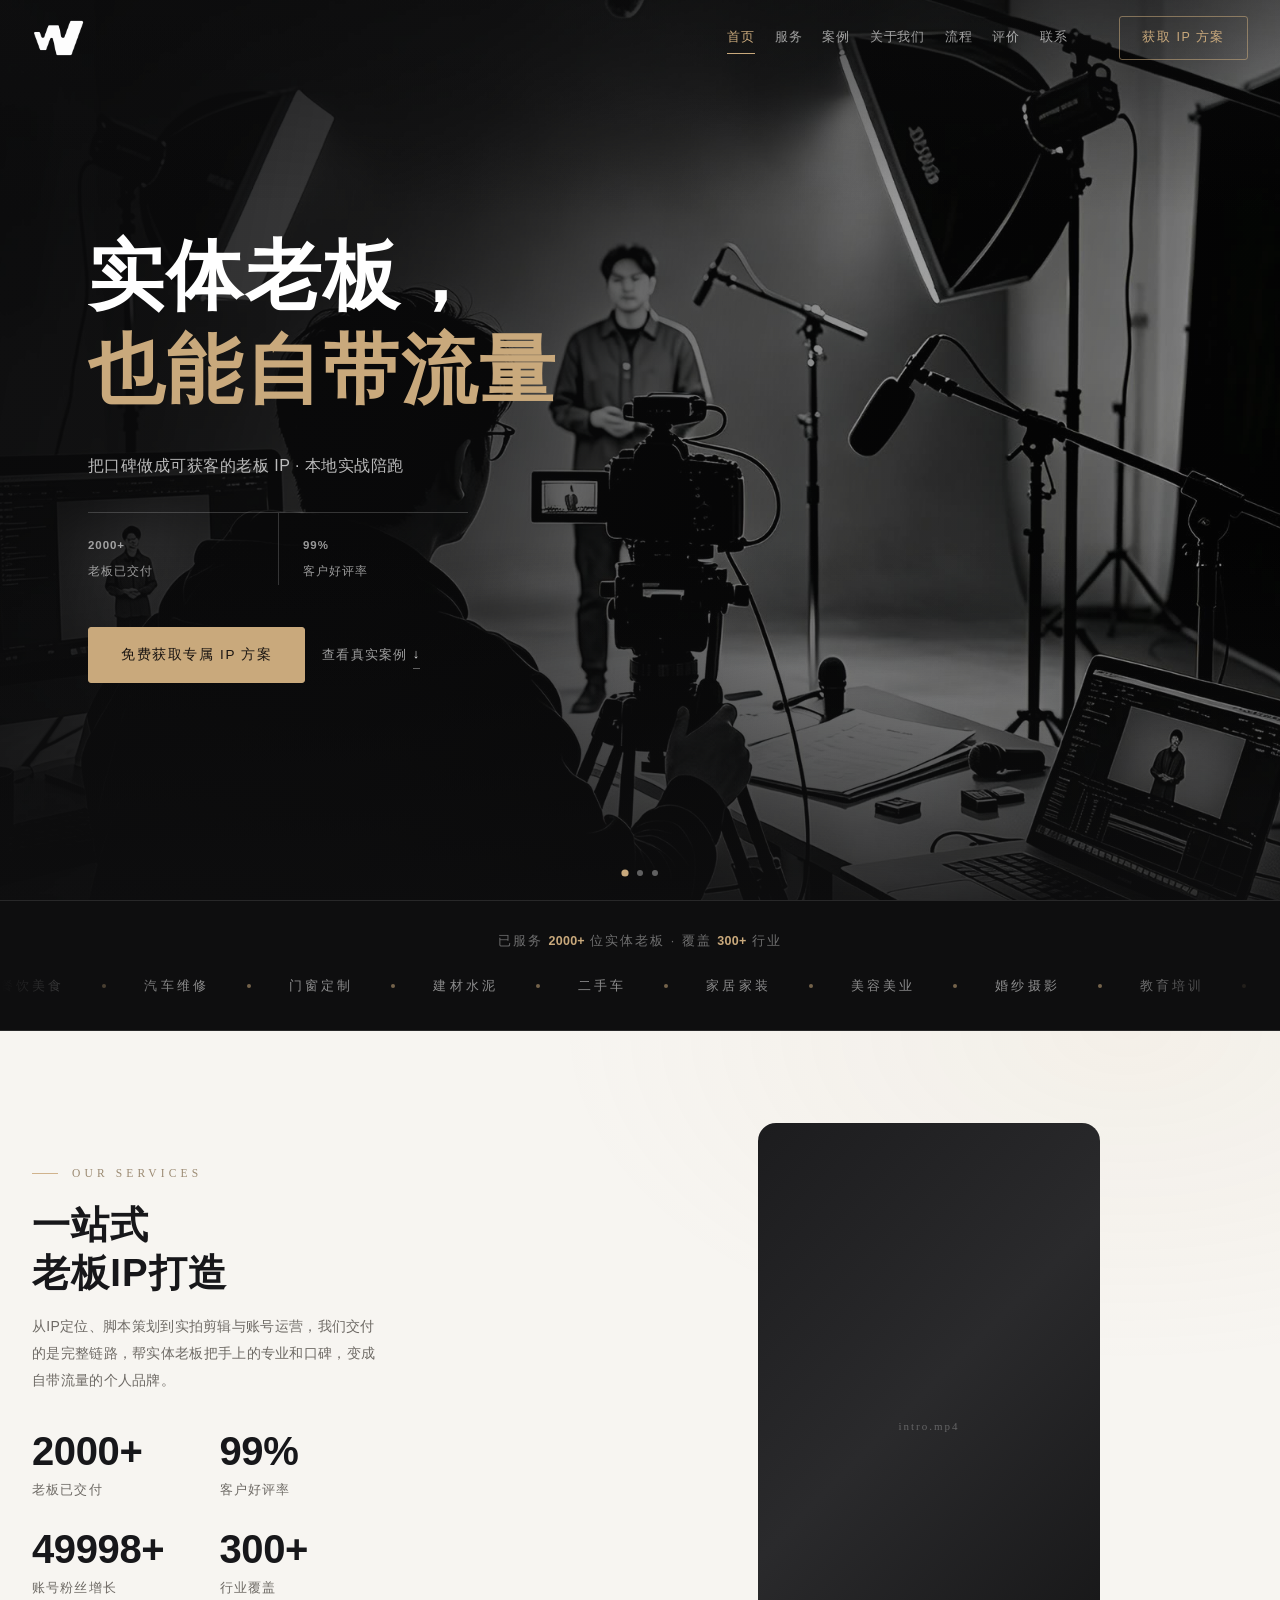
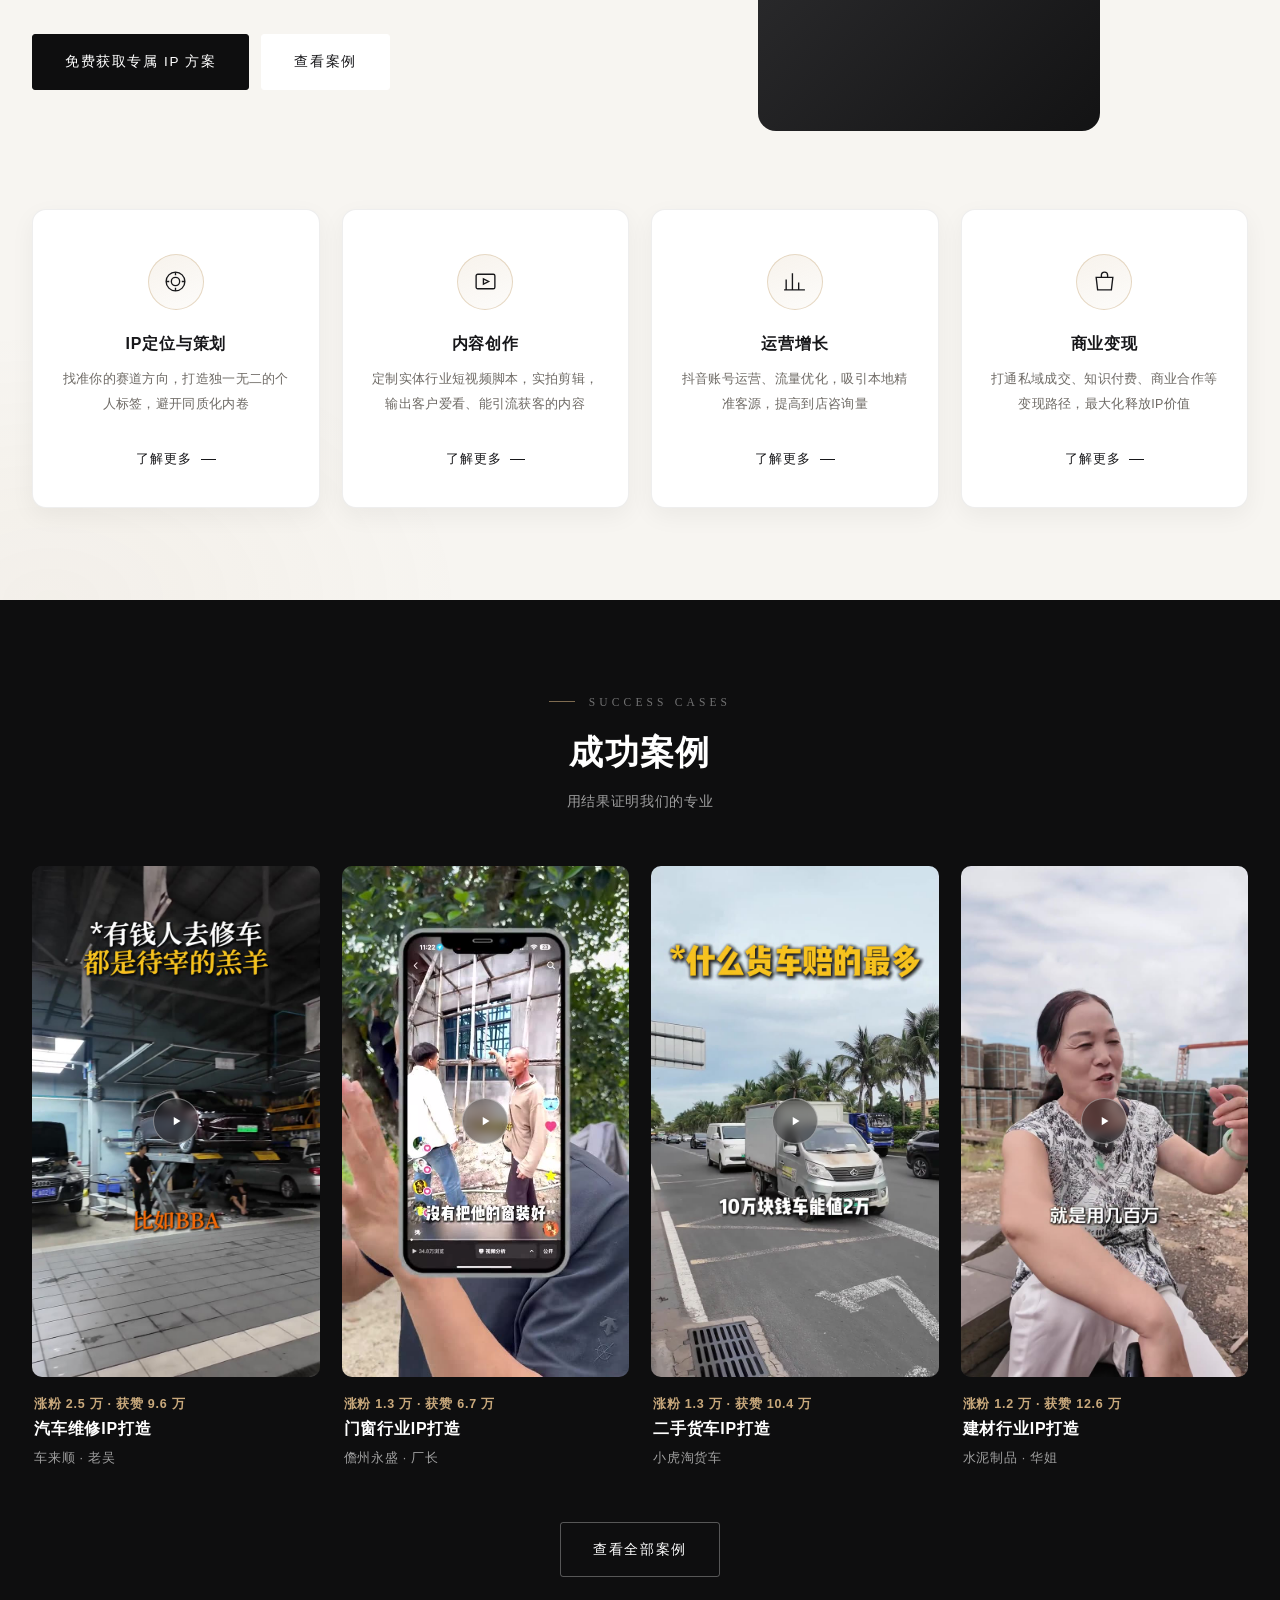
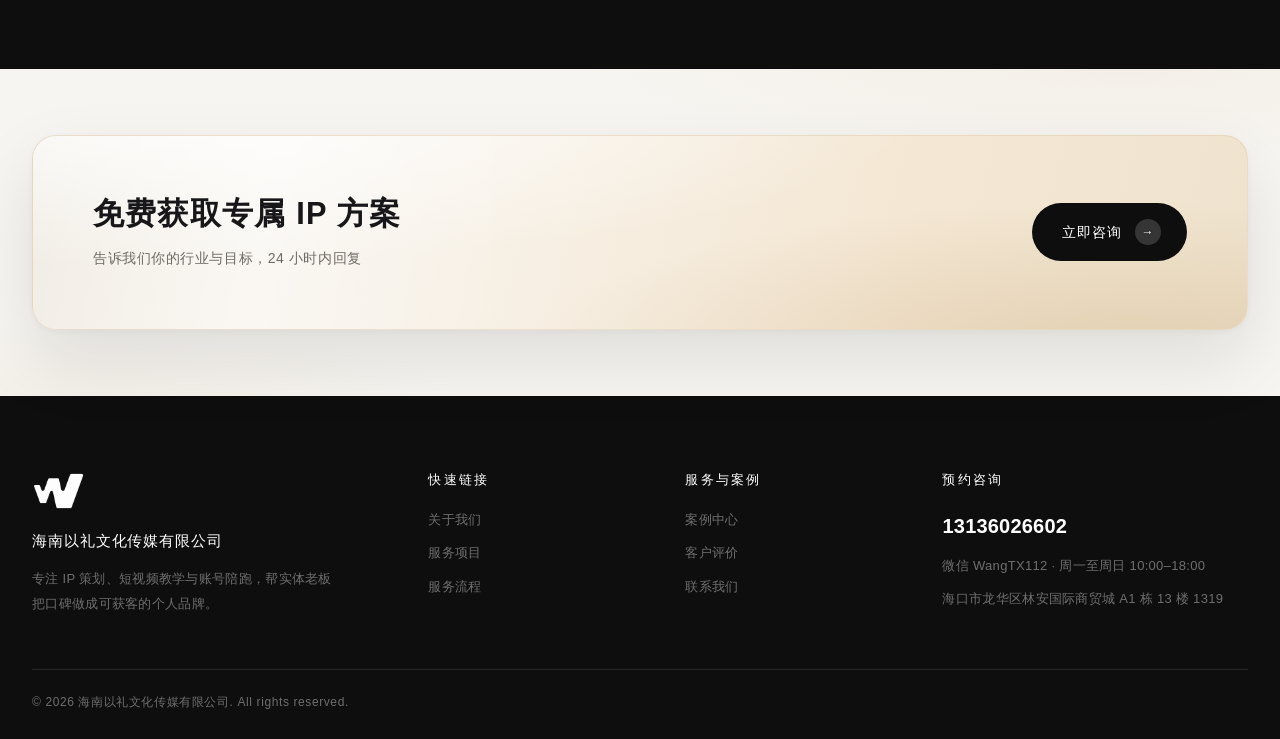
==== commit df28ecbd: "Publish website visual updates and complete service card styles" ====
--- a/index.html
+++ b/index.html
@@ -6,12 +6,12 @@
 <title>海南以礼文化传媒有限公司</title>
 <meta name="description" content="海南以礼文化传媒有限公司：专注实体商家落地的短视频实战服务商，主打短视频代运营、老板IP打造、企业短视频实战培训，帮本地企业与实体店把短视频做成稳定获客渠道。">
 <link rel="icon" href="assets/images/favicon.png" type="image/png">
-<link rel="stylesheet" href="assets/css/base.css?v=20260907s">
-<link rel="stylesheet" href="assets/css/layout.css?v=20260907s">
-<link rel="stylesheet" href="assets/css/components.css?v=20260907s">
-<link rel="stylesheet" href="assets/css/pages.css?v=20260907s">
-<link rel="stylesheet" href="assets/css/responsive.css?v=20260907s">
-<link rel="stylesheet" href="assets/css/motion.css?v=20260907s">
+<link rel="stylesheet" href="assets/css/base.css?v=20260915a">
+<link rel="stylesheet" href="assets/css/layout.css?v=20260915a">
+<link rel="stylesheet" href="assets/css/components.css?v=20260915a">
+<link rel="stylesheet" href="assets/css/pages.css?v=20260915a">
+<link rel="stylesheet" href="assets/css/responsive.css?v=20260915a">
+<link rel="stylesheet" href="assets/css/motion.css?v=20260915a">
 <script>
 /* 首页始终从首屏开始；保留带锚点链接的正常定位。 */
 if ('scrollRestoration' in history) history.scrollRestoration = 'manual';
@@ -23,7 +23,7 @@
 </head>
 <body data-page="home">
 <div id="site-header"></div>
-<script src="assets/js/layout.js?v=20260907s"></script>
+<script src="assets/js/layout.js?v=20260915a"></script>
 
 <!-- ========== Hero：全屏照片轮播 ========== -->
 <section class="hero">
@@ -61,6 +61,19 @@
   <button class="hero-arrow hero-next" type="button" aria-label="下一张">
     <svg viewBox="0 0 24 24"><path d="M9 5l7 7-7 7"/></svg>
   </button>
+</section>
+
+<!-- ========== 行业信任条：缓速跑马灯，呼应 300+ 行业覆盖 ========== -->
+<section class="trust-strip" aria-label="服务行业覆盖">
+  <div class="wrap trust-cap">
+    <p>已服务 <b>2000+</b> 位实体老板 · 覆盖 <b>300+</b> 行业</p>
+  </div>
+  <div class="trust-marquee" aria-hidden="true">
+    <div class="trust-track">
+      <span>餐饮美食</span><i></i><span>汽车维修</span><i></i><span>门窗定制</span><i></i><span>建材水泥</span><i></i><span>二手车</span><i></i><span>家居家装</span><i></i><span>美容美业</span><i></i><span>婚纱摄影</span><i></i><span>教育培训</span><i></i><span>健身运动</span><i></i><span>宠物门店</span><i></i><span>口腔齿科</span><i></i>
+      <span>餐饮美食</span><i></i><span>汽车维修</span><i></i><span>门窗定制</span><i></i><span>建材水泥</span><i></i><span>二手车</span><i></i><span>家居家装</span><i></i><span>美容美业</span><i></i><span>婚纱摄影</span><i></i><span>教育培训</span><i></i><span>健身运动</span><i></i><span>宠物门店</span><i></i><span>口腔齿科</span><i></i>
+    </div>
+  </div>
 </section>
 
 <!-- ========== 导语 + 数据 + 实拍（左文右图） ========== -->
@@ -223,6 +236,6 @@
 </section>
 
 <div id="site-footer"></div>
-<script src="assets/js/main.js?v=20260907s"></script>
+<script src="assets/js/main.js?v=20260915a"></script>
 </body>
 </html>
--- a/assets/css/base.css
+++ b/assets/css/base.css
@@ -29,6 +29,9 @@
   --fs-page-hero:clamp(30px,3.6vw,44px);
   --fs-section:34px;
   --r:3px;
+  --r-card:14px;
+  --shadow-rest:0 8px 24px rgba(23,20,16,.05);
+  --shadow-lift:0 24px 54px rgba(23,20,16,.13);
   --ease:cubic-bezier(.22,.61,.36,1);
 }
 
@@ -63,7 +66,13 @@
 .sec.first{padding-top:150px}   /* 无 Banner 的浅色页，避让固定页头 */
 .dark{background:var(--ink);color:var(--tx-light)}
 .dark p{color:var(--tx-dim)}
-.light{background:var(--cream);color:var(--tx-dark)}
+.light{
+  background:
+    radial-gradient(72% 46% at 88% 0%,rgba(201,169,124,.075) 0%,rgba(201,169,124,0) 62%),
+    radial-gradient(56% 40% at 4% 100%,rgba(176,141,91,.05) 0%,rgba(176,141,91,0) 58%),
+    var(--cream);
+  color:var(--tx-dark);
+}
 .white{background:#fff}
 .center{text-align:center}
 .grid{display:grid;gap:22px}
@@ -76,11 +85,15 @@
 /* ---------- 标题组 ---------- */
 .eyebrow{
   font-family:var(--f-en);font-size:11.5px;letter-spacing:.36em;text-transform:uppercase;
-  color:var(--eyebrow);margin-bottom:16px;font-weight:500;
+  color:var(--eyebrow);margin-bottom:18px;font-weight:500;
+  display:flex;align-items:center;gap:14px;
 }
+.eyebrow::before{content:"";flex:none;width:26px;height:1px;background:var(--gold);opacity:.85}
+.center .eyebrow{justify-content:center}
 .dark .eyebrow{color:rgba(255,255,255,.42)}
-.sec-title{font-size:var(--fs-section);letter-spacing:.05em;font-weight:600}
-.sec-sub{margin-top:13px;font-size:13.5px;color:var(--tx-mid);letter-spacing:.05em}
+.dark .eyebrow::before{background:rgba(201,169,124,.7)}
+.sec-title{font-size:var(--fs-section);letter-spacing:.04em;font-weight:600}
+.sec-sub{margin-top:15px;font-size:14px;color:var(--tx-mid);letter-spacing:.05em}
 .dark .sec-sub{color:var(--tx-dim)}
 .rule{display:block;width:32px;height:1px;background:var(--gold);margin:20px auto 0}
 .rule.left{margin-left:0}
--- a/assets/css/layout.css
+++ b/assets/css/layout.css
@@ -113,16 +113,16 @@
 .hero-link-cases span{color:rgba(255,255,255,.88);border-bottom:1px solid rgba(255,255,255,.35);padding-bottom:2px}
 .hero-link-cases:hover{color:var(--gold)}
 .hero-link-cases:hover span{border-bottom-color:var(--gold);color:var(--gold)}
-.hero-sub{margin-top:28px;font-size:15.5px;line-height:2;color:var(--tx-dim);max-width:30em}
+.hero-sub{margin-top:30px;font-size:16px;line-height:2;color:rgba(255,255,255,.72);max-width:30em;letter-spacing:.03em}
 .hero-stats{
   display:grid;grid-template-columns:repeat(2,minmax(0,1fr));gap:0;
-  margin-top:28px;max-width:360px;
+  margin-top:30px;max-width:380px;
   border-top:1px solid rgba(255,255,255,.18);
 }
-.hero-stats>div{padding:16px 0 4px}
-.hero-stats>div+div{padding-left:22px;border-left:1px solid rgba(255,255,255,.18)}
-.hero-stats b{display:block;font-family:var(--f-num);font-size:28px;font-weight:700;letter-spacing:-.02em;line-height:1;color:#fff}
-.hero-stats span{display:block;margin-top:8px;font-size:11.5px;letter-spacing:.08em;color:rgba(255,255,255,.55)}
+.hero-stats>div{padding:18px 0 4px}
+.hero-stats>div+div{padding-left:24px;border-left:1px solid rgba(255,255,255,.18)}
+.hero-stats b{display:block;font-family:var(--f-num);font-size:31px;font-weight:700;letter-spacing:-.02em;line-height:1;color:#fff}
+.hero-stats span{display:block;margin-top:9px;font-size:11.5px;letter-spacing:.08em;color:rgba(255,255,255,.58)}
 .hero-btns{display:flex;flex-wrap:wrap;gap:13px;margin-top:42px}
 /* 首屏信任路径：即使 JS 尚未把 .in 打上，也不要长时间透明 */
 .hero .hero-sub.rv,.hero .hero-stats.rv,.hero .hero-btns.rv{opacity:1;transform:none}
@@ -193,20 +193,22 @@
 
 /* ============ 通栏 CTA（浅色渐变圆角卡） ============ */
 .cta-card{
-  position:relative;overflow:hidden;border-radius:20px;
-  padding:52px 56px;display:flex;align-items:center;justify-content:space-between;gap:36px;
-  background:linear-gradient(100deg,#ECE8F1 0%,#F2ECEF 32%,#F8F0E8 66%,#F4EFE7 100%);
+  position:relative;overflow:hidden;border-radius:24px;
+  padding:58px 60px;display:flex;align-items:center;justify-content:space-between;gap:36px;
+  background:linear-gradient(105deg,#F0ECE4 0%,#F7F0E5 38%,#F4E7D3 72%,#EFE3CE 100%);
+  border:1px solid rgba(201,169,124,.22);
+  box-shadow:0 30px 70px rgba(23,20,16,.10),0 2px 6px rgba(23,20,16,.04);
 }
 .cta-card::before{
   content:"";position:absolute;inset:0;z-index:0;
   background:
-    radial-gradient(120% 150% at 10% -10%,rgba(255,255,255,.78) 0%,rgba(255,255,255,0) 52%),
-    radial-gradient(85% 130% at 90% 110%,rgba(201,169,124,.26) 0%,rgba(201,169,124,0) 58%);
+    radial-gradient(120% 150% at 10% -10%,rgba(255,255,255,.82) 0%,rgba(255,255,255,0) 52%),
+    radial-gradient(85% 130% at 90% 110%,rgba(201,169,124,.34) 0%,rgba(201,169,124,0) 58%);
 }
 .cta-card>*{position:relative;z-index:1}
 .cta-card>div{min-width:0}
-.cta-card h2{font-size:27px;letter-spacing:.04em;color:var(--tx-dark);font-weight:600}
-.cta-card p{margin-top:11px;font-size:13.5px;letter-spacing:.04em;color:var(--tx-mid)}
+.cta-card h2{font-size:clamp(24px,2.4vw,32px);letter-spacing:.04em;color:var(--tx-dark);font-weight:600}
+.cta-card p{margin-top:12px;font-size:14px;letter-spacing:.04em;color:var(--tx-mid)}
 
 .btn-pill{
   display:inline-flex;align-items:center;gap:13px;flex:none;
--- a/assets/css/components.css
+++ b/assets/css/components.css
@@ -1,14 +1,14 @@
 /* ============ 首页导语区（左文右图，横向可滑） ============ */
 .intro-split{display:grid;grid-template-columns:minmax(0,.9fr) minmax(0,1.1fr);gap:56px;align-items:center}
 .intro-split>*{min-width:0}
-.intro-tx h2{font-size:clamp(28px,2.8vw,40px);line-height:1.24;letter-spacing:.03em}
+.intro-tx h2{font-size:clamp(30px,3vw,44px);line-height:1.24;letter-spacing:.03em}
 .intro-sub{margin-top:16px;font-size:14px;line-height:1.95;color:var(--tx-mid);max-width:25em}
 .intro-stats{
-  display:grid;grid-template-columns:repeat(2,minmax(0,1fr));gap:26px 30px;
-  margin:34px 0 32px;max-width:23em;
-}
-.intro-stats>div>b{display:block;font-family:var(--f-num);font-size:36px;font-weight:700;letter-spacing:-.01em;line-height:1;color:var(--tx-dark)}
-.intro-stats>div>span{display:block;margin-top:8px;font-size:12.5px;letter-spacing:.09em;color:var(--tx-mid)}
+  display:grid;grid-template-columns:repeat(2,minmax(0,1fr));gap:28px 30px;
+  margin:36px 0 34px;max-width:23em;
+}
+.intro-stats>div>b{display:block;font-family:var(--f-num);font-size:40px;font-weight:700;letter-spacing:-.01em;line-height:1;color:var(--tx-dark)}
+.intro-stats>div>span{display:block;margin-top:9px;font-size:12.5px;letter-spacing:.09em;color:var(--tx-mid)}
 .intro-btns{display:flex;flex-wrap:wrap;gap:12px}
 
 /* 右侧视频：竖版短视频，限宽居中 */
@@ -43,15 +43,19 @@
 .svc-grid>*{min-width:0}
 .svc{
   display:block;color:inherit;
-  background:#fff;border:1px solid var(--line-l);border-radius:var(--r);
-  padding:40px 26px 34px;text-align:center;transition:transform .4s var(--ease),box-shadow .4s var(--ease);
-}
-.svc:hover{transform:translateY(-6px);box-shadow:0 20px 44px rgba(23,20,16,.09)}
+  background:#fff;border:1px solid rgba(23,23,26,.07);border-radius:var(--r-card);
+  padding:44px 26px 36px;text-align:center;
+  box-shadow:var(--shadow-rest);
+  transition:transform .45s var(--ease),box-shadow .45s var(--ease),border-color .45s var(--ease);
+}
+.svc:hover{transform:translateY(-8px);box-shadow:var(--shadow-lift);border-color:rgba(201,169,124,.35)}
 .svc-ic{
-  width:44px;height:44px;margin:0 auto 22px;display:flex;align-items:center;justify-content:center;
-  color:var(--tx-dark);
-}
-.svc-ic svg{width:26px;height:26px;stroke:currentColor;fill:none;stroke-width:1.3}
+  width:56px;height:56px;margin:0 auto 24px;display:flex;align-items:center;justify-content:center;
+  color:var(--tx-dark);border-radius:50%;
+  border:1px solid rgba(201,169,124,.42);
+  background:linear-gradient(160deg,rgba(201,169,124,.14),rgba(201,169,124,.04));
+}
+.svc-ic svg{width:25px;height:25px;stroke:currentColor;fill:none;stroke-width:1.3}
 .svc h3{font-size:16px;letter-spacing:.05em}
 .svc p{margin-top:13px;font-size:12.5px;line-height:1.95;color:var(--tx-mid);min-height:4.9em}
 .svc .link-more{margin-top:20px}
@@ -290,3 +294,36 @@
 .case-v .case-info .case-result{margin:0 0 6px;color:var(--gold)}
 .case-v .case-info h3+p{color:var(--tx-dim);font-weight:400}
 .dark .case-v .case-info h3+p{color:var(--tx-dim)}
+
+/* ============ 行业信任条：首屏下方缓速跑马灯（呼应 300+ 行业覆盖） ============ */
+.trust-strip{
+  background:var(--ink);color:var(--tx-dim-2);
+  padding:30px 0 32px;
+  border-top:1px solid var(--line-d);border-bottom:1px solid var(--line-d);
+}
+.trust-cap{text-align:center}
+.trust-cap p{font-size:12.5px;letter-spacing:.16em;color:var(--tx-dim-2)}
+.trust-cap b{color:var(--gold);font-family:var(--f-num);font-weight:600;letter-spacing:.02em}
+.trust-marquee{
+  margin-top:22px;overflow:hidden;position:relative;
+  -webkit-mask-image:linear-gradient(90deg,transparent 0%,#000 14%,#000 86%,transparent 100%);
+          mask-image:linear-gradient(90deg,transparent 0%,#000 14%,#000 86%,transparent 100%);
+}
+.trust-track{
+  display:flex;align-items:center;gap:38px;width:max-content;
+  padding-right:38px; /* 补齐两份内容的接缝间距，保证无缝循环 */
+  animation:trustRoll 42s linear infinite;
+}
+.trust-strip:hover .trust-track{animation-play-state:paused}
+.trust-track span{
+  font-size:13px;letter-spacing:.24em;white-space:nowrap;
+  color:rgba(255,255,255,.52);
+}
+.trust-track i{
+  font-style:normal;flex:none;width:4px;height:4px;border-radius:50%;
+  background:rgba(201,169,124,.55);
+}
+@keyframes trustRoll{to{transform:translateX(-50%)}}
+@media (prefers-reduced-motion:reduce){
+  .trust-track{animation:none}
+}
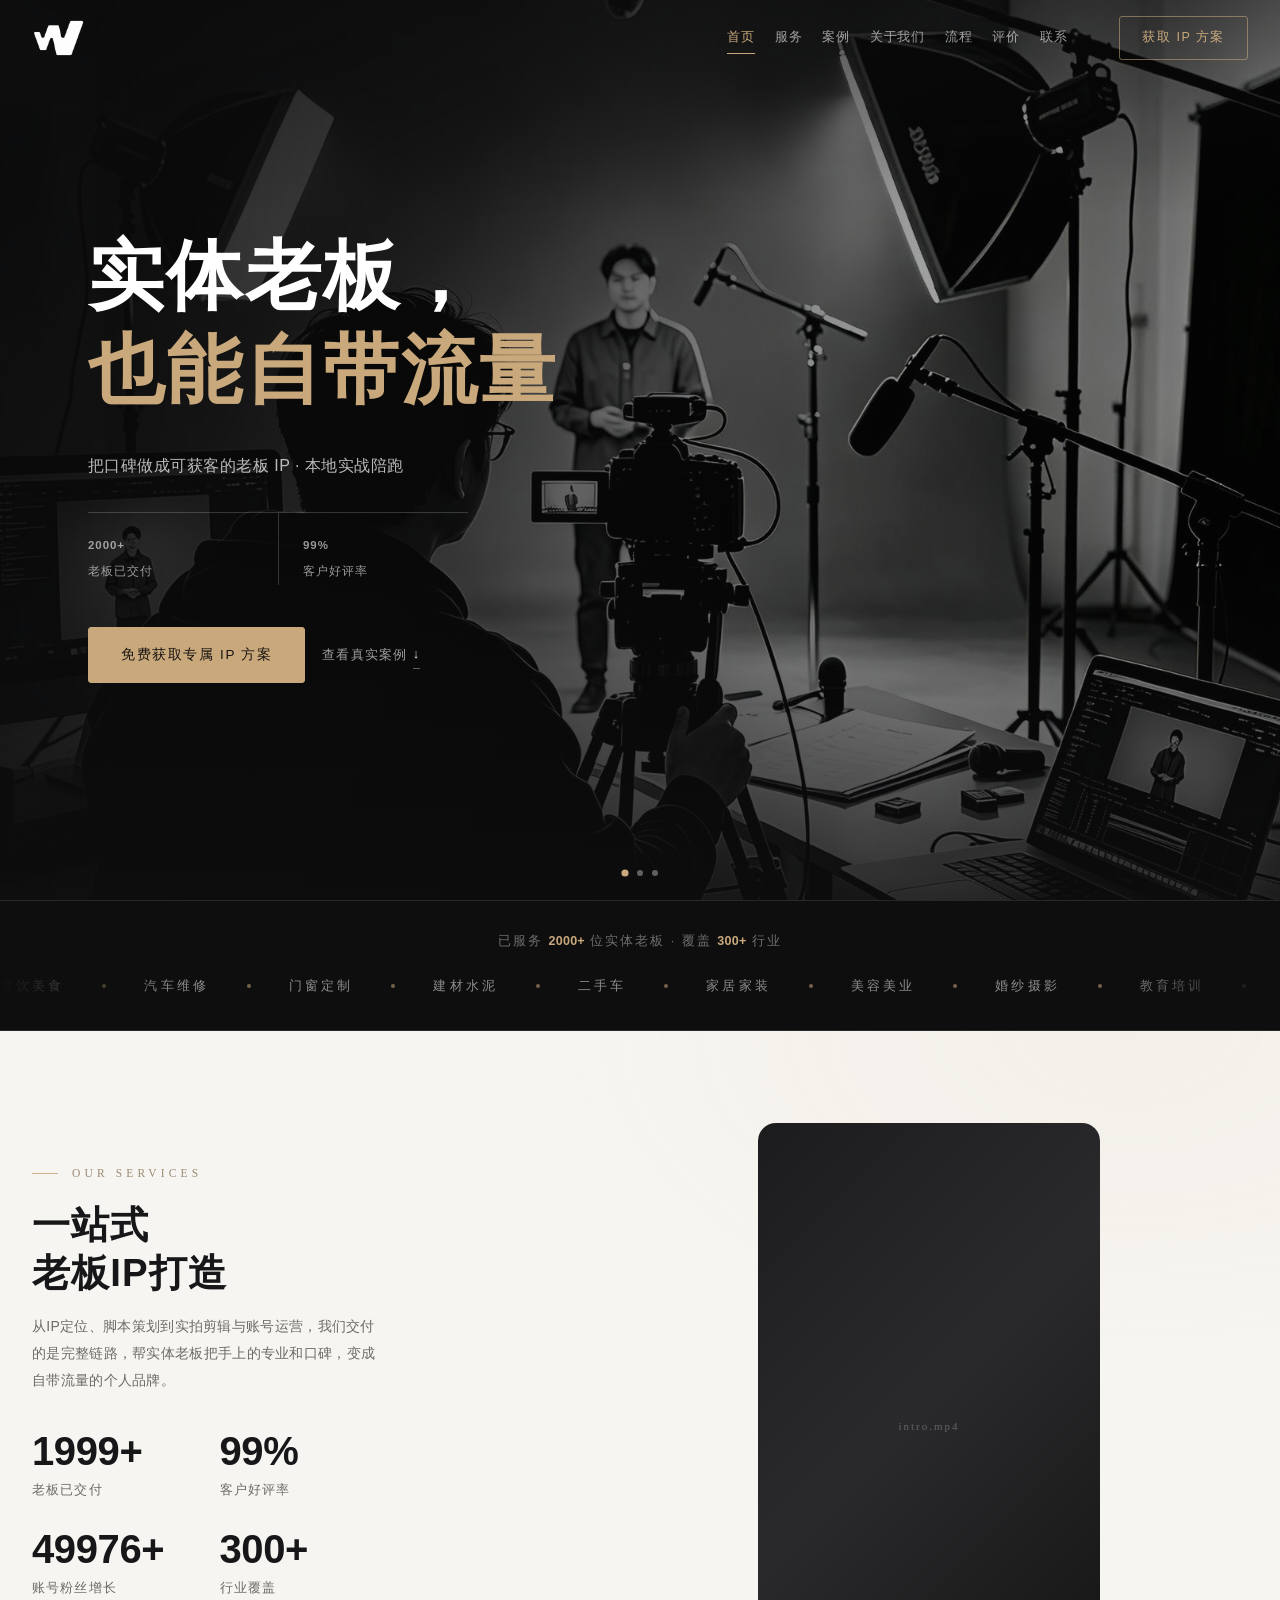
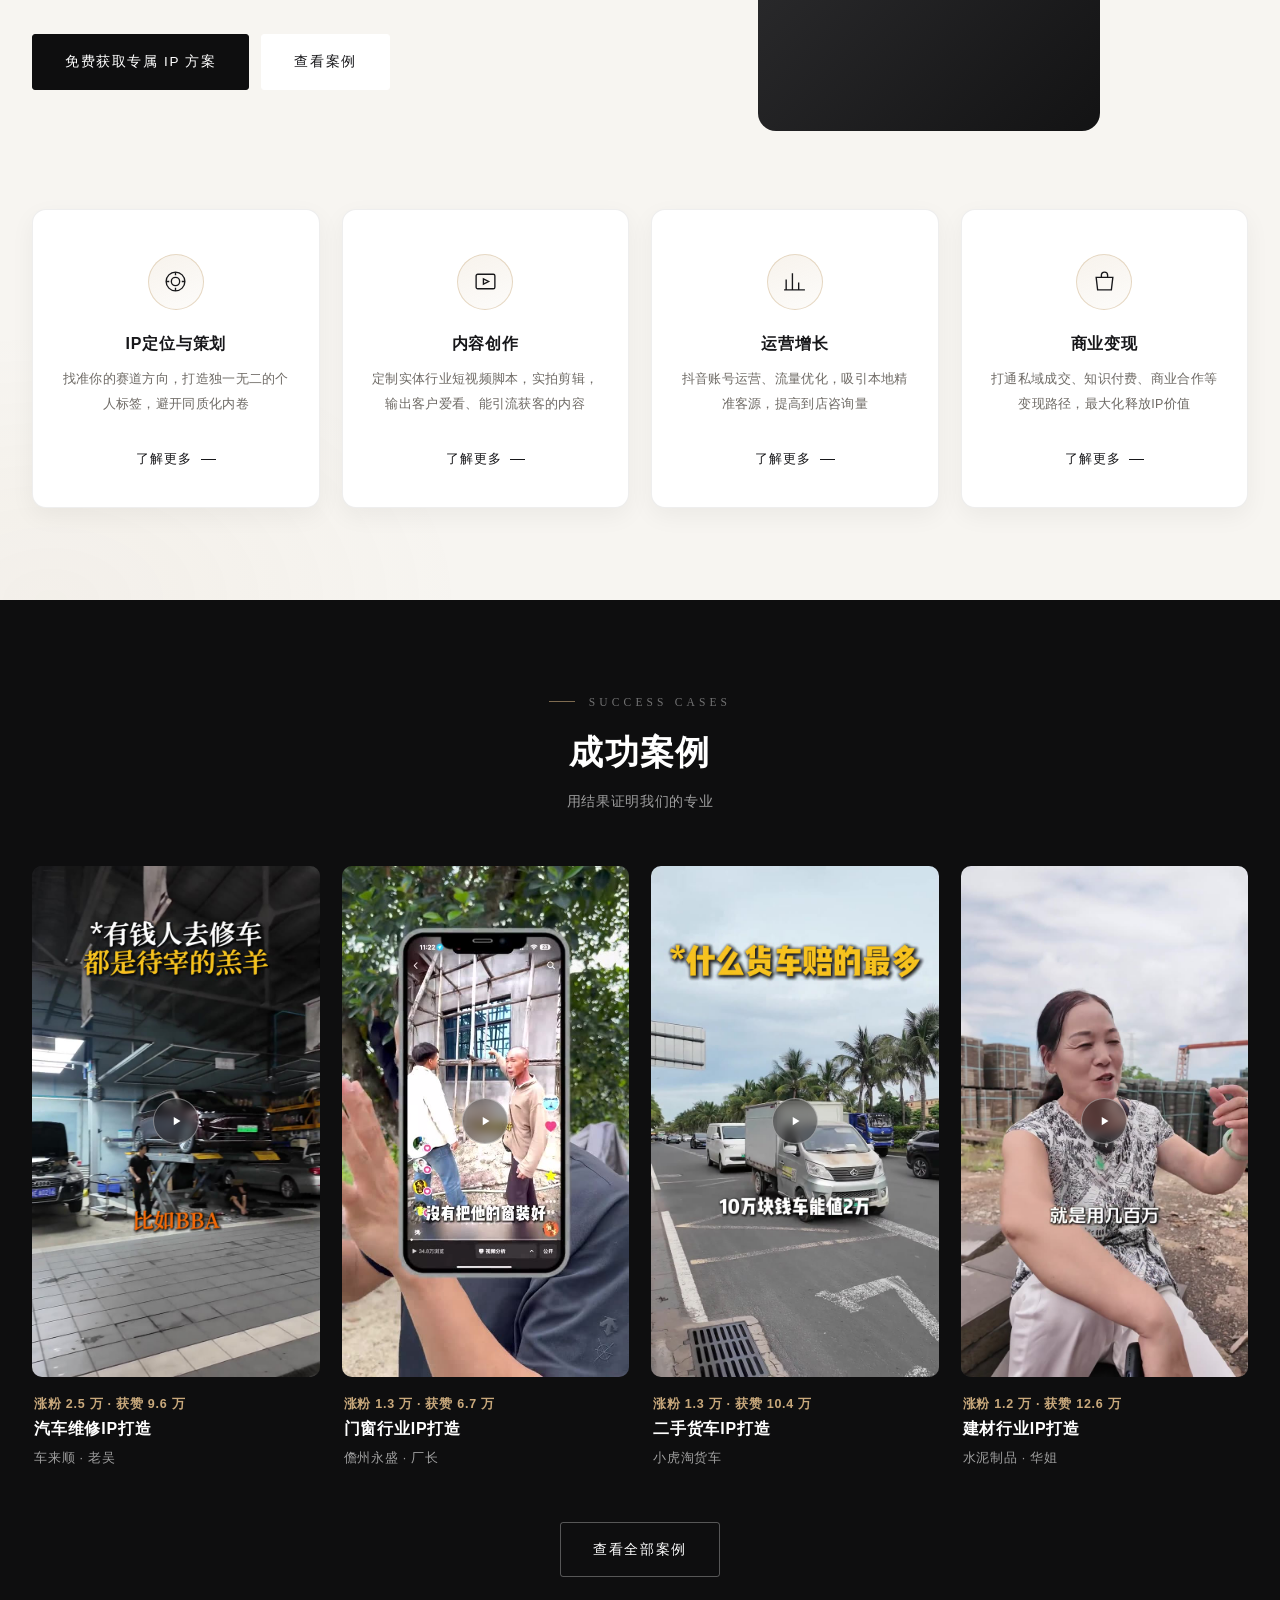
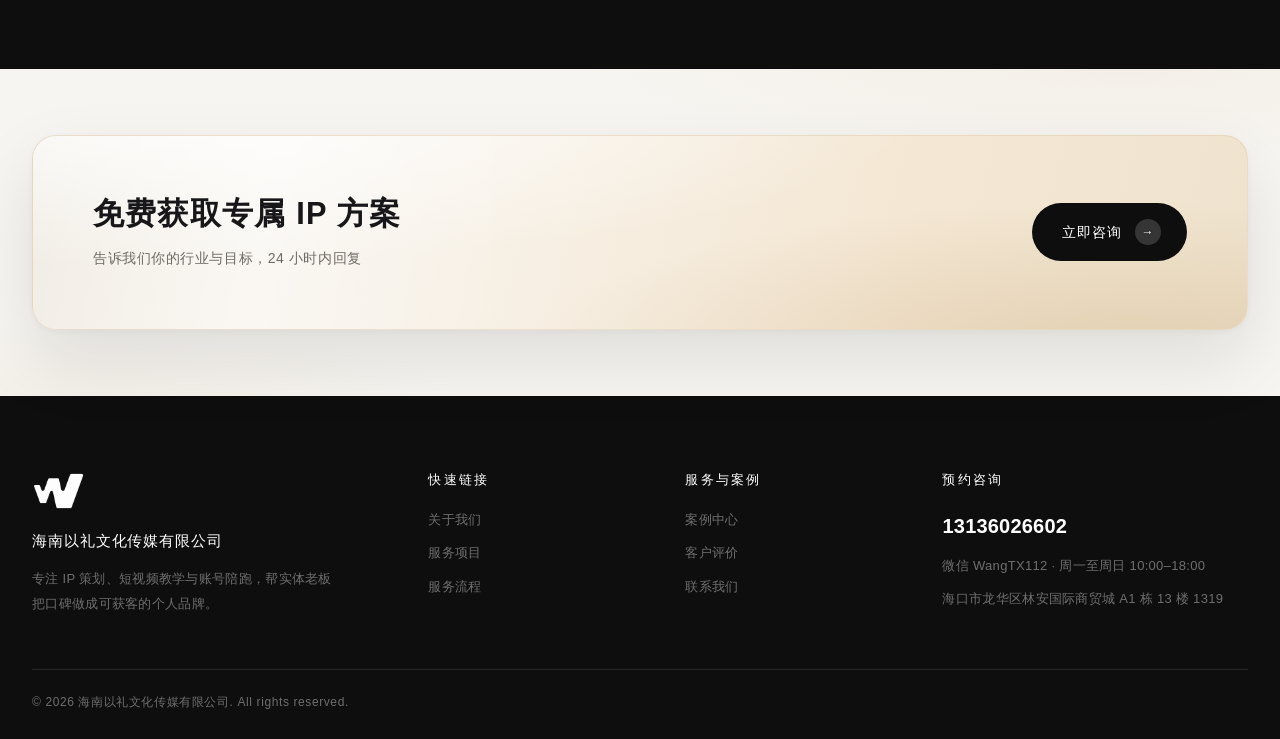
==== commit 980bd827: "Improve search metadata and publish sitemap for website indexing" ====
--- a/index.html
+++ b/index.html
@@ -3,8 +3,13 @@
 <head>
 <meta charset="UTF-8">
 <meta name="viewport" content="width=device-width,initial-scale=1,viewport-fit=cover">
-<title>海南以礼文化传媒有限公司</title>
-<meta name="description" content="海南以礼文化传媒有限公司：专注实体商家落地的短视频实战服务商，主打短视频代运营、老板IP打造、企业短视频实战培训，帮本地企业与实体店把短视频做成稳定获客渠道。">
+<title>海口短视频代运营与老板IP打造 | 海南以礼文化传媒有限公司</title>
+<meta name="description" content="海南以礼文化传媒有限公司位于海口，为本地企业与实体商家提供短视频代运营、老板IP打造和企业短视频实战培训，涵盖IP定位、脚本策划、拍摄剪辑与账号运营。">
+<link rel="canonical" href="https://yiliwenhua.online/">
+<meta name="msvalidate.01" content="2F55EDF1FA71D250E27E5BB80863EAEA">
+<script type="application/ld+json">
+{"@context":"https://schema.org","@type":"Organization","name":"海南以礼文化传媒有限公司","url":"https://yiliwenhua.online/"}
+</script>
 <link rel="icon" href="assets/images/favicon.png" type="image/png">
 <link rel="stylesheet" href="assets/css/base.css?v=20260915a">
 <link rel="stylesheet" href="assets/css/layout.css?v=20260915a">
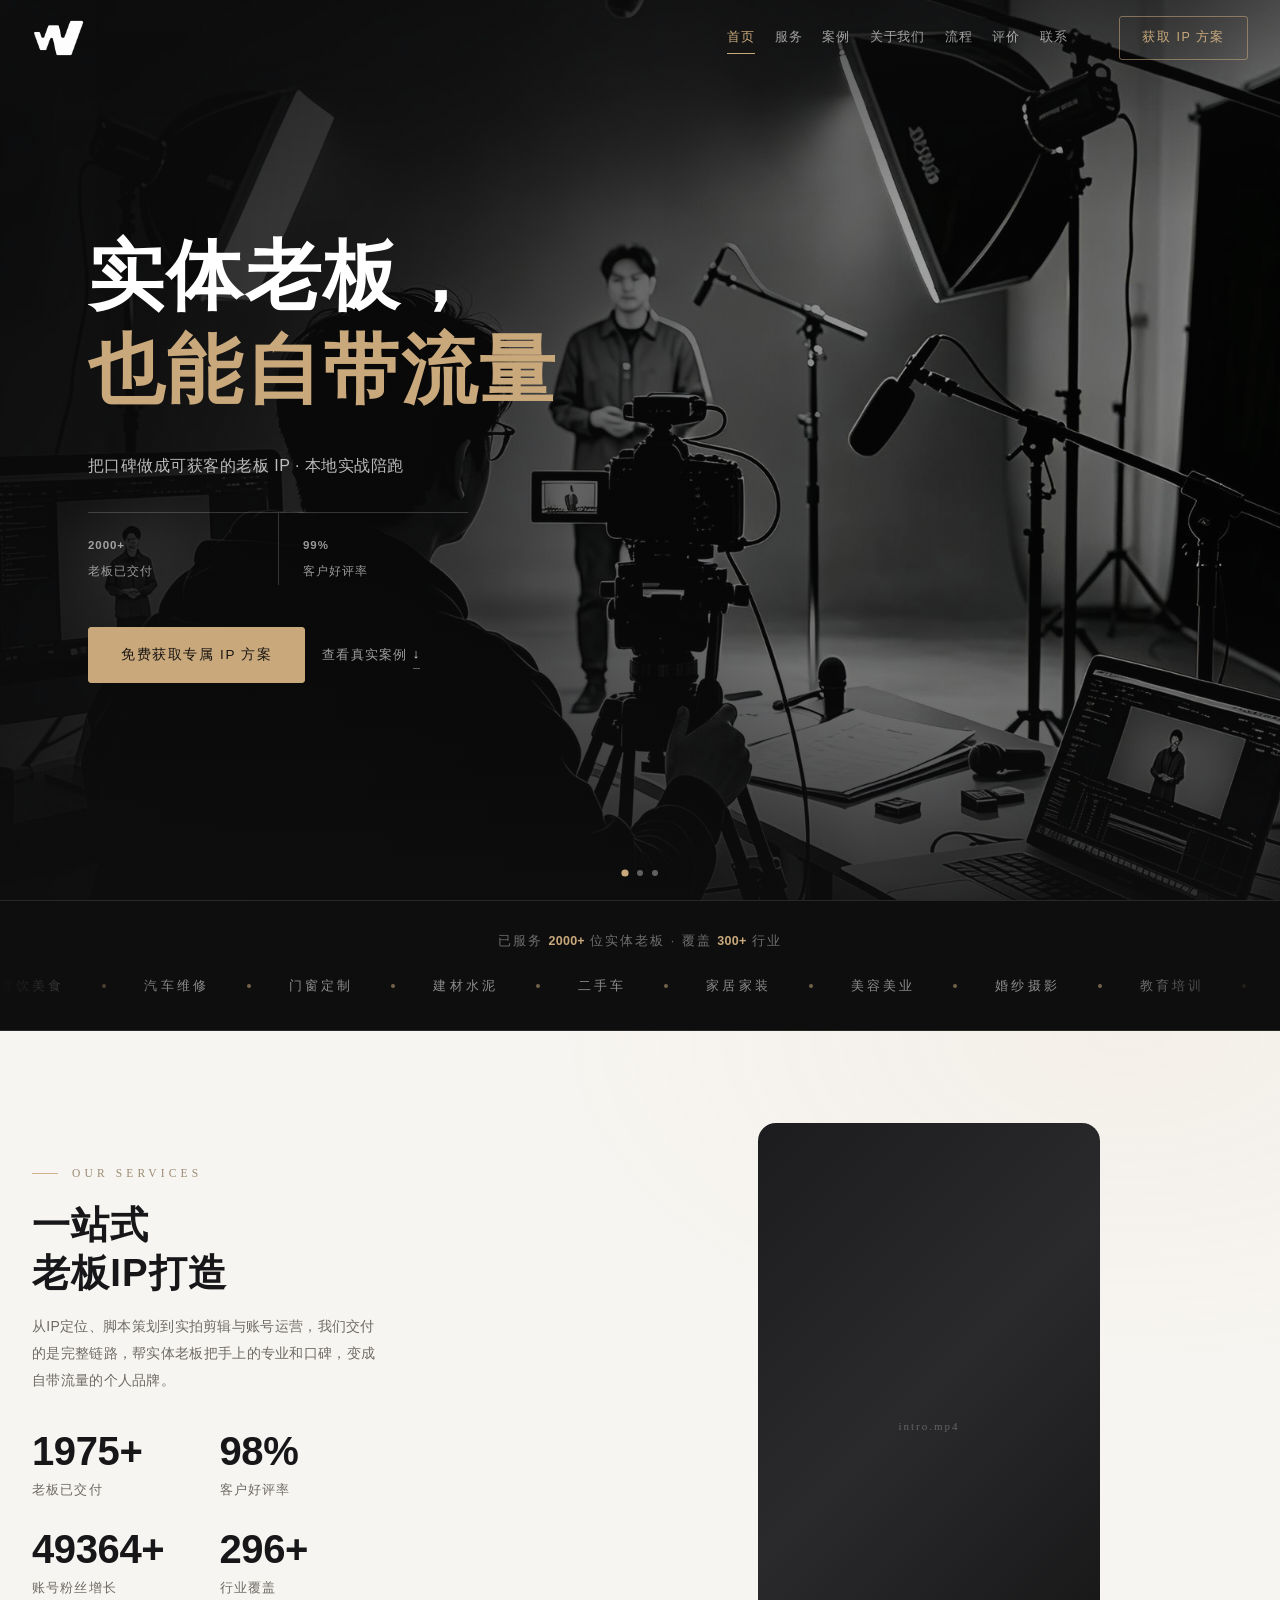
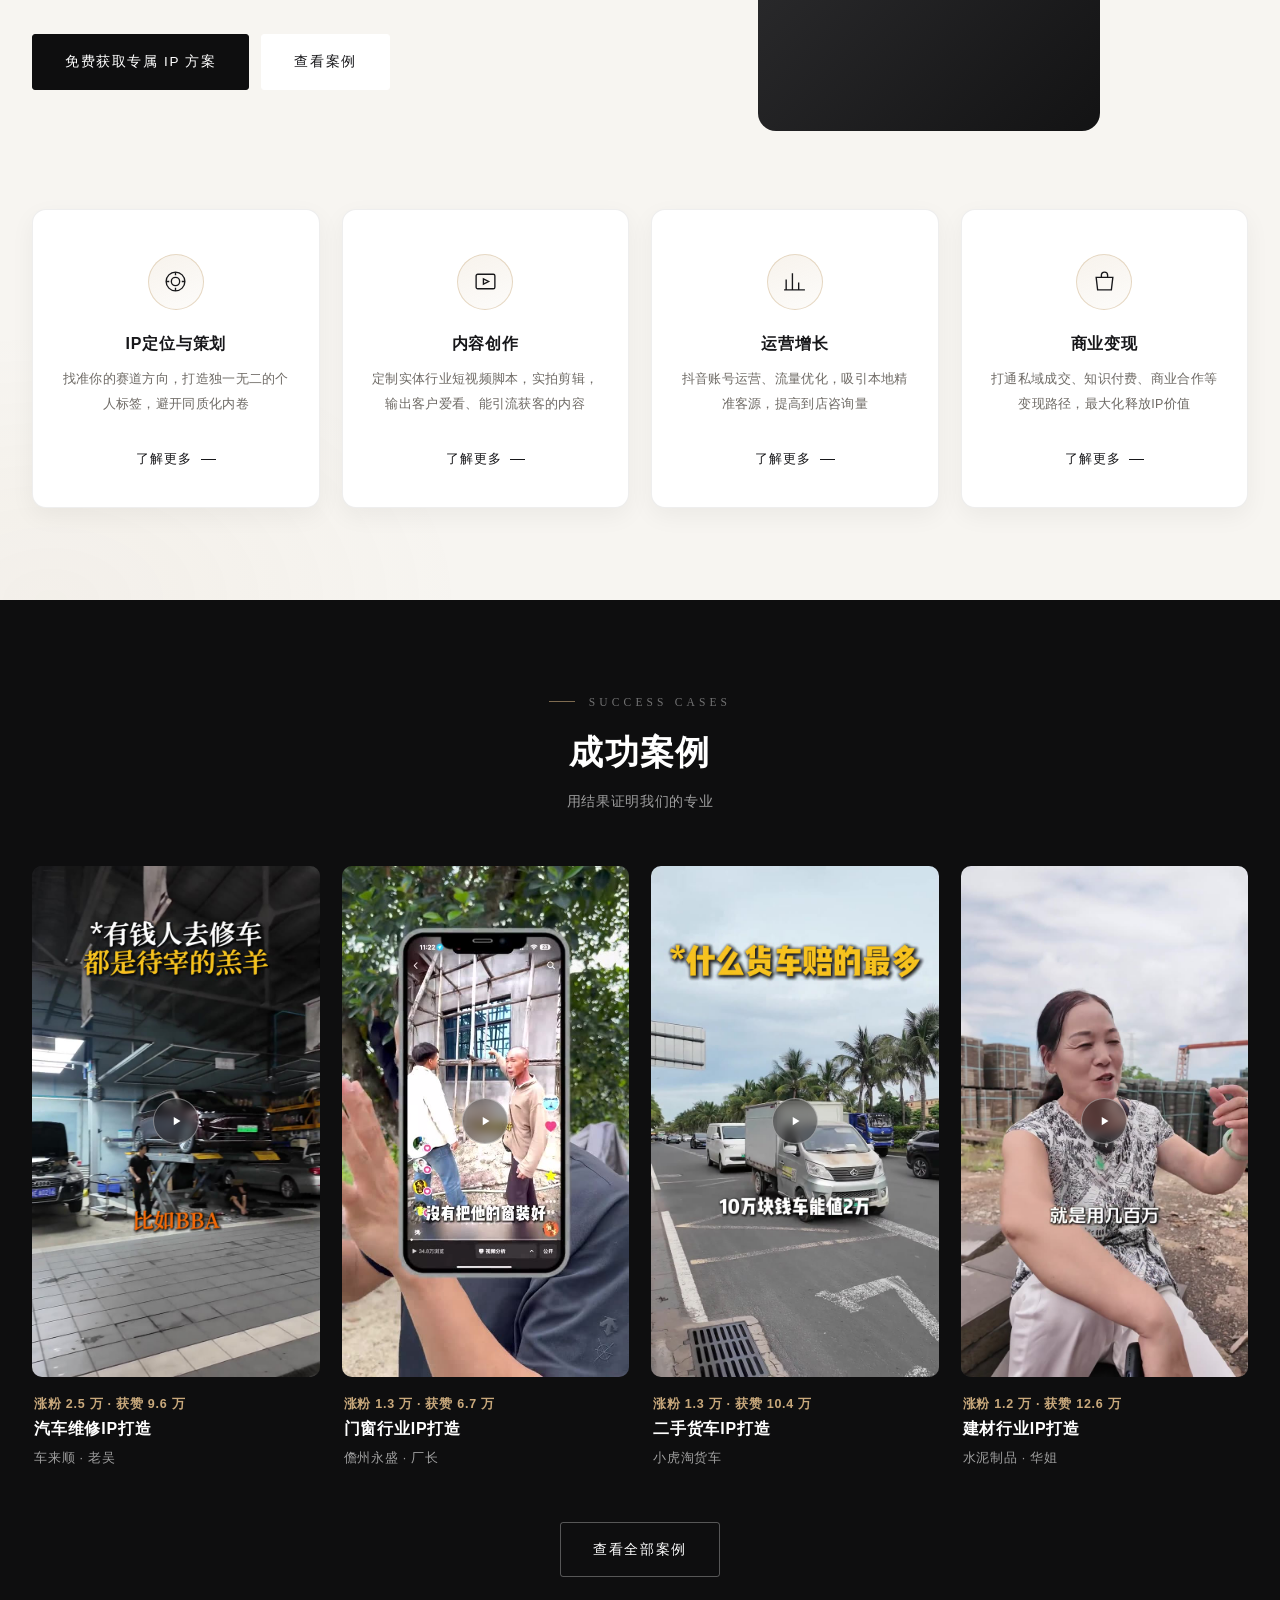
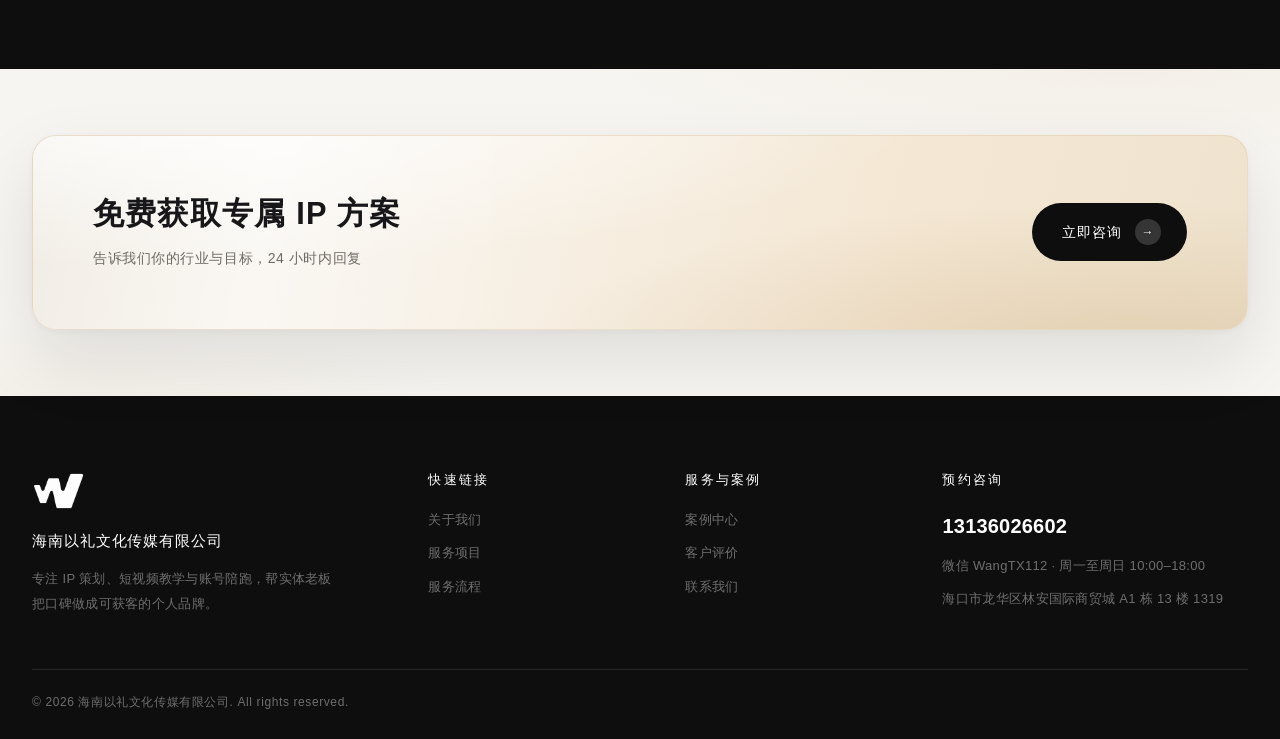
==== commit 25b3f735: "Verify website ownership for Baidu search submission" ====
--- a/index.html
+++ b/index.html
@@ -7,6 +7,7 @@
 <meta name="description" content="海南以礼文化传媒有限公司位于海口，为本地企业与实体商家提供短视频代运营、老板IP打造和企业短视频实战培训，涵盖IP定位、脚本策划、拍摄剪辑与账号运营。">
 <link rel="canonical" href="https://yiliwenhua.online/">
 <meta name="msvalidate.01" content="2F55EDF1FA71D250E27E5BB80863EAEA">
+<meta name="baidu-site-verification" content="codeva-UJ82SaRBkg">
 <script type="application/ld+json">
 {"@context":"https://schema.org","@type":"Organization","name":"海南以礼文化传媒有限公司","url":"https://yiliwenhua.online/"}
 </script>
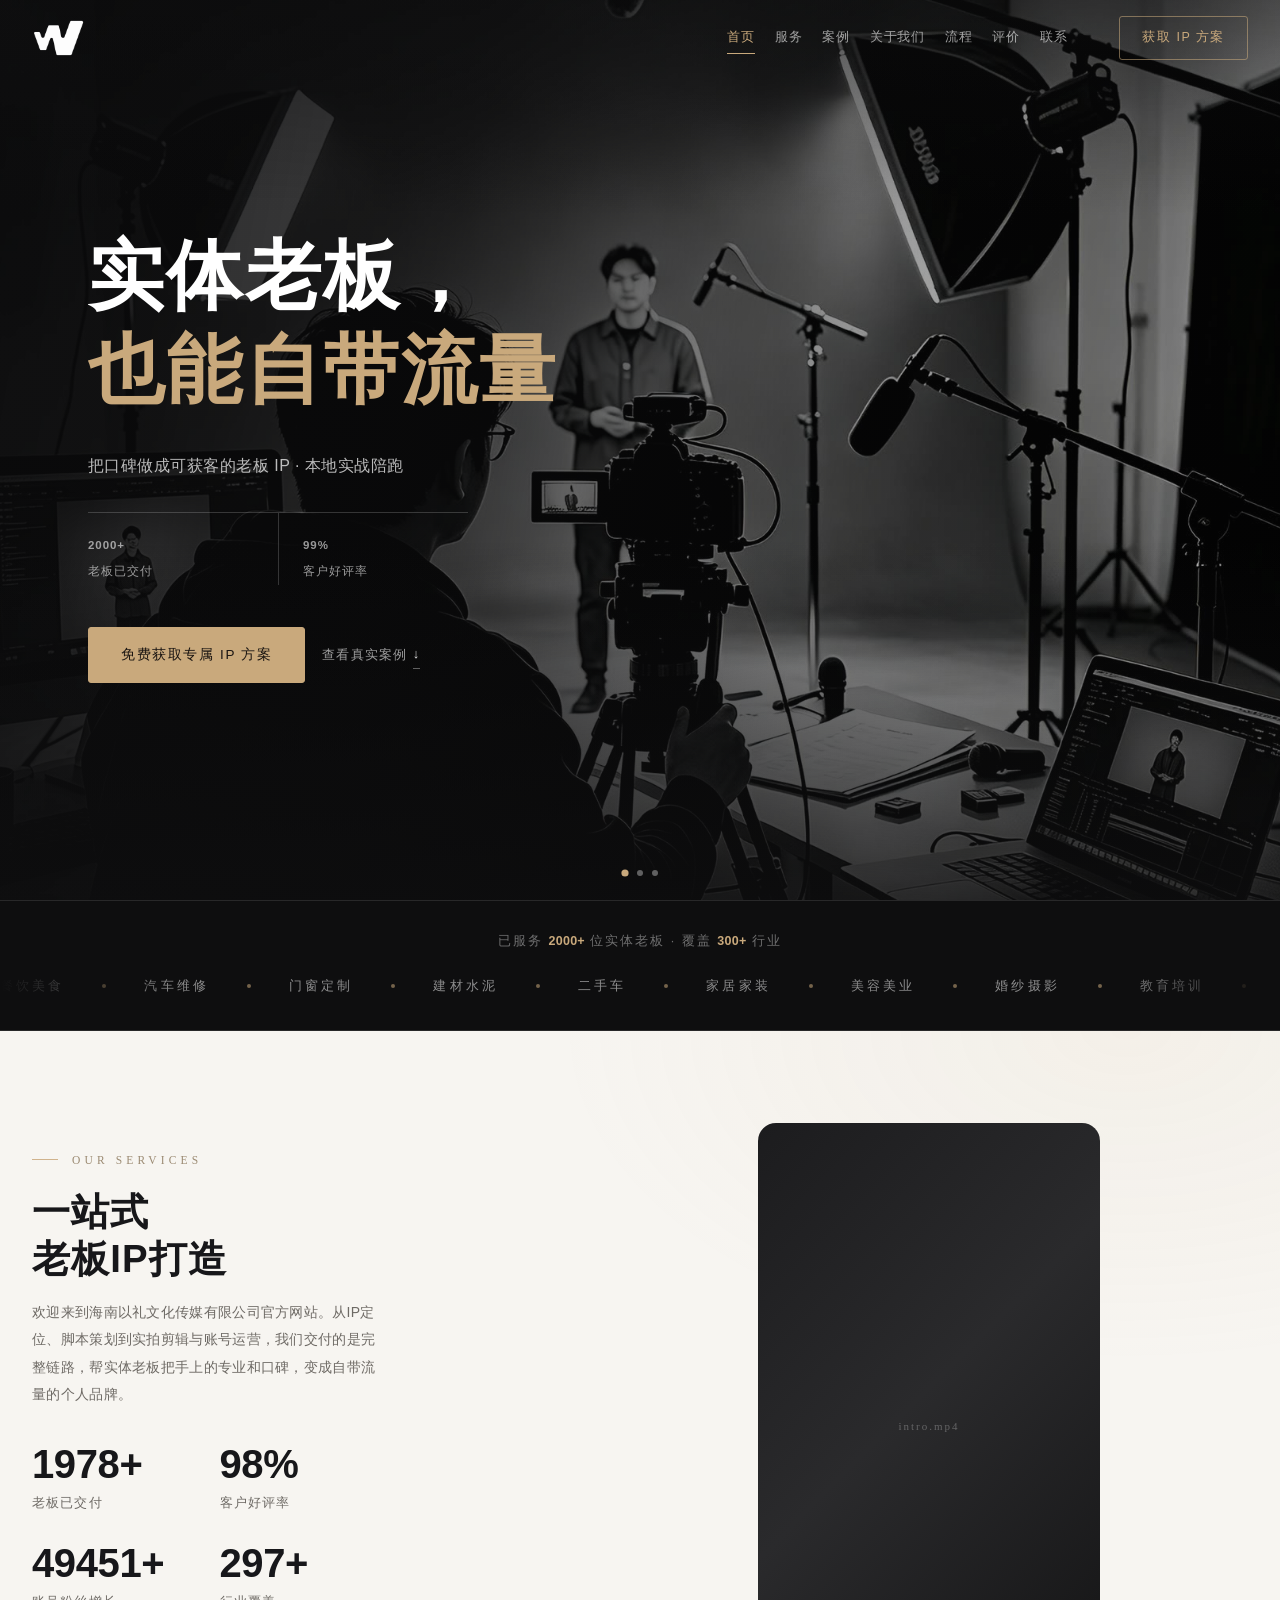
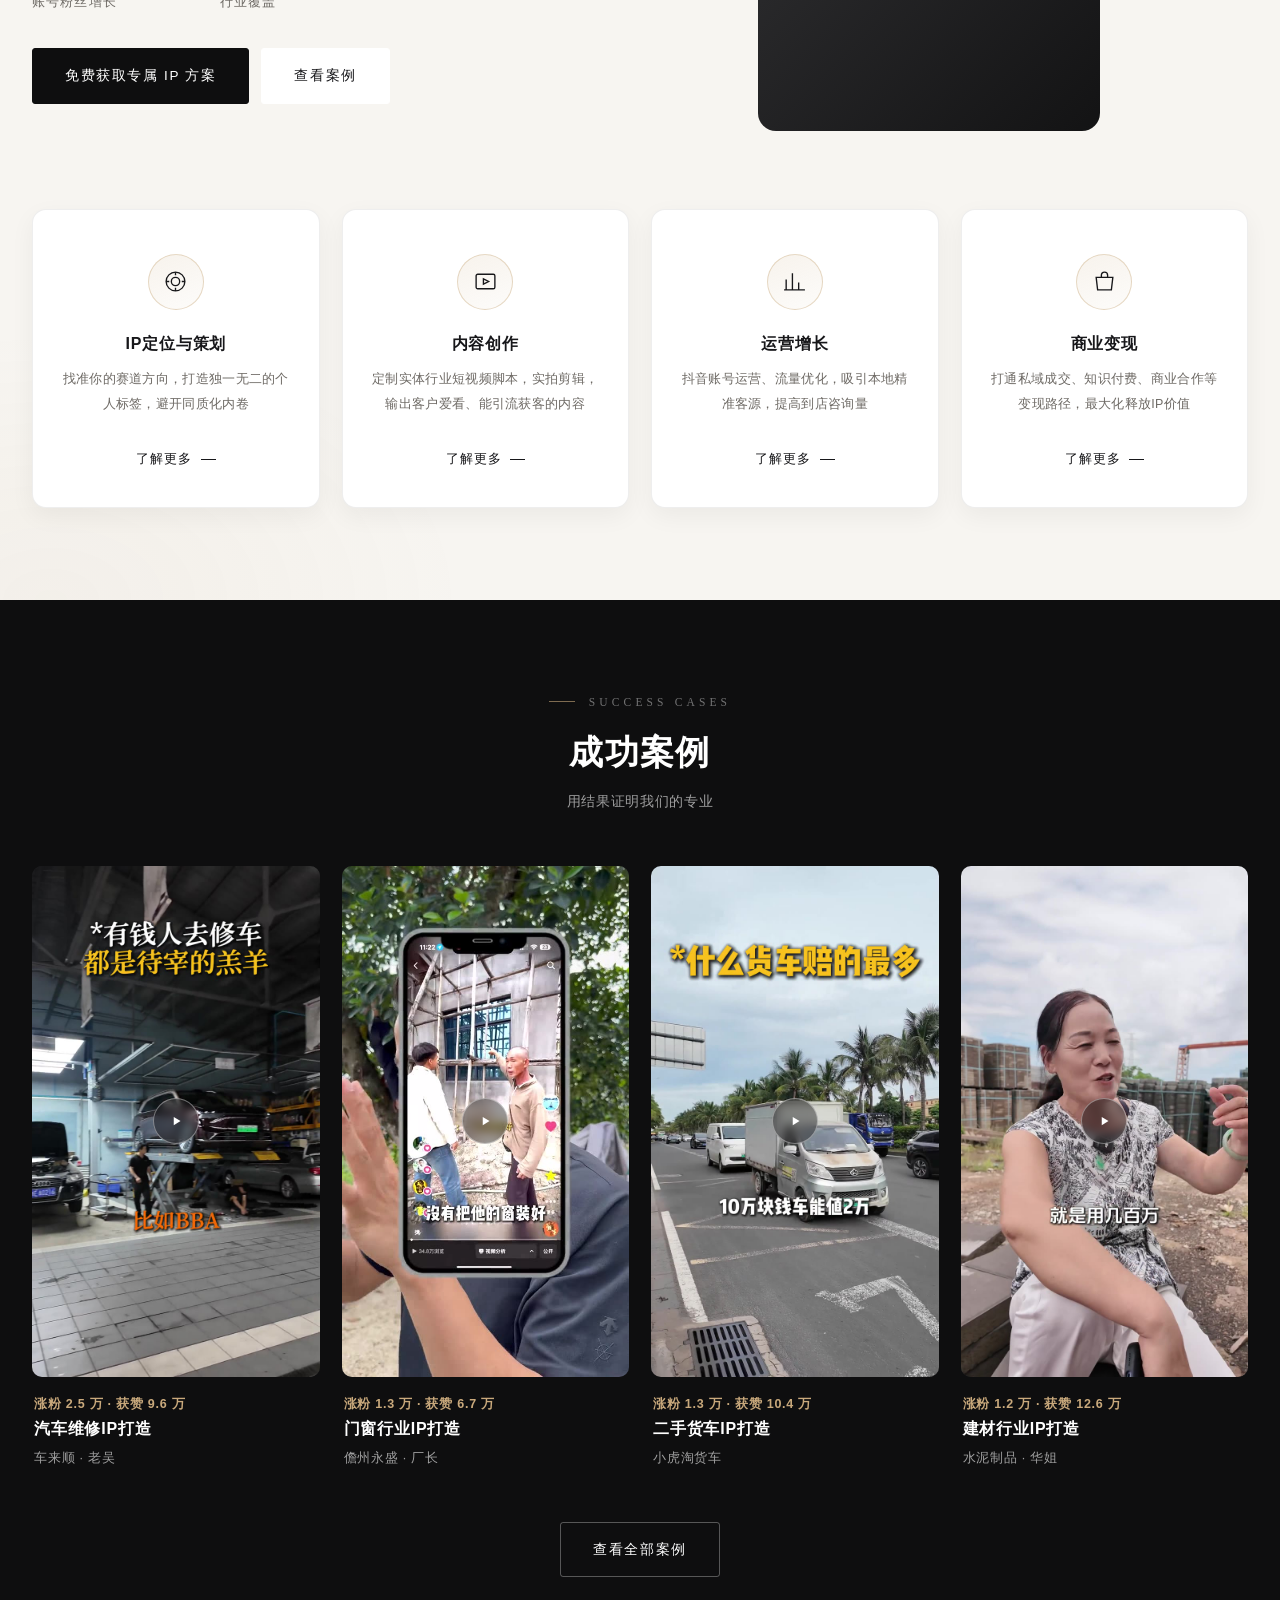
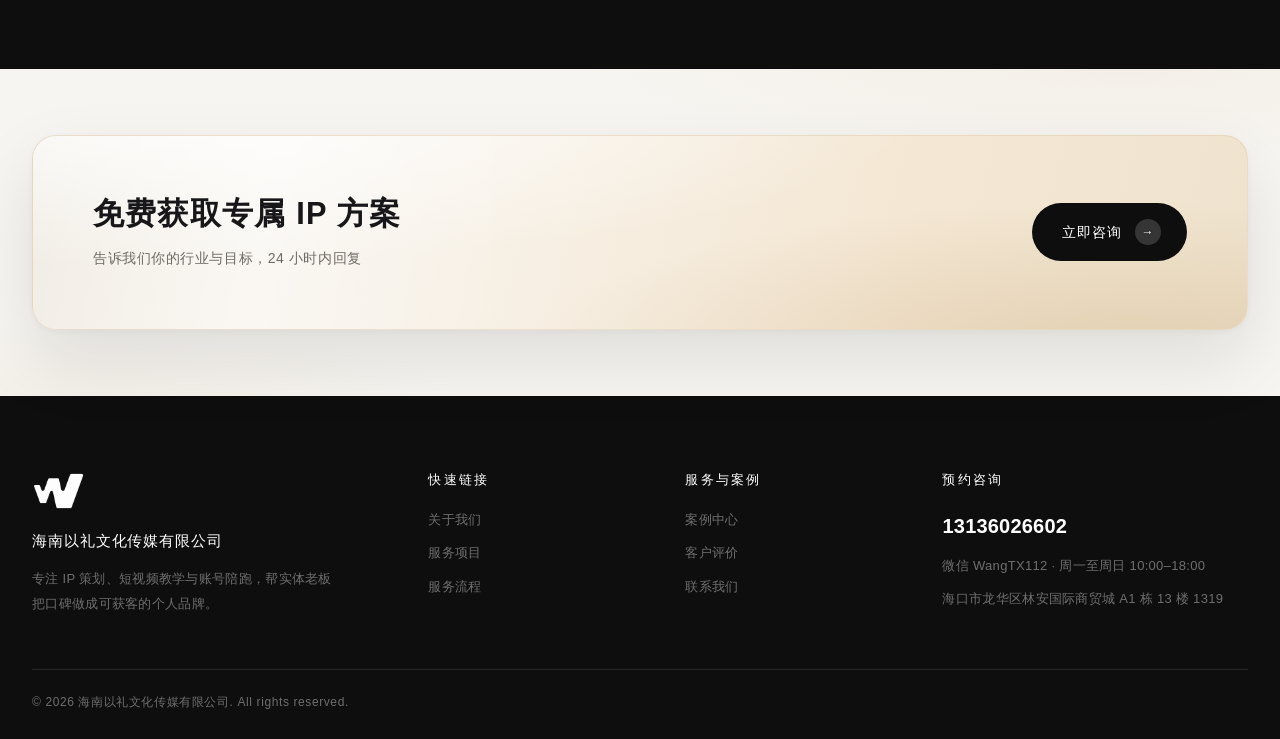
==== commit 31425da5: "Clarify company identity and official homepage for branded search" ====
--- a/index.html
+++ b/index.html
@@ -3,7 +3,7 @@
 <head>
 <meta charset="UTF-8">
 <meta name="viewport" content="width=device-width,initial-scale=1,viewport-fit=cover">
-<title>海口短视频代运营与老板IP打造 | 海南以礼文化传媒有限公司</title>
+<title>海南以礼文化传媒有限公司 - 官网 | 海口短视频代运营</title>
 <meta name="description" content="海南以礼文化传媒有限公司位于海口，为本地企业与实体商家提供短视频代运营、老板IP打造和企业短视频实战培训，涵盖IP定位、脚本策划、拍摄剪辑与账号运营。">
 <link rel="canonical" href="https://yiliwenhua.online/">
 <meta name="msvalidate.01" content="2F55EDF1FA71D250E27E5BB80863EAEA">
@@ -89,7 +89,7 @@
       <div class="intro-tx rv">
         <p class="eyebrow">Our Services</p>
         <h2>一站式<br>老板IP打造</h2>
-        <p class="intro-sub">从IP定位、脚本策划到实拍剪辑与账号运营，我们交付的是完整链路，帮实体老板把手上的专业和口碑，变成自带流量的个人品牌。</p>
+        <p class="intro-sub">欢迎来到海南以礼文化传媒有限公司官方网站。从IP定位、脚本策划到实拍剪辑与账号运营，我们交付的是完整链路，帮实体老板把手上的专业和口碑，变成自带流量的个人品牌。</p>
 
         <div class="intro-stats">
           <div><b><span data-count="2000" data-suffix="+">2000+</span></b><span>老板已交付</span></div>
